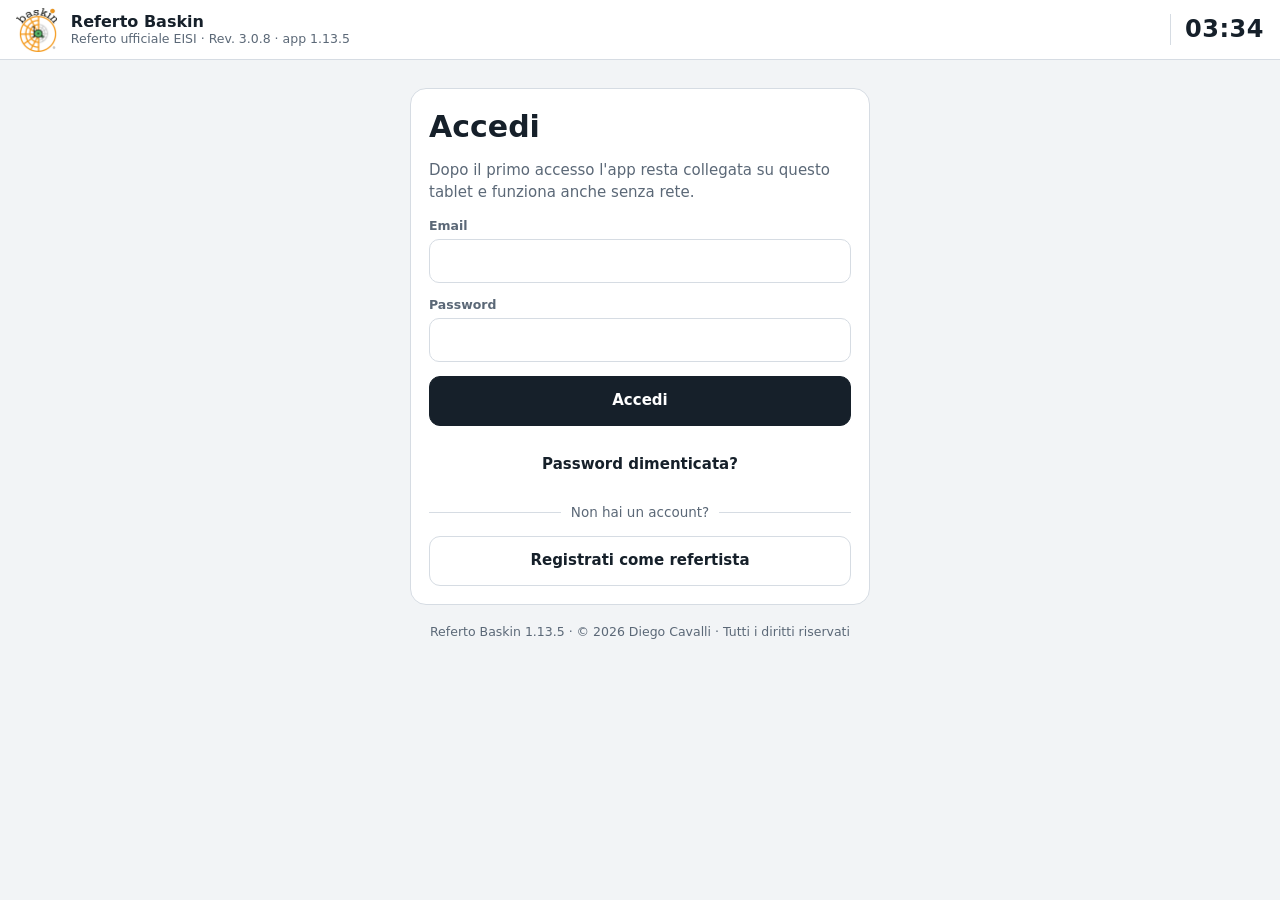
==== index.html @ 4a33600e "Aggiornamento referto-baskin-v1.13.5 (da v1.13.5-dev.1)" ====
<!doctype html>
<!-- Referto Baskin · Copyright (c) 2026 Diego Cavalli. Tutti i diritti riservati. Autore: Diego Cavalli. È vietato copiare, modificare, distribuire o usare questo codice, in tutto o in parte, senza l'autorizzazione scritta dell'autore. -->
<html lang="it">
<head>
<meta charset="utf-8">
<meta name="viewport" content="width=device-width, initial-scale=1, viewport-fit=cover, user-scalable=no">
<title>Referto Baskin</title>
<meta name="author" content="Diego Cavalli">
<meta name="copyright" content="© 2026 Diego Cavalli. Tutti i diritti riservati.">
<meta name="description" content="Referto ufficiale Baskin su tablet: liste R, gara, firme e PDF. Funziona offline.">
<meta name="theme-color" content="#FFFFFF">
<meta name="mobile-web-app-capable" content="yes">
<meta name="apple-mobile-web-app-capable" content="yes">
<meta name="apple-mobile-web-app-title" content="Referto Baskin">
<meta name="apple-mobile-web-app-status-bar-style" content="default">
<meta name="format-detection" content="telephone=no">
<link rel="manifest" href="manifest.webmanifest">
<link rel="icon" type="image/png" sizes="32x32" href="icons/favicon-32.png">
<link rel="apple-touch-icon" href="icons/apple-touch-icon.png">
<link rel="stylesheet" href="styles.css">
</head>
<body>
<div id="app"><div id="splash" style="position:fixed;inset:0;display:flex;flex-direction:column;align-items:center;justify-content:center;gap:14px;font:16px system-ui,-apple-system,sans-serif;color:#586676;text-align:center;padding:24px"><img src="icons/logo.png" alt="" width="88" height="88" style="opacity:.9"><span id="splash-t">Caricamento…</span></div></div>
<script>
/* Avvio sicuro (dalla 1.13.4 / 1.2.3): se l'app non parte entro 20 s (su iPad, dalla Home, a volte il database non si apre
   o un file non arriva) compare un messaggio con "Riprova" invece della pagina bianca. */
window.__bootT=setTimeout(function(){if(window.__booted)return;window.__bootFail&&window.__bootFail('avvio lento');
  if(window.__bootFail)return;var t=document.getElementById('splash-t');if(t)t.innerHTML='L\u2019app non si è aperta.<br><button onclick="location.reload()" style="margin-top:14px;font:inherit;font-weight:700;padding:12px 22px;border-radius:12px;border:0;background:#E07F12;color:#fff">Riprova</button>';},20000);
</script>
<div class="ov" id="ov" hidden></div>
<div id="rv"></div>
<div class="toasts" id="toasts"></div>
<script src="vendor/pdf-lib.min.js"></script>
<script src="app.js"></script>
</body>
</html>
---- styles.css ----
/* Referto Baskin · Copyright (c) 2026 Diego Cavalli. Tutti i diritti riservati.
   Autore: Diego Cavalli. È vietato copiare, modificare, distribuire o usare questo codice, in tutto o in parte, senza l'autorizzazione scritta dell'autore. */
@font-face{font-family:"Atkinson Hyperlegible";font-weight:400;font-display:swap;src:url(fonts/atkinson-400.woff2) format("woff2")}
@font-face{font-family:"Atkinson Hyperlegible";font-weight:700;font-display:swap;src:url(fonts/atkinson-700.woff2) format("woff2")}
@font-face{font-family:"Barlow Condensed";font-weight:500;font-display:swap;src:url(fonts/barlowc-500.woff2) format("woff2")}
@font-face{font-family:"Barlow Condensed";font-weight:600;font-display:swap;src:url(fonts/barlowc-600.woff2) format("woff2")}
@font-face{font-family:"Barlow Condensed";font-weight:700;font-display:swap;src:url(fonts/barlowc-700.woff2) format("woff2")}

:root{
  --top-extra:0px;--top-pad:calc(env(safe-area-inset-top,0px) + var(--top-extra,0px));
  --pg:#E4E8EC; --pg-ink:#18222D; --pg-muted:#586676; --pg-line:#C9D1D9; --pg-card:#F5F7F9;
  --bg:#F2F4F6; --surface:#FFFFFF; --sunk:#E9EDF1; --line:#D6DCE3; --ink:#16202A; --muted:#5B6877;
  --A:#D9701A; --A-soft:#FCEBDA; --A-ink:#8A4208;
  --B:#0E8574; --B-soft:#D7F1EC; --B-ink:#075448;
  --red:#C62828; --blue:#1C3FAA;
  --ok:#1E7F3C; --ok-soft:#DDF2E3; --warn:#9A6408; --warn-soft:#FBEFD2; --crit:#C0281F; --crit-soft:#FADBD8;
  --focus:#2C6BED;
  --display:"Barlow Condensed","Arial Narrow",system-ui,sans-serif;
  --body:"Atkinson Hyperlegible",system-ui,-apple-system,"Segoe UI",sans-serif;
}
@media (prefers-color-scheme: dark){
  :root:not([data-theme="light"]){
    color-scheme:dark;
    --pg:#0C1116; --pg-ink:#E3E9EF; --pg-muted:#93A1AF; --pg-line:#26313C; --pg-card:#141B22;
    --bg:#10161C; --surface:#18212A; --sunk:#0C1217; --line:#2A3642; --ink:#E6ECF1; --muted:#95A3B1;
    --A:#F08C36; --A-soft:#3A2512; --A-ink:#F7B57A;
    --B:#2BB39F; --B-soft:#0E2E29; --B-ink:#79D9CA;
    --red:#EF5350; --blue:#7C98F2;
    --ok:#4CC274; --ok-soft:#133220; --warn:#E3A93B; --warn-soft:#352A10; --crit:#F2685E; --crit-soft:#3A1614;
  }
}
:root[data-theme="dark"]{
  color-scheme:dark;
  --pg:#0C1116; --pg-ink:#E3E9EF; --pg-muted:#93A1AF; --pg-line:#26313C; --pg-card:#141B22;
  --bg:#10161C; --surface:#18212A; --sunk:#0C1217; --line:#2A3642; --ink:#E6ECF1; --muted:#95A3B1;
  --A:#F08C36; --A-soft:#3A2512; --A-ink:#F7B57A;
  --B:#2BB39F; --B-soft:#0E2E29; --B-ink:#79D9CA;
  --red:#EF5350; --blue:#7C98F2;
  --ok:#4CC274; --ok-soft:#133220; --warn:#E3A93B; --warn-soft:#352A10; --crit:#F2685E; --crit-soft:#3A1614;
}
*{box-sizing:border-box;-webkit-tap-highlight-color:transparent}
html,body{margin:0;height:100%;overflow:hidden;background:var(--bg);color:var(--ink);overscroll-behavior:none}
body{font-family:var(--body);font-size:15px;line-height:1.3;-webkit-user-select:none;user-select:none;-webkit-text-size-adjust:100%}
input,textarea,select{-webkit-user-select:text;user-select:text}
button{font:inherit;color:inherit;cursor:pointer;touch-action:manipulation}
button:focus-visible,input:focus-visible,select:focus-visible,textarea:focus-visible{outline:3px solid var(--focus);outline-offset:2px}
#app{position:fixed;inset:0;display:flex;flex-direction:column;padding:var(--top-pad) env(safe-area-inset-right,0px) env(safe-area-inset-bottom,0px) env(safe-area-inset-left,0px);background:var(--bg)}
#app>*{flex:none}
#app>.fill{flex:1;min-height:0}
/* ---------- App primitives ---------- */
.statusbar{height:24px;display:flex;justify-content:space-between;align-items:center;padding:0 22px;font-size:12px;font-weight:700;color:var(--ink)}
.appbar{height:60px;display:flex;align-items:center;gap:14px;padding:0 16px;border-bottom:1px solid var(--line);background:var(--surface)}
.mark{width:34px;height:34px;border-radius:9px;background:var(--ink);color:var(--surface);display:grid;place-items:center;font-family:var(--display);font-weight:700;font-size:19px}
.apptitle{display:flex;flex-direction:column;line-height:1.15}
.apptitle b{font-size:16px}
.apptitle small{color:var(--muted);font-size:12.5px}
.grow{flex:1}
.btn{border:1px solid var(--line);background:var(--surface);border-radius:11px;padding:0 16px;height:44px;display:inline-flex;align-items:center;gap:8px;font-weight:700;font-size:15px;white-space:nowrap}
.btn.primary{background:var(--ink);color:var(--surface);border-color:var(--ink)}
.btn.go{background:var(--ok);border-color:var(--ok);color:#fff}
.btn.danger{background:var(--crit);border-color:var(--crit);color:#fff}
.btn.ghost{border-color:transparent;background:transparent}
.btn[disabled]{opacity:.4;cursor:not-allowed}
.btn svg{width:18px;height:18px}
.saved{font-size:12px;color:var(--muted);display:flex;align-items:center;gap:6px}
.saved i{width:8px;height:8px;border-radius:50%;background:var(--ok);display:inline-block}
.chip{display:inline-flex;align-items:center;gap:5px;border-radius:999px;padding:3px 9px;font-size:12.5px;font-weight:700;background:var(--sunk);color:var(--muted);white-space:nowrap}
.chip.ok{background:var(--ok-soft);color:var(--ok)}
.chip.warn{background:var(--warn-soft);color:var(--warn)}
.chip.crit{background:var(--crit-soft);color:var(--crit)}
.pendot{width:10px;height:10px;border-radius:50%;display:inline-block;flex:none}
.pendot.red{background:var(--red)} .pendot.blue{background:var(--blue)}
.lbl{font-size:11.5px;letter-spacing:.9px;text-transform:uppercase;color:var(--muted);font-weight:700}
.num{font-family:var(--display);font-variant-numeric:tabular-nums}

/* ---------- Home ---------- */
.home{padding:26px 34px;display:grid;grid-template-columns:1.25fr 1fr;gap:26px;}
.home h2{font-family:var(--display);font-size:30px;margin:0 0 4px}
.card{background:var(--surface);border:1px solid var(--line);border-radius:16px;padding:18px}
.live-card{display:flex;flex-direction:column;gap:16px;border:2px solid var(--ink)}
.lc-teams{display:grid;grid-template-columns:1fr auto 1fr;align-items:center;gap:16px}
.lc-teams .t{display:flex;flex-direction:column;gap:2px}
.lc-teams .t:last-child{text-align:right}
.lc-teams b.n{font-family:var(--display);font-size:64px;line-height:.9}
.list{display:flex;flex-direction:column;gap:10px}
.row{display:flex;align-items:center;gap:14px;padding:13px 14px;border:1px solid var(--line);border-radius:12px;background:var(--surface)}
.row .d{font-family:var(--display);font-size:20px;font-weight:700;width:52px;text-align:center;line-height:1}
.row .d small{display:block;font-size:12px;font-family:var(--body);color:var(--muted);font-weight:400}

/* ---------- Setup ---------- */
.setup{display:grid;grid-template-columns:230px 1fr;}
.steps{border-right:1px solid var(--line);padding:18px 14px;display:flex;flex-direction:column;gap:6px;background:var(--surface)}
.step{display:flex;gap:10px;align-items:center;padding:11px 12px;border-radius:11px;border:0;background:transparent;text-align:left;font-weight:700}
.step .n{width:26px;height:26px;border-radius:50%;display:grid;place-items:center;background:var(--sunk);font-size:13px;flex:none}
.step[aria-current="true"]{background:var(--sunk)}
.step[aria-current="true"] .n{background:var(--ink);color:var(--surface)}
.step.done .n{background:var(--ok);color:#fff}
.step small{display:block;font-weight:400;color:var(--muted);font-size:12px}
.pane{display:flex;flex-direction:column;min-height:0}
.pane-body{flex:1;overflow:auto;padding:20px 24px;display:flex;flex-direction:column;gap:16px}
.pane-foot{height:68px;border-top:1px solid var(--line);display:flex;align-items:center;gap:12px;padding:0 20px;background:var(--surface)}
.pane h2{font-family:var(--display);font-size:28px;margin:0}
.form{display:grid;grid-template-columns:repeat(6,1fr);gap:14px}
.field{display:flex;flex-direction:column;gap:5px}
.field label{font-size:12.5px;color:var(--muted);font-weight:700}
.field input,.field select,.field textarea,.tbl input,.tbl select{height:44px;border:1px solid var(--line);border-radius:10px;padding:0 12px;background:var(--surface);color:var(--ink);font:inherit}
.field textarea{height:auto;padding:10px 12px;resize:none;line-height:1.4}
.span2{grid-column:span 2}.span3{grid-column:span 3}.span4{grid-column:span 4}.span6{grid-column:span 6}
.import{display:flex;gap:10px;flex-wrap:wrap}
.roster{display:grid;grid-template-columns:1fr 280px;gap:16px;min-height:0}
.tbl{width:100%;border-collapse:separate;border-spacing:0;background:var(--surface);border:1px solid var(--line);border-radius:12px;overflow:hidden}
.tbl th{font-size:11.5px;text-transform:uppercase;letter-spacing:.7px;color:var(--muted);text-align:left;padding:8px 8px;background:var(--sunk);font-weight:700}
.tbl td{padding:4px 6px;border-top:1px solid var(--line);vertical-align:middle}
.tbl input{height:36px;width:100%;padding:0 8px}
.tbl input.nn{width:52px;text-align:center;font-family:var(--display);font-size:19px;font-weight:700}
.tbl select{height:36px;padding:0 6px}
.seg{display:inline-flex;border:1px solid var(--line);border-radius:9px;overflow:hidden}
.seg button{border:0;background:transparent;height:34px;min-width:34px;padding:0 8px;font-weight:700;font-size:13px;color:var(--muted)}
.seg button[aria-pressed="true"]{background:var(--ink);color:var(--surface)}
.der{display:inline-flex;gap:4px}
.der button{border:1px solid var(--line);background:transparent;border-radius:8px;height:30px;padding:0 7px;font-size:12px;font-weight:700;color:var(--muted)}
.der button[aria-pressed="true"]{background:var(--warn-soft);border-color:var(--warn);color:var(--warn)}
.x{border:0;background:transparent;color:var(--muted);width:32px;height:32px;border-radius:8px;font-size:18px}
.checks{display:flex;flex-direction:column;gap:8px}
.ck{display:flex;gap:9px;align-items:flex-start;font-size:13.5px;line-height:1.35}
.ck .ic{width:20px;height:20px;border-radius:50%;flex:none;display:grid;place-items:center;font-size:12px;font-weight:700;color:#fff;background:var(--ok)}
.ck.bad .ic{background:var(--crit)} .ck.wrn .ic{background:var(--warn)}
.lineups{display:grid;grid-template-columns:1fr 1fr;gap:18px}
.pick{display:grid;grid-template-columns:repeat(3,1fr);gap:8px}
.pk{border:2px solid var(--line);background:var(--surface);border-radius:12px;padding:8px 10px;text-align:left;display:flex;gap:10px;align-items:center;min-height:56px}
.pk b{font-family:var(--display);font-size:26px;line-height:1;width:34px}
.pk small{display:block;color:var(--muted);font-size:12px}
.pk[aria-pressed="true"].tA{border-color:var(--A);background:var(--A-soft)}
.pk[aria-pressed="true"].tB{border-color:var(--B);background:var(--B-soft)}

/* ---------- Live ---------- */
.qpills{display:flex;gap:4px;background:var(--sunk);padding:4px;border-radius:12px}
.qp{height:36px;min-width:52px;border-radius:9px;display:flex;align-items:center;justify-content:center;gap:6px;font-weight:700;font-size:14px;color:var(--muted)}
.qp.cur{background:var(--surface);color:var(--ink);box-shadow:0 1px 2px rgba(0,0,0,.08)}
.qp.past{color:var(--ink)}
.live{display:grid;grid-template-columns:1fr 250px 1fr;gap:12px;padding:12px;}
.team{background:var(--surface);border:1px solid var(--line);border-radius:16px;padding:12px;display:flex;flex-direction:column;gap:10px;min-height:0;overflow:auto}
.thead{display:flex;align-items:center;gap:10px}
.sw{width:14px;height:40px;border-radius:5px;flex:none}
.tA .sw{background:var(--A)} .tB .sw{background:var(--B)}
.tname{display:flex;flex-direction:column;line-height:1.15;min-width:0}
.tname b{font-size:16px;white-space:nowrap;overflow:hidden;text-overflow:ellipsis}
.tname small{color:var(--muted);font-size:12.5px}
.tbtn{height:44px;border:1px solid var(--line);background:var(--surface);border-radius:11px;padding:0 11px;display:flex;align-items:center;gap:7px;font-weight:700;font-size:13.5px}
.tobox{display:inline-flex;gap:3px}
.tobox i{width:12px;height:12px;border-radius:3px;border:2px solid var(--ink);display:inline-block}
.tobox i.used{background:var(--ink)}
.comp{display:flex;flex-wrap:wrap;gap:5px}
.oncourt{display:grid;grid-template-columns:repeat(3,1fr);gap:8px}
.bench{display:grid;grid-template-columns:repeat(4,1fr);gap:7px}
.tile{position:relative;border:2px solid var(--line);background:var(--surface);border-radius:13px;padding:8px 10px;text-align:left;display:flex;flex-direction:column;gap:4px;min-height:118px}
.tA .oncourt .tile{border-color:color-mix(in srgb,var(--A) 55%,var(--line))}
.tB .oncourt .tile{border-color:color-mix(in srgb,var(--B) 55%,var(--line))}
.tile .top{display:flex;align-items:flex-start;justify-content:space-between}
.tile .big{font-family:var(--display);font-weight:700;font-size:42px;line-height:.9;font-variant-numeric:tabular-nums}
.tA .tile .big b{color:var(--A)} .tB .tile .big b{color:var(--B)}
.tile .big b{font-weight:700}
.tile .pn{font-weight:700;font-size:14px;white-space:nowrap;overflow:hidden;text-overflow:ellipsis}
.tile .rl{font-size:11.5px;font-weight:700;border-radius:6px;padding:2px 6px;background:var(--sunk);color:var(--muted)}
.tile .cap{font-size:11px;font-weight:700;border-radius:6px;padding:2px 5px;border:1px solid var(--line);margin-left:3px}
.tile .meta{display:flex;align-items:center;justify-content:space-between;gap:6px;margin-top:auto}
.pips{display:inline-flex;gap:3px}
.pips i{width:9px;height:9px;border-radius:50%;border:1.5px solid var(--muted);display:inline-block}
.pips i.on{background:var(--crit);border-color:var(--crit)}
.cnt{font-size:12px;font-weight:700;color:var(--muted);display:inline-flex;gap:2px;align-items:center}
.cnt i{width:12px;height:6px;border-radius:2px;background:var(--line);display:inline-block}
.cnt i.on{background:var(--ink)}
.cnt.full{color:var(--crit)} .cnt.full i.on{background:var(--crit)}
.tile .pts{font-family:var(--display);font-size:17px;font-weight:700}
.tile.sm{min-height:72px;padding:6px 8px;background:var(--sunk);border-color:transparent}
.tile.sm .big{font-size:28px}
.tile.sm .pn{font-size:12px;color:var(--muted)}
.tile.sm.todo{border:2px dashed var(--warn);background:var(--warn-soft)}
.tile .nf{font-size:11px;font-weight:700;color:var(--warn)}
.tile.out{background:var(--crit-soft);border-color:var(--crit) !important}
.tile .flag{position:absolute;right:6px;top:6px;font-size:10.5px;font-weight:700;border-radius:6px;padding:2px 5px}
.tile .flag.w{background:var(--warn-soft);color:var(--warn)}
.tile .flag.c{background:var(--crit);color:#fff}
.center{display:flex;flex-direction:column;gap:10px;min-height:0}
.scorebox{background:var(--ink);color:var(--surface);border-radius:16px;padding:14px 12px 12px;display:flex;flex-direction:column;align-items:center;gap:6px}
.scoreline{display:grid;grid-template-columns:1fr auto 1fr;align-items:end;width:100%;gap:6px}
.scoreline .s{display:flex;flex-direction:column;align-items:center}
.scoreline .s small{font-size:12px;font-weight:700;letter-spacing:1px}
.scoreline .s b{font-family:var(--display);font-size:60px;line-height:.9;font-variant-numeric:tabular-nums}
.scoreline .c{font-family:var(--display);font-size:40px;opacity:.5;padding-bottom:6px}
.sA small{color:var(--A)} .sB small{color:var(--B)}
.partial{font-size:12.5px;opacity:.85;display:flex;align-items:center;gap:6px}
.log{flex:1;background:var(--surface);border:1px solid var(--line);border-radius:16px;display:flex;flex-direction:column;min-height:0}
.log-h{display:flex;justify-content:space-between;align-items:center;padding:10px 12px;border-bottom:1px solid var(--line)}
.log-l{flex:1;overflow:auto;padding:4px 0}
.ev{display:grid;grid-template-columns:12px 1fr auto;gap:8px;align-items:center;padding:7px 10px 7px 12px;font-size:13px;border-bottom:1px solid var(--sunk)}
.ev .tg{font-size:10.5px;font-weight:700;padding:1px 5px;border-radius:5px;margin-right:4px}
.ev .tg.A{background:var(--A-soft);color:var(--A-ink)} .ev .tg.B{background:var(--B-soft);color:var(--B-ink)}
.ev .sc{font-family:var(--display);font-weight:700;font-size:15px;color:var(--muted)}
.ev .fix{border:0;background:transparent;color:var(--muted);font-size:12px;font-weight:700;text-decoration:underline;padding:2px 0}
.ev.void .tx{text-decoration:line-through;color:var(--muted)}
.ev .sub{display:block;font-size:11px;color:var(--muted)}
.ev.void .sub{text-decoration:none;color:var(--warn);font-weight:700}
.reminder{font-size:12.5px;color:var(--warn);background:var(--warn-soft);border-radius:10px;padding:7px 10px;line-height:1.35}

/* ---------- Overlays ---------- */
.ov{position:fixed;inset:0;z-index:20;display:flex;align-items:flex-end;justify-content:center}
.ov[hidden]{display:none}
.scrim{position:absolute;inset:0;background:rgba(10,16,22,.45)}
.sheet{position:relative;width:760px;max-height:92%;overflow:auto;background:var(--surface);border-radius:22px 22px 0 0;padding:18px 22px 22px;display:flex;flex-direction:column;gap:14px;animation:up .18s ease-out}
.sheet.center{border-radius:22px;align-self:center;width:560px}
@keyframes up{from{transform:translateY(24px);opacity:.6}to{transform:none;opacity:1}}
@media (prefers-reduced-motion:reduce){.sheet{animation:none}}
.sh-h{display:flex;align-items:center;gap:14px}
.sh-h .big{font-family:var(--display);font-weight:700;font-size:58px;line-height:.85}
.sh-h .who{display:flex;flex-direction:column;gap:4px}
.sh-h .who b{font-size:20px}
.grab{width:44px;height:5px;border-radius:3px;background:var(--line);align-self:center;margin-top:-8px}
.acts{display:grid;gap:10px}
.act{border:2px solid var(--line);background:var(--surface);border-radius:14px;min-height:74px;display:flex;flex-direction:column;align-items:center;justify-content:center;gap:2px;font-weight:700}
.act b{font-family:var(--display);font-size:34px;line-height:.9}
.act small{font-size:12.5px;color:var(--muted);font-weight:700}
.act.pts{border-color:var(--ink)}
.act.miss{border-style:dashed}
.act[disabled]{opacity:.35;cursor:not-allowed}
.fouls{display:grid;grid-template-columns:repeat(9,1fr);gap:7px}
.fl{height:54px;border:2px solid var(--line);border-radius:12px;background:var(--surface);font-family:var(--display);font-weight:700;font-size:22px}
.fl small{display:block;font-family:var(--body);font-size:10px;color:var(--muted);font-weight:700}
.limit{background:var(--crit-soft);color:var(--crit);border-radius:12px;padding:10px 12px;font-size:14px;display:flex;gap:10px;align-items:center;justify-content:space-between}
.sublist{display:grid;grid-template-columns:repeat(2,1fr);gap:8px}
.so{border:2px solid var(--line);background:var(--surface);border-radius:12px;padding:10px 12px;display:flex;align-items:center;gap:12px;text-align:left}
.so b{font-family:var(--display);font-size:30px;line-height:1;width:40px}
.so .why{font-size:12px;color:var(--muted)}
.so.bad{opacity:.5;cursor:not-allowed}
.so.bad .why{color:var(--crit)}
.so.good .why{color:var(--ok);font-weight:700}
.alert{border-radius:22px;align-self:center;width:560px;text-align:center;align-items:center;border:4px solid var(--crit)}
.alert .paddle{width:120px;height:120px;border-radius:50%;background:var(--crit);color:#fff;display:grid;place-items:center;font-family:var(--display);font-size:78px;font-weight:700}
.toasts{position:fixed;top:calc(70px + env(safe-area-inset-top,0px));left:50%;transform:translateX(-50%);display:flex;flex-direction:column;gap:8px;z-index:40;pointer-events:none;align-items:center}
.toast{background:var(--ink);color:var(--surface);padding:11px 16px;border-radius:12px;font-weight:700;font-size:14px;box-shadow:0 8px 24px rgba(0,0,0,.2);max-width:560px;text-align:center}
.toast.warn{background:var(--warn);color:#fff}
.toast.crit{background:var(--crit);color:#fff}
.toast.ok{background:var(--ok);color:#fff}

/* ---------- Referto viewer ---------- */
.rv{position:fixed;inset:0;z-index:30;background:var(--sunk);display:flex;flex-direction:column}
.rv-bar{height:60px;display:flex;align-items:center;gap:12px;padding:0 16px;background:var(--surface);border-bottom:1px solid var(--line)}
.rv-body{flex:1;overflow:auto;padding:18px;display:flex;justify-content:center;align-items:flex-start;-webkit-overflow-scrolling:touch}
.paper{position:relative;width:100%;max-width:900px;aspect-ratio:595.3/841.9;background:#fff;box-shadow:0 4px 18px rgba(0,0,0,.18);flex:none}
.paper img,.paper svg{position:absolute;inset:0;width:100%;height:100%;display:block}
.rv-body.zoomed .paper{max-width:none;width:1500px}

/* ---------- End / sign / done ---------- */
.two{display:grid;grid-template-columns:1.1fr 1fr;gap:18px;padding:18px 22px;overflow:auto;overflow:auto}
.foot{height:76px;border-top:1px solid var(--line);background:var(--surface);display:flex;align-items:center;gap:12px;padding:0 22px}
.final{display:grid;grid-template-columns:1fr auto 1fr;align-items:center;gap:14px;text-align:center}
.final b{font-family:var(--display);font-size:84px;line-height:.85}
.qt{width:100%;border-collapse:collapse;font-variant-numeric:tabular-nums}
.qt th,.qt td{padding:8px;border-bottom:1px solid var(--line);text-align:center}
.qt th{font-size:12px;color:var(--muted);font-weight:700}
.qt td:first-child,.qt th:first-child{text-align:left}
.qt td{font-family:var(--display);font-size:22px;font-weight:700}
.qt td:first-child{font-family:var(--body);font-size:14px}
.file{display:flex;gap:14px;align-items:center;border:1px solid var(--line);border-radius:14px;padding:12px 14px;background:var(--surface)}
.file .pdf{width:44px;height:54px;border-radius:6px;background:var(--crit);color:#fff;display:grid;place-items:center;font-weight:700;font-size:12px;flex:none;position:relative}
.file .pdf.lock::after{content:"";position:absolute;right:-6px;bottom:-6px;width:18px;height:18px;border-radius:50%;background:var(--ok);border:3px solid var(--surface)}
.file b{display:block;font-size:14.5px}
.file small{color:var(--muted);font-size:12.5px}
.pads{display:grid;grid-template-columns:repeat(3,1fr);gap:14px;padding:16px 22px;overflow:auto;align-content:start;overflow:auto}
.pad{background:var(--surface);border:1px solid var(--line);border-radius:16px;padding:12px;display:flex;flex-direction:column;gap:8px}
.pad canvas{width:100%;height:150px;border-radius:10px;background:var(--sunk);touch-action:none;display:block;cursor:crosshair}
.pad .ph{display:flex;justify-content:space-between;align-items:center;gap:8px}
.pad .ph b{font-size:14.5px}
.pad .ph small{display:block;color:var(--muted);font-size:12.5px}
.pad.signed{border-color:var(--ok)}
.pad.signed canvas{background:var(--ok-soft);pointer-events:none}
.pad .pa{display:flex;gap:8px}
.pad .pa .btn{height:38px;font-size:13.5px;padding:0 12px}
.done{padding:30px 60px;display:flex;flex-direction:column;gap:18px;overflow:auto;overflow:auto}
.rate{display:flex;flex-direction:column;gap:12px}
.stars{display:flex;gap:8px;align-items:center;flex-wrap:wrap}
.star{width:52px;height:52px;border:1px solid var(--line);border-radius:12px;background:var(--surface);display:grid;place-items:center;color:var(--line)}
.star.on{color:#EE8F1C;border-color:#EE8F1C}
.stars .rl{font-weight:700;margin-left:6px}
.rate textarea{border:1px solid var(--line);border-radius:10px;padding:10px 12px;background:var(--surface);color:var(--ink);font:inherit;resize:none;line-height:1.4}
.done .big{width:72px;height:72px;border-radius:50%;background:var(--ok);color:#fff;display:grid;place-items:center}

/* ---------- App additions ---------- */
.home{overflow:auto}
.setup,.live,.home{flex:1;min-height:0}
.appbar{padding-top:0}
.search{height:44px;border:1px solid var(--line);border-radius:11px;padding:0 12px;background:var(--surface);color:var(--ink);font:inherit;width:100%}
.row .act-r{display:flex;gap:8px;align-items:center}
.empty{border:2px dashed var(--line);border-radius:14px;padding:22px;text-align:center;color:var(--muted);line-height:1.45}
.install{display:flex;gap:12px;align-items:center;background:var(--sunk);border-radius:14px;padding:12px 14px;font-size:14px;line-height:1.4}
.pad .ph .btn{height:36px;font-size:13px;padding:0 10px}
.sigfull{position:fixed;inset:0;z-index:35;background:var(--bg);display:flex;flex-direction:column;padding:env(safe-area-inset-top,0px) env(safe-area-inset-right,0px) env(safe-area-inset-bottom,0px) env(safe-area-inset-left,0px)}
.sigfull .body{flex:1;min-height:0;display:flex;align-items:center;justify-content:center;padding:16px}
.sigfull .area{position:relative;width:min(100%, calc((100dvh - 200px) * 2.2));aspect-ratio:2.2/1;max-width:100%}
.sigfull canvas{position:absolute;inset:0;width:100%;height:100%;border-radius:18px;background:var(--surface);border:2px solid var(--line);touch-action:none;cursor:crosshair}
.sigfull .base{position:absolute;left:6%;right:6%;bottom:24%;border-bottom:2px dashed var(--line);pointer-events:none}
.sigfull .hint{position:absolute;left:6%;bottom:calc(24% - 26px);font-size:13px;color:var(--muted);pointer-events:none}
.sigfull .foot{height:84px}
.busy{position:fixed;inset:0;z-index:50;background:rgba(10,16,22,.5);display:grid;place-items:center}
.busy div{background:var(--surface);border-radius:18px;padding:22px 28px;font-weight:700;display:flex;gap:14px;align-items:center}
.spin{width:26px;height:26px;border-radius:50%;border:4px solid var(--line);border-top-color:var(--ink);animation:sp 0.8s linear infinite}
@keyframes sp{to{transform:rotate(360deg)}}
@media (max-width:1020px){
  .live{grid-template-columns:1fr 1fr;grid-template-rows:auto minmax(0,1fr)}
  .live .center{grid-column:1/-1;grid-row:1;flex-direction:row}
  .live .center .scorebox{flex:none;width:260px}
  .live .center .log{height:150px}
  .live>.tA{grid-row:2;grid-column:1}.live>.tB{grid-row:2;grid-column:2}
  .oncourt{grid-template-columns:repeat(2,1fr)}.bench{grid-template-columns:repeat(3,1fr)}
  .home{grid-template-columns:1fr}
  .pads{grid-template-columns:repeat(2,1fr)}
  .pads .file{grid-column:span 2 !important}
}

/* ---------- Layout adattivo (1.3) ---------- */
.setup{grid-template-columns:230px minmax(0,1fr)}
.pane{min-width:0;container-type:inline-size}
.pane-body{min-width:0}
.teamhead{display:flex;align-items:center;gap:12px;flex-wrap:wrap}
.teamhead h2{flex:1;min-width:0;overflow-wrap:anywhere}
.teamhead .sw{width:12px;height:34px;border-radius:4px}
.form{grid-template-columns:repeat(6,minmax(0,1fr))}
.form.tform{grid-template-columns:repeat(auto-fit,minmax(160px,1fr))}
.tform .wide{grid-column:span 2}
.field{min-width:0}
.field input,.field select,.field textarea{min-width:0;width:100%}
.rules .checks{display:grid;grid-template-columns:repeat(auto-fit,minmax(240px,1fr));gap:8px 18px;margin-top:10px}
.roster{display:flex;flex-direction:column;gap:6px;min-width:0}
.prow{display:grid;grid-template-columns:58px minmax(140px,1fr) auto 72px auto auto 34px;gap:8px;align-items:center;background:var(--surface);border:1px solid var(--line);border-radius:12px;padding:6px 8px;min-width:0}
.prow.phead{background:transparent;border:0;padding:0 8px;font-size:11.5px;text-transform:uppercase;letter-spacing:.7px;color:var(--muted);font-weight:700}
.prow input,.prow select{height:40px;border:1px solid var(--line);border-radius:9px;background:var(--surface);color:var(--ink);font:inherit;padding:0 8px;min-width:0;width:100%}
.prow input.nn{text-align:center;font-family:var(--display);font-size:20px;font-weight:700;padding:0 4px}
.prow .x{grid-row:1;grid-column:-2}
.prow.phead span:last-child{grid-column:-2}
.der{display:flex;flex-wrap:wrap;gap:4px}
.noder{font-size:12px;color:var(--muted)}
@container (max-width: 900px){
  .prow{grid-template-columns:58px minmax(0,1fr) auto 72px auto 34px}
  .prow .der{grid-row:2;grid-column:2 / -2}
  .prow.phead .dh{display:none}
}
@container (max-width: 560px){
  .prow{grid-template-columns:52px minmax(0,1fr) auto 34px}
  .prow select,.prow .seg:nth-of-type(2){grid-row:2}
  .prow .der{grid-row:3}
  .prow.phead{display:none}
}
.pick{grid-template-columns:repeat(auto-fill,minmax(112px,1fr))}
.pk span{min-width:0;overflow-wrap:anywhere}
@media (max-width:1199px){
  .setup{grid-template-columns:1fr;grid-template-rows:auto minmax(0,1fr)}
  .steps{flex-direction:row;border-right:0;border-bottom:1px solid var(--line);padding:8px 12px;gap:4px;overflow:visible}
  .steps .grow,.steps .reminder,.step small{display:none}
  .step{padding:8px 10px;flex:1;justify-content:center}
}
@media (max-width:900px){
  .lineups{grid-template-columns:1fr}
  .two{grid-template-columns:1fr}
}
.sheet{width:min(760px,calc(100vw - 24px))}
.sheet.center,.alert{width:min(560px,calc(100vw - 24px))}
.fouls{grid-template-columns:repeat(auto-fit,minmax(58px,1fr))}
.apptitle{min-width:0}
.apptitle b,.apptitle small{white-space:nowrap;overflow:hidden;text-overflow:ellipsis}
.appbar{min-width:0}

/* gara e firme: dimensioni proporzionali all'altezza */
.live{gap:clamp(8px,1.4vh,12px);padding:clamp(8px,1.4vh,12px)}
.team{gap:clamp(5px,1vh,10px);padding:clamp(8px,1.3vh,12px);overflow:hidden}
.tile{min-height:clamp(84px,14vh,118px);padding:clamp(5px,.9vh,8px) 10px;gap:clamp(2px,.45vh,4px)}
.tile .big{font-size:clamp(30px,5.2vh,42px)}
.tile.sm{min-height:clamp(52px,8.6vh,72px)}
.tile.sm .big{font-size:clamp(22px,3.6vh,28px)}
.oncourt{gap:clamp(5px,1vh,8px)}.bench{gap:clamp(4px,.9vh,7px)}
.thead .tbtn{height:clamp(38px,5.4vh,44px)}
.reminder{padding:5px 10px}
.scoreline .s b{font-size:clamp(44px,7.5vh,60px)}
.pad canvas{height:clamp(84px,17vh,150px)}
.pads{gap:clamp(8px,1.6vh,14px);padding:clamp(10px,1.8vh,16px) 22px}
.pad{padding:clamp(8px,1.3vh,12px);gap:clamp(4px,.8vh,8px)}
.pads .file{padding:8px 14px}

.tile .pts{white-space:nowrap}
.tname small{overflow-wrap:anywhere}
@media (max-width:1140px) and (min-width:1021px){.thead .tol{display:none}.thead .tbtn{padding:0 10px}}

.rolev{display:inline-grid;place-items:center;min-width:40px;height:40px;border-radius:9px;background:var(--sunk);font-family:var(--display);font-weight:700;font-size:19px}
.rolec{display:flex;align-items:center}
.reminder.last{background:var(--crit-soft);color:var(--crit)}
.oncourt{grid-template-columns:repeat(3,minmax(0,1fr))}
.bench{grid-template-columns:repeat(4,minmax(0,1fr))}
@media (max-width:1020px){.oncourt{grid-template-columns:repeat(2,minmax(0,1fr))}.bench{grid-template-columns:repeat(3,minmax(0,1fr))}}
.tile{min-width:0}
.tile .meta{flex-wrap:wrap;column-gap:4px;row-gap:2px}
.tile .cnt{min-width:0}

.appbar .logo{height:44px;width:auto;flex:none;display:block}

.der button{max-width:280px;overflow:hidden;text-overflow:ellipsis;white-space:nowrap}
.der button.miss{border-color:var(--crit);color:var(--crit);background:var(--crit-soft)}
.der button.dist[aria-pressed="true"]{background:var(--ok-soft);border-color:var(--ok);color:var(--ok)}
.pane-foot .blk{color:var(--crit);font-size:13.5px;font-weight:700;max-width:520px;line-height:1.35}

/* colonne allineate tra le righe del censimento */
.prow{grid-template-columns:58px minmax(140px,1fr) 80px 84px 100px 340px 34px}
.prow .der{min-width:0}
.prow .der button{max-width:100%}
@container (max-width: 900px){.prow{grid-template-columns:58px minmax(0,1fr) 80px 84px 100px 34px}}
@container (max-width: 560px){.prow{grid-template-columns:52px minmax(0,1fr) auto 34px}}

/* barra di stato e orologio */
.rv{padding-top:var(--top-pad)}
.sigfull{padding-top:var(--top-pad) !important}
.toasts{top:calc(70px + var(--top-pad))}
.clock{margin-left:6px;padding-left:14px;border-left:1px solid var(--line);font-family:var(--display);font-weight:700;font-size:24px;letter-spacing:.5px;font-variant-numeric:tabular-nums;color:var(--ink);flex:none;white-space:nowrap}

@media (max-width:820px){.appbar .bl{display:none}.appbar{gap:10px}}

/* barra della gara: tempi al centro esatto */
.appbar.live-bar{display:grid;grid-template-columns:minmax(0,1fr) auto minmax(0,1fr);gap:14px}
.live-bar .ab-l{display:flex;align-items:center;gap:14px;min-width:0}
.live-bar .ab-r{display:flex;align-items:center;justify-content:flex-end;gap:14px;min-width:0}
@media (max-width:820px){.appbar.live-bar{gap:10px}.live-bar .ab-l,.live-bar .ab-r{gap:10px}}

.appbar .bs{display:none}
.appbar .bi{display:inline-flex}
@media (max-width:820px){
  .appbar .bs{display:inline}.appbar .bi{display:none}
  .live-bar .qp{min-width:42px;padding:0 4px}
  .live-bar .clock{font-size:20px;padding-left:10px;margin-left:2px}
  .live-bar .btn{padding:0 12px}
}

@media (max-width:1100px){.live-bar .bl{display:none}}

/* colori squadra dal colore maglia (impostati da setTeamColors) */
:root:root{--A-tx:#A8540A;--B-tx:#0B6E60;--A-dk:#F0913A;--B-dk:#2BB39F;
  --A-soft:color-mix(in srgb,var(--A) 14%,var(--surface));--B-soft:color-mix(in srgb,var(--B) 14%,var(--surface));
  --A-ink:var(--A-tx);--B-ink:var(--B-tx);--A-sb:var(--A-dk);--B-sb:var(--B-dk)}
@media (prefers-color-scheme: dark){:root:root:not([data-theme="light"]){--A-ink:var(--A-dk);--B-ink:var(--B-dk);--A-sb:var(--A-tx);--B-sb:var(--B-tx)}}
:root:root[data-theme="dark"]{--A-ink:var(--A-dk);--B-ink:var(--B-dk);--A-sb:var(--A-tx);--B-sb:var(--B-tx)}
.tA .tile .big b{color:var(--A-ink)} .tB .tile .big b{color:var(--B-ink)}
.sA small{color:var(--A-sb)} .sB small{color:var(--B-sb)}
.ev .tg.A{color:var(--A-ink)} .ev .tg.B{color:var(--B-ink)}
.mhint{font-size:12px;color:var(--warn);font-weight:700;min-height:0}
.mhint:empty{display:none}

/* ---------- Account: accesso e registrazione (1.12) ---------- */
.auth{overflow:auto;padding:28px 16px 40px;-webkit-overflow-scrolling:touch}
.auth .al{max-width:460px;width:100%;margin:0 auto;display:flex;flex-direction:column;gap:14px}
.auth .al h2{font-family:var(--display);font-size:30px;margin:0}
.auth .al p{margin:0;color:var(--muted);line-height:1.45}
.auth .al>.btn{height:50px;justify-content:center}
.auth .a2{display:grid;grid-template-columns:1fr 1fr;gap:12px}
@media (max-width:520px){.auth .a2{grid-template-columns:1fr}}
.auth .otp{font-family:var(--display);font-size:30px;letter-spacing:8px;text-align:center;height:58px}
.amsg:empty{display:none}.amsg{display:flex;flex-direction:column;gap:8px}
.aerr{background:var(--crit-soft);color:var(--ink);border-radius:10px;padding:10px 12px;line-height:1.4;font-size:14px}
.ainfo{background:var(--sunk);color:var(--ink);border-radius:10px;padding:10px 12px;line-height:1.4;font-size:14px}
.acb{display:flex;gap:10px;align-items:flex-start;line-height:1.4;font-size:14.5px}
.acb input{width:22px;height:22px;flex:none;margin:0;accent-color:var(--ink)}
.acb small{color:var(--muted)}
.alink{border:0;background:none;padding:0;color:var(--focus);font-weight:700;text-decoration:underline}
.asep{display:flex;align-items:center;gap:10px;color:var(--muted);font-size:13.5px}
.asep::before,.asep::after{content:'';flex:1;height:1px;background:var(--line)}
.arow{display:flex;gap:10px;align-items:center;flex-wrap:wrap}
.avatar{width:58px;height:58px;border-radius:50%;background:var(--ink);color:var(--surface);display:grid;place-items:center;font-family:var(--display);font-weight:700;font-size:24px;flex:none}
.privacy{display:flex;flex-direction:column;gap:10px;line-height:1.5;font-size:14.5px}
.privacy p{margin:0}

/* tastiera aperta (1.13.1): l'area che scorre della preparazione finisce sopra la tastiera, così il campo in modifica resta visibile */
:root{--kb:0px}
.pane-body{margin-bottom:var(--kb)}

/* versione e copyright in chiaro (dalla 1.13.5) */
.legal{margin:18px 0 6px;text-align:center;color:var(--muted);font-size:12.5px;line-height:1.4}
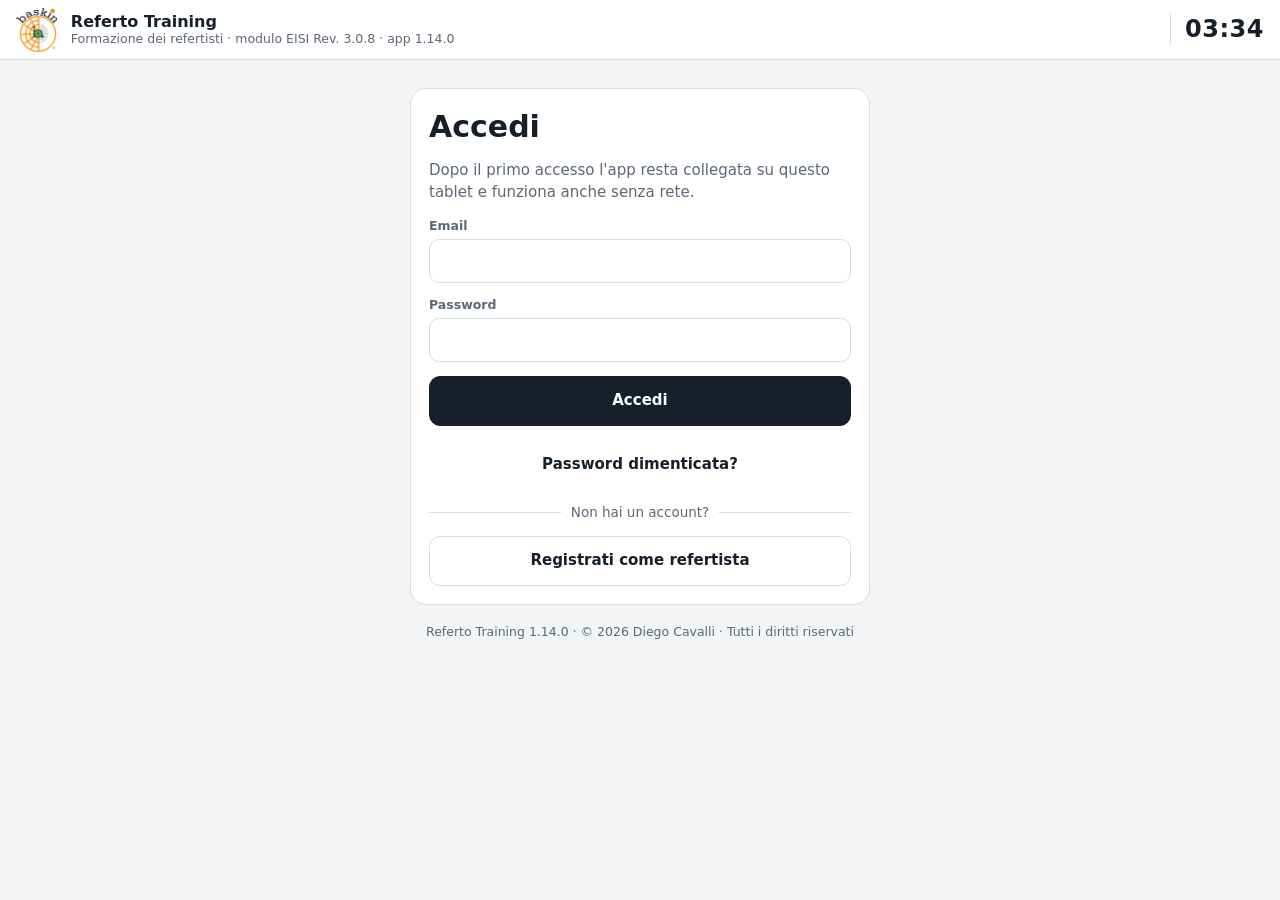
==== commit a8c76dde: "Referto Training 1.14.0" ====
--- a/index.html
+++ b/index.html
@@ -4,14 +4,14 @@
 <head>
 <meta charset="utf-8">
 <meta name="viewport" content="width=device-width, initial-scale=1, viewport-fit=cover, user-scalable=no">
-<title>Referto Baskin</title>
+<title>Referto Training</title>
 <meta name="author" content="Diego Cavalli">
 <meta name="copyright" content="© 2026 Diego Cavalli. Tutti i diritti riservati.">
 <meta name="description" content="Referto ufficiale Baskin su tablet: liste R, gara, firme e PDF. Funziona offline.">
 <meta name="theme-color" content="#FFFFFF">
 <meta name="mobile-web-app-capable" content="yes">
 <meta name="apple-mobile-web-app-capable" content="yes">
-<meta name="apple-mobile-web-app-title" content="Referto Baskin">
+<meta name="apple-mobile-web-app-title" content="Referto Training">
 <meta name="apple-mobile-web-app-status-bar-style" content="default">
 <meta name="format-detection" content="telephone=no">
 <link rel="manifest" href="manifest.webmanifest">
--- a/styles.css
+++ b/styles.css
@@ -479,3 +479,30 @@
 
 /* versione e copyright in chiaro (dalla 1.13.5) */
 .legal{margin:18px 0 6px;text-align:center;color:var(--muted);font-size:12.5px;line-height:1.4}
+
+/* dalla 1.7.3 (Platform) e Training 1.14: espulsione diretta, panchina lunga, firma dell'allenatore sulla lista */
+.fl.dq,.act.dq{border-color:var(--crit);color:var(--crit)}
+.fouls{grid-template-columns:repeat(auto-fit,minmax(54px,1fr))}
+.bench.many{grid-template-columns:repeat(5,minmax(0,1fr));gap:5px}
+.bench.many .tile.sm{min-height:clamp(44px,6.6vh,60px);padding:4px 6px;gap:1px}
+.bench.many .tile.sm .big{font-size:clamp(19px,3vh,24px)}
+.bench.many .tile.sm .pn{font-size:11px}
+.team:has(.bench.many){overflow:auto}
+@media (max-width:1020px){.bench.many{grid-template-columns:repeat(4,minmax(0,1fr))}}
+.lpad{max-width:640px;width:100%}
+.lpad canvas{height:150px}
+
+/* passo delle regole del referto (Training): stesso editor della Baskin Platform */
+.rgrp{display:flex;flex-direction:column;gap:8px;margin-top:14px}
+.rgrp .ck small{color:var(--muted)}
+.rules-ed{display:flex;flex-direction:column;gap:6px}
+.rchk{display:flex;gap:12px;align-items:flex-start;padding:10px 12px;border:1px solid var(--line);border-radius:12px;background:var(--surface);cursor:pointer}
+.rchk>input{width:22px;height:22px;flex:none;margin:1px 0 0;accent-color:var(--ink)}
+.rchk>span{display:flex;flex-direction:column;gap:2px;line-height:1.35;min-width:0}
+.rchk small{color:var(--muted)}
+.rchk .cat{display:flex;flex-wrap:wrap;gap:6px 16px;margin-top:6px}
+.rchk .cat[hidden]{display:none}
+.rnote{display:flex;flex-direction:column;gap:6px;line-height:1.45;border-color:#E07F12;background:color-mix(in srgb,#E07F12 14%,var(--surface))}
+/* cinque passi nella preparazione (Training): la colonna dei passi non allunga la pagina */
+@media (min-width:1200px){.setup{grid-template-rows:minmax(0,1fr)}.steps{min-height:0}}
+@media (min-width:1200px) and (max-height:820px){.steps .step{padding:8px 12px}.steps .reminder{font-size:12px}}
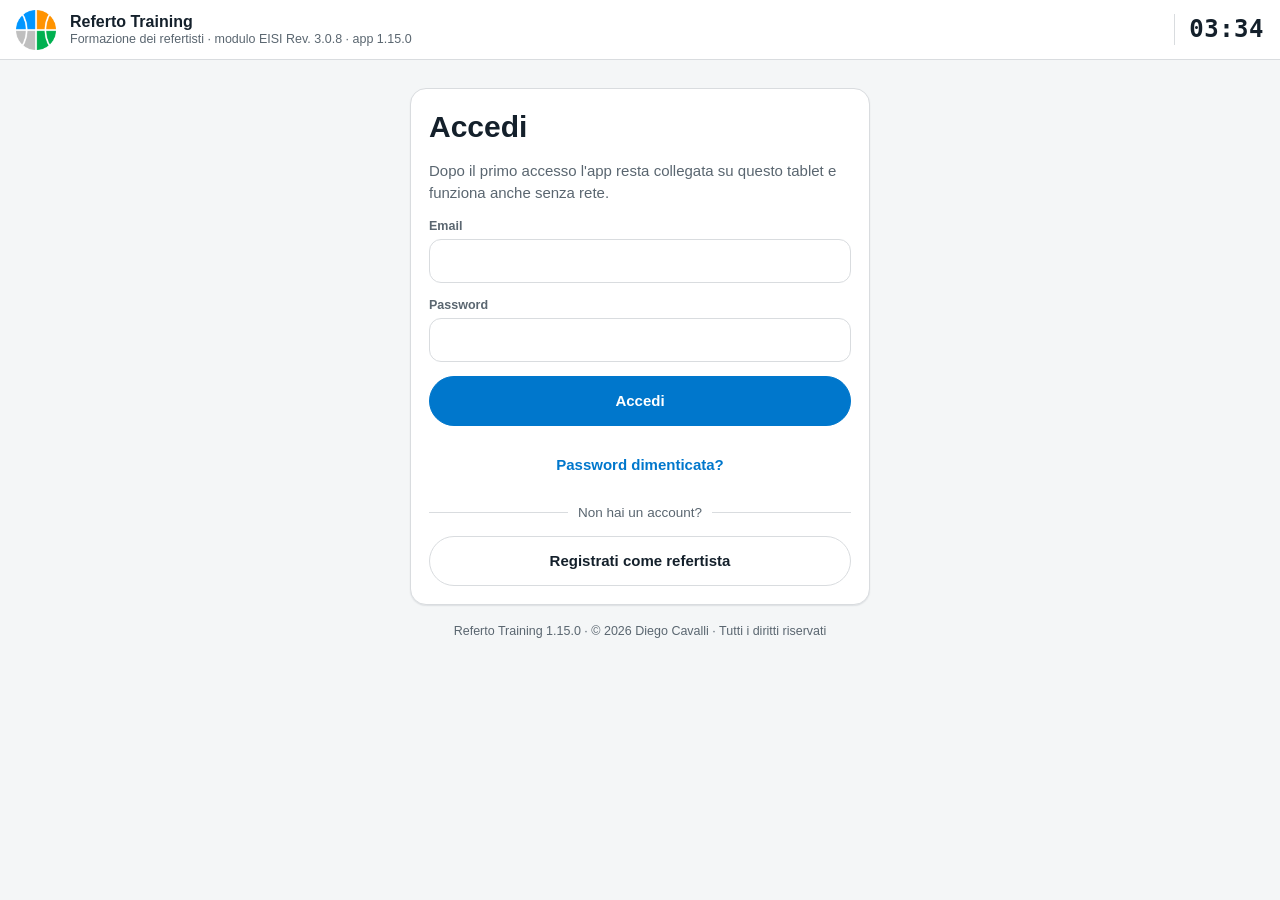
==== commit 0059e7a0: "Referto Training 1.15.0" ====
--- a/index.html
+++ b/index.html
@@ -1,5 +1,5 @@
 <!doctype html>
-<!-- Referto Baskin · Copyright (c) 2026 Diego Cavalli. Tutti i diritti riservati. Autore: Diego Cavalli. È vietato copiare, modificare, distribuire o usare questo codice, in tutto o in parte, senza l'autorizzazione scritta dell'autore. -->
+<!-- Referto Training · Copyright (c) 2026 Diego Cavalli. Tutti i diritti riservati. Autore: Diego Cavalli. È vietato copiare, modificare, distribuire o usare questo codice, in tutto o in parte, senza l'autorizzazione scritta dell'autore. -->
 <html lang="it">
 <head>
 <meta charset="utf-8">
@@ -7,7 +7,7 @@
 <title>Referto Training</title>
 <meta name="author" content="Diego Cavalli">
 <meta name="copyright" content="© 2026 Diego Cavalli. Tutti i diritti riservati.">
-<meta name="description" content="Referto ufficiale Baskin su tablet: liste R, gara, firme e PDF. Funziona offline.">
+<meta name="description" content="Referto ufficiale Basketin su tablet: liste R, gara, firme e PDF. Funziona offline.">
 <meta name="theme-color" content="#FFFFFF">
 <meta name="mobile-web-app-capable" content="yes">
 <meta name="apple-mobile-web-app-capable" content="yes">
@@ -20,12 +20,12 @@
 <link rel="stylesheet" href="styles.css">
 </head>
 <body>
-<div id="app"><div id="splash" style="position:fixed;inset:0;display:flex;flex-direction:column;align-items:center;justify-content:center;gap:14px;font:16px system-ui,-apple-system,sans-serif;color:#586676;text-align:center;padding:24px"><img src="icons/logo.png" alt="" width="88" height="88" style="opacity:.9"><span id="splash-t">Caricamento…</span></div></div>
+<div id="app"><div id="splash" style="position:fixed;inset:0;display:flex;flex-direction:column;align-items:center;justify-content:center;gap:14px;font:16px system-ui,-apple-system,sans-serif;color:#5A6670;text-align:center;padding:24px"><img src="icons/logo.png" alt="" width="88" height="88" style="opacity:.9"><span id="splash-t">Caricamento…</span></div></div>
 <script>
 /* Avvio sicuro (dalla 1.13.4 / 1.2.3): se l'app non parte entro 20 s (su iPad, dalla Home, a volte il database non si apre
    o un file non arriva) compare un messaggio con "Riprova" invece della pagina bianca. */
 window.__bootT=setTimeout(function(){if(window.__booted)return;window.__bootFail&&window.__bootFail('avvio lento');
-  if(window.__bootFail)return;var t=document.getElementById('splash-t');if(t)t.innerHTML='L\u2019app non si è aperta.<br><button onclick="location.reload()" style="margin-top:14px;font:inherit;font-weight:700;padding:12px 22px;border-radius:12px;border:0;background:#E07F12;color:#fff">Riprova</button>';},20000);
+  if(window.__bootFail)return;var t=document.getElementById('splash-t');if(t)t.innerHTML='L\u2019app non si è aperta.<br><button onclick="location.reload()" style="margin-top:14px;font:inherit;font-weight:700;padding:12px 22px;border-radius:999px;border:0;background:#0077CC;color:#fff">Riprova</button>';},20000);
 </script>
 <div class="ov" id="ov" hidden></div>
 <div id="rv"></div>
--- a/styles.css
+++ b/styles.css
@@ -1,42 +1,51 @@
-/* Referto Baskin · Copyright (c) 2026 Diego Cavalli. Tutti i diritti riservati.
+/* Basketin · Copyright (c) 2026 Diego Cavalli. Tutti i diritti riservati.
    Autore: Diego Cavalli. È vietato copiare, modificare, distribuire o usare questo codice, in tutto o in parte, senza l'autorizzazione scritta dell'autore. */
-@font-face{font-family:"Atkinson Hyperlegible";font-weight:400;font-display:swap;src:url(fonts/atkinson-400.woff2) format("woff2")}
-@font-face{font-family:"Atkinson Hyperlegible";font-weight:700;font-display:swap;src:url(fonts/atkinson-700.woff2) format("woff2")}
-@font-face{font-family:"Barlow Condensed";font-weight:500;font-display:swap;src:url(fonts/barlowc-500.woff2) format("woff2")}
-@font-face{font-family:"Barlow Condensed";font-weight:600;font-display:swap;src:url(fonts/barlowc-600.woff2) format("woff2")}
-@font-face{font-family:"Barlow Condensed";font-weight:700;font-display:swap;src:url(fonts/barlowc-700.woff2) format("woff2")}
+@font-face{font-family:"Archivo";font-weight:100 900;font-stretch:62% 125%;font-display:swap;src:url(fonts/archivo.woff2) format("woff2")}
+@font-face{font-family:"JetBrains Mono";font-weight:100 800;font-display:swap;src:url(fonts/jetbrains-mono.woff2) format("woff2")}
 
 :root{
   --top-extra:0px;--top-pad:calc(env(safe-area-inset-top,0px) + var(--top-extra,0px));
-  --pg:#E4E8EC; --pg-ink:#18222D; --pg-muted:#586676; --pg-line:#C9D1D9; --pg-card:#F5F7F9;
-  --bg:#F2F4F6; --surface:#FFFFFF; --sunk:#E9EDF1; --line:#D6DCE3; --ink:#16202A; --muted:#5B6877;
-  --A:#D9701A; --A-soft:#FCEBDA; --A-ink:#8A4208;
-  --B:#0E8574; --B-soft:#D7F1EC; --B-ink:#075448;
+  --pg:#E9ECEF; --pg-ink:#14202B; --pg-muted:#5A6670; --pg-line:#D9DCDF; --pg-card:#F4F6F7;
+  --bg:#F4F6F7; --surface:#FFFFFF; --sunk:#E9ECEF; --line:#D9DCDF; --ink:#14202B; --muted:#5A6670;
+  --A:#0077CC; --A-soft:#DCEFFF; --A-ink:#0063AA;
+  --B:#E08000; --B-soft:#FFEFD9; --B-ink:#A35E00;
   --red:#C62828; --blue:#1C3FAA;
-  --ok:#1E7F3C; --ok-soft:#DDF2E3; --warn:#9A6408; --warn-soft:#FBEFD2; --crit:#C0281F; --crit-soft:#FADBD8;
-  --focus:#2C6BED;
-  --display:"Barlow Condensed","Arial Narrow",system-ui,sans-serif;
-  --body:"Atkinson Hyperlegible",system-ui,-apple-system,"Segoe UI",sans-serif;
+  --ok:#007A3D; --ok-soft:#DDF5E7; --warn:#A35E00; --warn-soft:#FFEFD9; --crit:#D6342C; --crit-soft:#FDE4E2;
+  --primary:#0077CC; --primary-hover:#0063AA; --primary-soft:#DCEFFF; --accent:#FF9300; --accent-hover:#E08000; --accent-ink:#14202B;
+  --bk-blue:#0096FF; --bk-orange:#FF9300; --bk-green:#00B050; --bk-grey:#BFBFBF;
+  --shadow-1:0 1px 2px rgba(20,32,43,.06),0 1px 1px rgba(20,32,43,.04);
+  --shadow-2:0 4px 12px rgba(20,32,43,.08),0 1px 3px rgba(20,32,43,.06);
+  --shadow-3:0 16px 40px rgba(20,32,43,.16),0 4px 10px rgba(20,32,43,.08);
+  --ease:cubic-bezier(.2,.8,.2,1);
+  --focus:#0096FF;
+  --display:"Archivo","Helvetica Neue",Helvetica,Arial,system-ui,sans-serif;
+  --body:"Archivo","Helvetica Neue",Helvetica,Arial,system-ui,-apple-system,"Segoe UI",sans-serif;
+  --mono:"JetBrains Mono",ui-monospace,Menlo,monospace;
+  --display-w:87.5%; --num-w:75%;
 }
 @media (prefers-color-scheme: dark){
   :root:not([data-theme="light"]){
     color-scheme:dark;
-    --pg:#0C1116; --pg-ink:#E3E9EF; --pg-muted:#93A1AF; --pg-line:#26313C; --pg-card:#141B22;
-    --bg:#10161C; --surface:#18212A; --sunk:#0C1217; --line:#2A3642; --ink:#E6ECF1; --muted:#95A3B1;
-    --A:#F08C36; --A-soft:#3A2512; --A-ink:#F7B57A;
-    --B:#2BB39F; --B-soft:#0E2E29; --B-ink:#79D9CA;
+    --pg:#0B1218; --pg-ink:#E9ECEF; --pg-muted:#9AA6B0; --pg-line:#22303C; --pg-card:#111B24;
+    --bg:#0E161D; --surface:#14202B; --sunk:#0B1218; --line:#2A3946; --ink:#E9ECEF; --muted:#9AA6B0;
+    --A:#3DAEFF; --A-soft:#0E2C44; --A-ink:#8CCDFF;
+    --B:#FFA733; --B-soft:#3A2810; --B-ink:#FFC27A;
     --red:#EF5350; --blue:#7C98F2;
-    --ok:#4CC274; --ok-soft:#133220; --warn:#E3A93B; --warn-soft:#352A10; --crit:#F2685E; --crit-soft:#3A1614;
+    --ok:#2FC774; --ok-soft:#0F2E1D; --warn:#FFB347; --warn-soft:#3A2810; --crit:#F2685E; --crit-soft:#3A1614;
+    --primary:#1A8CE6; --primary-hover:#3DAEFF; --primary-soft:#0E2C44; --accent:#FF9300; --accent-hover:#FFA733; --accent-ink:#14202B;
+    --shadow-1:0 1px 2px rgba(0,0,0,.3); --shadow-2:0 4px 12px rgba(0,0,0,.35); --shadow-3:0 16px 40px rgba(0,0,0,.5);
   }
 }
 :root[data-theme="dark"]{
   color-scheme:dark;
-  --pg:#0C1116; --pg-ink:#E3E9EF; --pg-muted:#93A1AF; --pg-line:#26313C; --pg-card:#141B22;
-  --bg:#10161C; --surface:#18212A; --sunk:#0C1217; --line:#2A3642; --ink:#E6ECF1; --muted:#95A3B1;
-  --A:#F08C36; --A-soft:#3A2512; --A-ink:#F7B57A;
-  --B:#2BB39F; --B-soft:#0E2E29; --B-ink:#79D9CA;
-  --red:#EF5350; --blue:#7C98F2;
-  --ok:#4CC274; --ok-soft:#133220; --warn:#E3A93B; --warn-soft:#352A10; --crit:#F2685E; --crit-soft:#3A1614;
+  --pg:#0B1218; --pg-ink:#E9ECEF; --pg-muted:#9AA6B0; --pg-line:#22303C; --pg-card:#111B24;
+    --bg:#0E161D; --surface:#14202B; --sunk:#0B1218; --line:#2A3946; --ink:#E9ECEF; --muted:#9AA6B0;
+    --A:#3DAEFF; --A-soft:#0E2C44; --A-ink:#8CCDFF;
+    --B:#FFA733; --B-soft:#3A2810; --B-ink:#FFC27A;
+    --red:#EF5350; --blue:#7C98F2;
+    --ok:#2FC774; --ok-soft:#0F2E1D; --warn:#FFB347; --warn-soft:#3A2810; --crit:#F2685E; --crit-soft:#3A1614;
+    --primary:#1A8CE6; --primary-hover:#3DAEFF; --primary-soft:#0E2C44; --accent:#FF9300; --accent-hover:#FFA733; --accent-ink:#14202B;
+    --shadow-1:0 1px 2px rgba(0,0,0,.3); --shadow-2:0 4px 12px rgba(0,0,0,.35); --shadow-3:0 16px 40px rgba(0,0,0,.5);
 }
 *{box-sizing:border-box;-webkit-tap-highlight-color:transparent}
 html,body{margin:0;height:100%;overflow:hidden;background:var(--bg);color:var(--ink);overscroll-behavior:none}
@@ -50,7 +59,7 @@
 /* ---------- App primitives ---------- */
 .statusbar{height:24px;display:flex;justify-content:space-between;align-items:center;padding:0 22px;font-size:12px;font-weight:700;color:var(--ink)}
 .appbar{height:60px;display:flex;align-items:center;gap:14px;padding:0 16px;border-bottom:1px solid var(--line);background:var(--surface)}
-.mark{width:34px;height:34px;border-radius:9px;background:var(--ink);color:var(--surface);display:grid;place-items:center;font-family:var(--display);font-weight:700;font-size:19px}
+.mark{width:34px;height:34px;border-radius:9px;background:var(--ink);color:var(--surface);display:grid;place-items:center;font-family:var(--display);font-stretch:var(--display-w);font-weight:700;font-size:19px}
 .apptitle{display:flex;flex-direction:column;line-height:1.15}
 .apptitle b{font-size:16px}
 .apptitle small{color:var(--muted);font-size:12.5px}
@@ -71,20 +80,20 @@
 .pendot{width:10px;height:10px;border-radius:50%;display:inline-block;flex:none}
 .pendot.red{background:var(--red)} .pendot.blue{background:var(--blue)}
 .lbl{font-size:11.5px;letter-spacing:.9px;text-transform:uppercase;color:var(--muted);font-weight:700}
-.num{font-family:var(--display);font-variant-numeric:tabular-nums}
+.num{font-family:var(--display);font-stretch:var(--display-w);font-variant-numeric:tabular-nums}
 
 /* ---------- Home ---------- */
 .home{padding:26px 34px;display:grid;grid-template-columns:1.25fr 1fr;gap:26px;}
-.home h2{font-family:var(--display);font-size:30px;margin:0 0 4px}
+.home h2{font-family:var(--display);font-stretch:var(--display-w);font-size:30px;margin:0 0 4px}
 .card{background:var(--surface);border:1px solid var(--line);border-radius:16px;padding:18px}
 .live-card{display:flex;flex-direction:column;gap:16px;border:2px solid var(--ink)}
 .lc-teams{display:grid;grid-template-columns:1fr auto 1fr;align-items:center;gap:16px}
 .lc-teams .t{display:flex;flex-direction:column;gap:2px}
 .lc-teams .t:last-child{text-align:right}
-.lc-teams b.n{font-family:var(--display);font-size:64px;line-height:.9}
+.lc-teams b.n{font-family:var(--display);font-stretch:var(--display-w);font-size:64px;line-height:.9}
 .list{display:flex;flex-direction:column;gap:10px}
 .row{display:flex;align-items:center;gap:14px;padding:13px 14px;border:1px solid var(--line);border-radius:12px;background:var(--surface)}
-.row .d{font-family:var(--display);font-size:20px;font-weight:700;width:52px;text-align:center;line-height:1}
+.row .d{font-family:var(--display);font-stretch:var(--display-w);font-size:20px;font-weight:700;width:52px;text-align:center;line-height:1}
 .row .d small{display:block;font-size:12px;font-family:var(--body);color:var(--muted);font-weight:400}
 
 /* ---------- Setup ---------- */
@@ -99,7 +108,7 @@
 .pane{display:flex;flex-direction:column;min-height:0}
 .pane-body{flex:1;overflow:auto;padding:20px 24px;display:flex;flex-direction:column;gap:16px}
 .pane-foot{height:68px;border-top:1px solid var(--line);display:flex;align-items:center;gap:12px;padding:0 20px;background:var(--surface)}
-.pane h2{font-family:var(--display);font-size:28px;margin:0}
+.pane h2{font-family:var(--display);font-stretch:var(--display-w);font-size:28px;margin:0}
 .form{display:grid;grid-template-columns:repeat(6,1fr);gap:14px}
 .field{display:flex;flex-direction:column;gap:5px}
 .field label{font-size:12.5px;color:var(--muted);font-weight:700}
@@ -112,7 +121,7 @@
 .tbl th{font-size:11.5px;text-transform:uppercase;letter-spacing:.7px;color:var(--muted);text-align:left;padding:8px 8px;background:var(--sunk);font-weight:700}
 .tbl td{padding:4px 6px;border-top:1px solid var(--line);vertical-align:middle}
 .tbl input{height:36px;width:100%;padding:0 8px}
-.tbl input.nn{width:52px;text-align:center;font-family:var(--display);font-size:19px;font-weight:700}
+.tbl input.nn{width:52px;text-align:center;font-family:var(--display);font-stretch:var(--display-w);font-size:19px;font-weight:700}
 .tbl select{height:36px;padding:0 6px}
 .seg{display:inline-flex;border:1px solid var(--line);border-radius:9px;overflow:hidden}
 .seg button{border:0;background:transparent;height:34px;min-width:34px;padding:0 8px;font-weight:700;font-size:13px;color:var(--muted)}
@@ -128,7 +137,7 @@
 .lineups{display:grid;grid-template-columns:1fr 1fr;gap:18px}
 .pick{display:grid;grid-template-columns:repeat(3,1fr);gap:8px}
 .pk{border:2px solid var(--line);background:var(--surface);border-radius:12px;padding:8px 10px;text-align:left;display:flex;gap:10px;align-items:center;min-height:56px}
-.pk b{font-family:var(--display);font-size:26px;line-height:1;width:34px}
+.pk b{font-family:var(--display);font-stretch:var(--display-w);font-size:26px;line-height:1;width:34px}
 .pk small{display:block;color:var(--muted);font-size:12px}
 .pk[aria-pressed="true"].tA{border-color:var(--A);background:var(--A-soft)}
 .pk[aria-pressed="true"].tB{border-color:var(--B);background:var(--B-soft)}
@@ -157,7 +166,7 @@
 .tA .oncourt .tile{border-color:color-mix(in srgb,var(--A) 55%,var(--line))}
 .tB .oncourt .tile{border-color:color-mix(in srgb,var(--B) 55%,var(--line))}
 .tile .top{display:flex;align-items:flex-start;justify-content:space-between}
-.tile .big{font-family:var(--display);font-weight:700;font-size:42px;line-height:.9;font-variant-numeric:tabular-nums}
+.tile .big{font-family:var(--display);font-stretch:var(--display-w);font-weight:700;font-size:42px;line-height:.9;font-variant-numeric:tabular-nums}
 .tA .tile .big b{color:var(--A)} .tB .tile .big b{color:var(--B)}
 .tile .big b{font-weight:700}
 .tile .pn{font-weight:700;font-size:14px;white-space:nowrap;overflow:hidden;text-overflow:ellipsis}
@@ -171,7 +180,7 @@
 .cnt i{width:12px;height:6px;border-radius:2px;background:var(--line);display:inline-block}
 .cnt i.on{background:var(--ink)}
 .cnt.full{color:var(--crit)} .cnt.full i.on{background:var(--crit)}
-.tile .pts{font-family:var(--display);font-size:17px;font-weight:700}
+.tile .pts{font-family:var(--display);font-stretch:var(--display-w);font-size:17px;font-weight:700}
 .tile.sm{min-height:72px;padding:6px 8px;background:var(--sunk);border-color:transparent}
 .tile.sm .big{font-size:28px}
 .tile.sm .pn{font-size:12px;color:var(--muted)}
@@ -186,8 +195,8 @@
 .scoreline{display:grid;grid-template-columns:1fr auto 1fr;align-items:end;width:100%;gap:6px}
 .scoreline .s{display:flex;flex-direction:column;align-items:center}
 .scoreline .s small{font-size:12px;font-weight:700;letter-spacing:1px}
-.scoreline .s b{font-family:var(--display);font-size:60px;line-height:.9;font-variant-numeric:tabular-nums}
-.scoreline .c{font-family:var(--display);font-size:40px;opacity:.5;padding-bottom:6px}
+.scoreline .s b{font-family:var(--display);font-stretch:var(--display-w);font-size:60px;line-height:.9;font-variant-numeric:tabular-nums}
+.scoreline .c{font-family:var(--display);font-stretch:var(--display-w);font-size:40px;opacity:.5;padding-bottom:6px}
 .sA small{color:var(--A)} .sB small{color:var(--B)}
 .partial{font-size:12.5px;opacity:.85;display:flex;align-items:center;gap:6px}
 .log{flex:1;background:var(--surface);border:1px solid var(--line);border-radius:16px;display:flex;flex-direction:column;min-height:0}
@@ -196,7 +205,7 @@
 .ev{display:grid;grid-template-columns:12px 1fr auto;gap:8px;align-items:center;padding:7px 10px 7px 12px;font-size:13px;border-bottom:1px solid var(--sunk)}
 .ev .tg{font-size:10.5px;font-weight:700;padding:1px 5px;border-radius:5px;margin-right:4px}
 .ev .tg.A{background:var(--A-soft);color:var(--A-ink)} .ev .tg.B{background:var(--B-soft);color:var(--B-ink)}
-.ev .sc{font-family:var(--display);font-weight:700;font-size:15px;color:var(--muted)}
+.ev .sc{font-family:var(--display);font-stretch:var(--display-w);font-weight:700;font-size:15px;color:var(--muted)}
 .ev .fix{border:0;background:transparent;color:var(--muted);font-size:12px;font-weight:700;text-decoration:underline;padding:2px 0}
 .ev.void .tx{text-decoration:line-through;color:var(--muted)}
 .ev .sub{display:block;font-size:11px;color:var(--muted)}
@@ -212,30 +221,30 @@
 @keyframes up{from{transform:translateY(24px);opacity:.6}to{transform:none;opacity:1}}
 @media (prefers-reduced-motion:reduce){.sheet{animation:none}}
 .sh-h{display:flex;align-items:center;gap:14px}
-.sh-h .big{font-family:var(--display);font-weight:700;font-size:58px;line-height:.85}
+.sh-h .big{font-family:var(--display);font-stretch:var(--display-w);font-weight:700;font-size:58px;line-height:.85}
 .sh-h .who{display:flex;flex-direction:column;gap:4px}
 .sh-h .who b{font-size:20px}
 .grab{width:44px;height:5px;border-radius:3px;background:var(--line);align-self:center;margin-top:-8px}
 .acts{display:grid;gap:10px}
 .act{border:2px solid var(--line);background:var(--surface);border-radius:14px;min-height:74px;display:flex;flex-direction:column;align-items:center;justify-content:center;gap:2px;font-weight:700}
-.act b{font-family:var(--display);font-size:34px;line-height:.9}
+.act b{font-family:var(--display);font-stretch:var(--display-w);font-size:34px;line-height:.9}
 .act small{font-size:12.5px;color:var(--muted);font-weight:700}
 .act.pts{border-color:var(--ink)}
 .act.miss{border-style:dashed}
 .act[disabled]{opacity:.35;cursor:not-allowed}
 .fouls{display:grid;grid-template-columns:repeat(9,1fr);gap:7px}
-.fl{height:54px;border:2px solid var(--line);border-radius:12px;background:var(--surface);font-family:var(--display);font-weight:700;font-size:22px}
+.fl{height:54px;border:2px solid var(--line);border-radius:12px;background:var(--surface);font-family:var(--display);font-stretch:var(--display-w);font-weight:700;font-size:22px}
 .fl small{display:block;font-family:var(--body);font-size:10px;color:var(--muted);font-weight:700}
 .limit{background:var(--crit-soft);color:var(--crit);border-radius:12px;padding:10px 12px;font-size:14px;display:flex;gap:10px;align-items:center;justify-content:space-between}
 .sublist{display:grid;grid-template-columns:repeat(2,1fr);gap:8px}
 .so{border:2px solid var(--line);background:var(--surface);border-radius:12px;padding:10px 12px;display:flex;align-items:center;gap:12px;text-align:left}
-.so b{font-family:var(--display);font-size:30px;line-height:1;width:40px}
+.so b{font-family:var(--display);font-stretch:var(--display-w);font-size:30px;line-height:1;width:40px}
 .so .why{font-size:12px;color:var(--muted)}
 .so.bad{opacity:.5;cursor:not-allowed}
 .so.bad .why{color:var(--crit)}
 .so.good .why{color:var(--ok);font-weight:700}
 .alert{border-radius:22px;align-self:center;width:560px;text-align:center;align-items:center;border:4px solid var(--crit)}
-.alert .paddle{width:120px;height:120px;border-radius:50%;background:var(--crit);color:#fff;display:grid;place-items:center;font-family:var(--display);font-size:78px;font-weight:700}
+.alert .paddle{width:120px;height:120px;border-radius:50%;background:var(--crit);color:#fff;display:grid;place-items:center;font-family:var(--display);font-stretch:var(--display-w);font-size:78px;font-weight:700}
 .toasts{position:fixed;top:calc(70px + env(safe-area-inset-top,0px));left:50%;transform:translateX(-50%);display:flex;flex-direction:column;gap:8px;z-index:40;pointer-events:none;align-items:center}
 .toast{background:var(--ink);color:var(--surface);padding:11px 16px;border-radius:12px;font-weight:700;font-size:14px;box-shadow:0 8px 24px rgba(0,0,0,.2);max-width:560px;text-align:center}
 .toast.warn{background:var(--warn);color:#fff}
@@ -254,12 +263,12 @@
 .two{display:grid;grid-template-columns:1.1fr 1fr;gap:18px;padding:18px 22px;overflow:auto;overflow:auto}
 .foot{height:76px;border-top:1px solid var(--line);background:var(--surface);display:flex;align-items:center;gap:12px;padding:0 22px}
 .final{display:grid;grid-template-columns:1fr auto 1fr;align-items:center;gap:14px;text-align:center}
-.final b{font-family:var(--display);font-size:84px;line-height:.85}
+.final b{font-family:var(--display);font-stretch:var(--display-w);font-size:84px;line-height:.85}
 .qt{width:100%;border-collapse:collapse;font-variant-numeric:tabular-nums}
 .qt th,.qt td{padding:8px;border-bottom:1px solid var(--line);text-align:center}
 .qt th{font-size:12px;color:var(--muted);font-weight:700}
 .qt td:first-child,.qt th:first-child{text-align:left}
-.qt td{font-family:var(--display);font-size:22px;font-weight:700}
+.qt td{font-family:var(--display);font-stretch:var(--display-w);font-size:22px;font-weight:700}
 .qt td:first-child{font-family:var(--body);font-size:14px}
 .file{display:flex;gap:14px;align-items:center;border:1px solid var(--line);border-radius:14px;padding:12px 14px;background:var(--surface)}
 .file .pdf{width:44px;height:54px;border-radius:6px;background:var(--crit);color:#fff;display:grid;place-items:center;font-weight:700;font-size:12px;flex:none;position:relative}
@@ -334,7 +343,7 @@
 .prow{display:grid;grid-template-columns:58px minmax(140px,1fr) auto 72px auto auto 34px;gap:8px;align-items:center;background:var(--surface);border:1px solid var(--line);border-radius:12px;padding:6px 8px;min-width:0}
 .prow.phead{background:transparent;border:0;padding:0 8px;font-size:11.5px;text-transform:uppercase;letter-spacing:.7px;color:var(--muted);font-weight:700}
 .prow input,.prow select{height:40px;border:1px solid var(--line);border-radius:9px;background:var(--surface);color:var(--ink);font:inherit;padding:0 8px;min-width:0;width:100%}
-.prow input.nn{text-align:center;font-family:var(--display);font-size:20px;font-weight:700;padding:0 4px}
+.prow input.nn{text-align:center;font-family:var(--display);font-stretch:var(--display-w);font-size:20px;font-weight:700;padding:0 4px}
 .prow .x{grid-row:1;grid-column:-2}
 .prow.phead span:last-child{grid-column:-2}
 .der{display:flex;flex-wrap:wrap;gap:4px}
@@ -389,7 +398,7 @@
 .tname small{overflow-wrap:anywhere}
 @media (max-width:1140px) and (min-width:1021px){.thead .tol{display:none}.thead .tbtn{padding:0 10px}}
 
-.rolev{display:inline-grid;place-items:center;min-width:40px;height:40px;border-radius:9px;background:var(--sunk);font-family:var(--display);font-weight:700;font-size:19px}
+.rolev{display:inline-grid;place-items:center;min-width:40px;height:40px;border-radius:9px;background:var(--sunk);font-family:var(--display);font-stretch:var(--display-w);font-weight:700;font-size:19px}
 .rolec{display:flex;align-items:center}
 .reminder.last{background:var(--crit-soft);color:var(--crit)}
 .oncourt{grid-template-columns:repeat(3,minmax(0,1fr))}
@@ -417,7 +426,7 @@
 .rv{padding-top:var(--top-pad)}
 .sigfull{padding-top:var(--top-pad) !important}
 .toasts{top:calc(70px + var(--top-pad))}
-.clock{margin-left:6px;padding-left:14px;border-left:1px solid var(--line);font-family:var(--display);font-weight:700;font-size:24px;letter-spacing:.5px;font-variant-numeric:tabular-nums;color:var(--ink);flex:none;white-space:nowrap}
+.clock{margin-left:6px;padding-left:14px;border-left:1px solid var(--line);font-family:var(--display);font-stretch:var(--display-w);font-weight:700;font-size:24px;letter-spacing:.5px;font-variant-numeric:tabular-nums;color:var(--ink);flex:none;white-space:nowrap}
 
 @media (max-width:820px){.appbar .bl{display:none}.appbar{gap:10px}}
 
@@ -453,12 +462,12 @@
 /* ---------- Account: accesso e registrazione (1.12) ---------- */
 .auth{overflow:auto;padding:28px 16px 40px;-webkit-overflow-scrolling:touch}
 .auth .al{max-width:460px;width:100%;margin:0 auto;display:flex;flex-direction:column;gap:14px}
-.auth .al h2{font-family:var(--display);font-size:30px;margin:0}
+.auth .al h2{font-family:var(--display);font-stretch:var(--display-w);font-size:30px;margin:0}
 .auth .al p{margin:0;color:var(--muted);line-height:1.45}
 .auth .al>.btn{height:50px;justify-content:center}
 .auth .a2{display:grid;grid-template-columns:1fr 1fr;gap:12px}
 @media (max-width:520px){.auth .a2{grid-template-columns:1fr}}
-.auth .otp{font-family:var(--display);font-size:30px;letter-spacing:8px;text-align:center;height:58px}
+.auth .otp{font-family:var(--display);font-stretch:var(--display-w);font-size:30px;letter-spacing:8px;text-align:center;height:58px}
 .amsg:empty{display:none}.amsg{display:flex;flex-direction:column;gap:8px}
 .aerr{background:var(--crit-soft);color:var(--ink);border-radius:10px;padding:10px 12px;line-height:1.4;font-size:14px}
 .ainfo{background:var(--sunk);color:var(--ink);border-radius:10px;padding:10px 12px;line-height:1.4;font-size:14px}
@@ -469,13 +478,13 @@
 .asep{display:flex;align-items:center;gap:10px;color:var(--muted);font-size:13.5px}
 .asep::before,.asep::after{content:'';flex:1;height:1px;background:var(--line)}
 .arow{display:flex;gap:10px;align-items:center;flex-wrap:wrap}
-.avatar{width:58px;height:58px;border-radius:50%;background:var(--ink);color:var(--surface);display:grid;place-items:center;font-family:var(--display);font-weight:700;font-size:24px;flex:none}
+.avatar{width:58px;height:58px;border-radius:50%;background:var(--ink);color:var(--surface);display:grid;place-items:center;font-family:var(--display);font-stretch:var(--display-w);font-weight:700;font-size:24px;flex:none}
 .privacy{display:flex;flex-direction:column;gap:10px;line-height:1.5;font-size:14.5px}
 .privacy p{margin:0}
 
 /* tastiera aperta (1.13.1): l'area che scorre della preparazione finisce sopra la tastiera, così il campo in modifica resta visibile */
 :root{--kb:0px}
-.pane-body{margin-bottom:var(--kb)}
+.pane-body{margin-bottom:var(--kbp,0px)}   /* solo la parte della lista coperta dalla tastiera (1.14.2) */
 
 /* versione e copyright in chiaro (dalla 1.13.5) */
 .legal{margin:18px 0 6px;text-align:center;color:var(--muted);font-size:12.5px;line-height:1.4}
@@ -506,3 +515,36 @@
 /* cinque passi nella preparazione (Training): la colonna dei passi non allunga la pagina */
 @media (min-width:1200px){.setup{grid-template-rows:minmax(0,1fr)}.steps{min-height:0}}
 @media (min-width:1200px) and (max-height:820px){.steps .step{padding:8px 12px}.steps .reminder{font-size:12px}}
+/* lista e firma dell'allenatore una sotto l'altra (la lista non si comprime); numeri di maglia ripetuti in rosso */
+.pane-body>.roster,.pane-body>.lpad{flex:none}
+.prow input.nn.dup{border-color:var(--crit);background:var(--crit-soft);color:var(--crit)}
+.rchk .rdep{color:var(--warn);font-weight:700}
+.rchk .rdep[hidden]{display:none}
+.rchk:has(input:disabled){opacity:.7;cursor:default}
+
+/* ===== Design system Basketin (dal 2026-10-07): primitive come nel design system ===== */
+body{font-stretch:100%;-webkit-font-smoothing:antialiased}
+.btn{border-radius:999px;border-width:1.5px;padding:0 18px;transition:background-color .12s var(--ease),border-color .12s var(--ease),transform .12s var(--ease)}
+.btn:active:not([disabled]){transform:scale(.97)}
+.btn.primary{background:var(--primary);border-color:var(--primary);color:#fff}
+.btn.primary:hover:not([disabled]){background:var(--primary-hover);border-color:var(--primary-hover)}
+.btn.accent{background:var(--accent);border-color:var(--accent);color:var(--accent-ink)}
+.btn.ghost{color:var(--primary)}
+.btn[disabled]{opacity:.45}
+.card,.team,.log{border-color:var(--line);box-shadow:var(--shadow-1)}
+.row{box-shadow:var(--shadow-1)}
+.field input,.field select,.field textarea{border-radius:12px;border-width:1.5px}
+.field input:focus,.field select:focus,.field textarea:focus{border-color:var(--focus);box-shadow:0 0 0 3px var(--primary-soft);outline:none}
+.chip{letter-spacing:.02em}
+.lbl{letter-spacing:.14em}
+.sheet{border-radius:24px 24px 0 0;box-shadow:var(--shadow-3)}
+.sheet.center{border-radius:24px}
+.toast{border-radius:999px;box-shadow:var(--shadow-3);padding:11px 20px}
+.mark{background:var(--ink);border-radius:50%}
+.appbar .logo{height:40px;width:40px}
+.step[aria-current="true"] .n{background:var(--primary);color:#fff}
+.seg button[aria-pressed="true"]{background:var(--primary);color:#fff}
+.qp.cur{box-shadow:var(--shadow-1)}
+.scorebox{background:#14202B;color:#fff}
+.num,.lc-teams b.n,.row .d,.tbl input.nn,.pk b,.tile .big,.tile .pts,.scoreline .s b,.scoreline .c,.ev .sc{font-stretch:var(--num-w);font-variant-numeric:tabular-nums}
+.clock,.ver,.mono{font-family:var(--mono)}
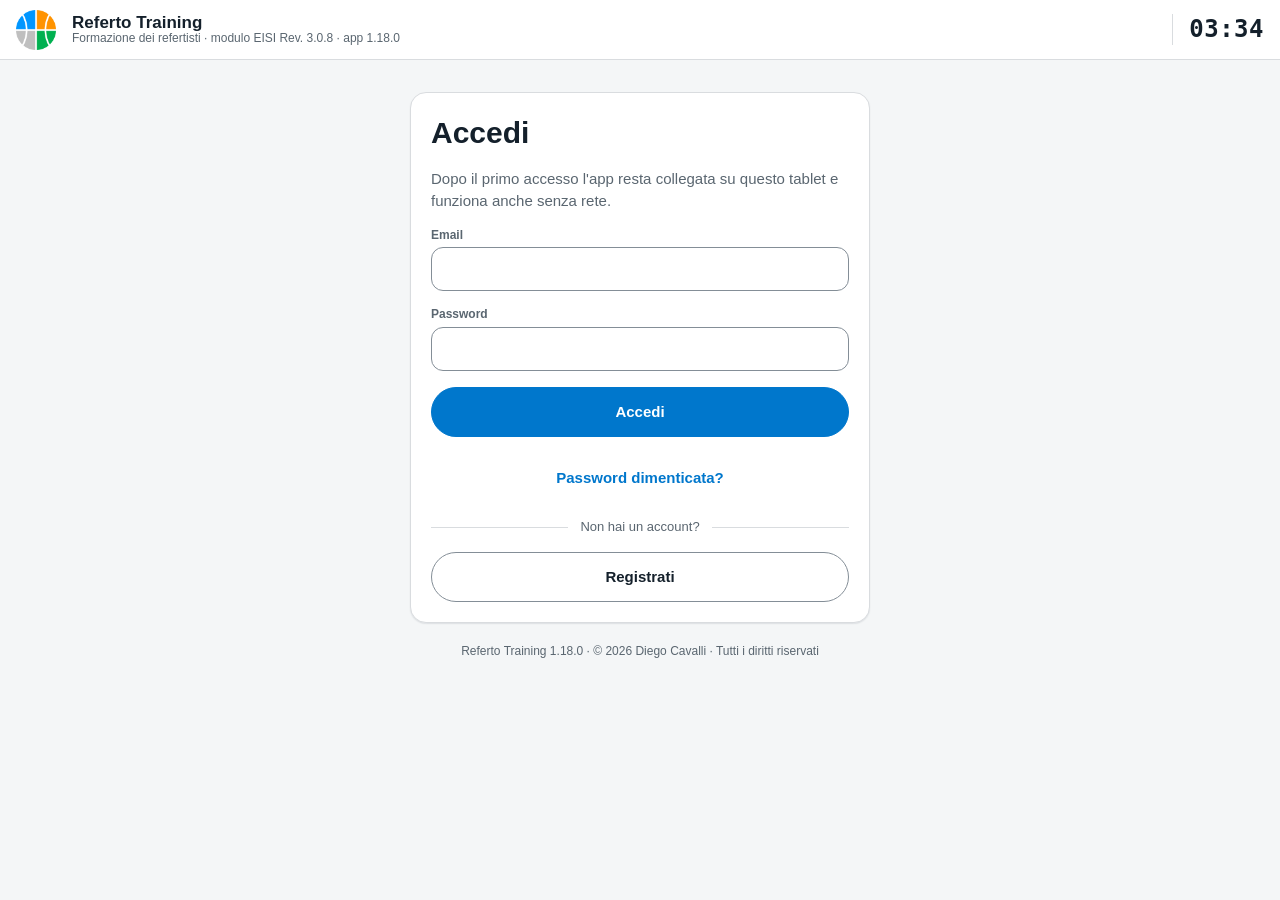
==== commit 402d48f2: "Referto Training 1.18.0" ====
--- a/index.html
+++ b/index.html
@@ -17,6 +17,8 @@
 <link rel="manifest" href="manifest.webmanifest">
 <link rel="icon" type="image/png" sizes="32x32" href="icons/favicon-32.png">
 <link rel="apple-touch-icon" href="icons/apple-touch-icon.png">
+<link rel="stylesheet" href="design-system/tokens.css">
+<link rel="stylesheet" href="design-system/components.css">
 <link rel="stylesheet" href="styles.css">
 </head>
 <body>
--- a/design-system/tokens.css
+++ b/design-system/tokens.css
@@ -0,0 +1,179 @@
+/* SP-IN — tokens.css, generato da design-system/tokens.json.
+   Includilo PRIMA di styles.css e platform.css. Non modificare a mano: si cambia tokens.json nel design system SP-IN e si rigenera. */
+
+:root{
+  --bg:#f4f6f7;
+  --surface:#ffffff;
+  --sunk:#e9ecef;
+  --line:#d9dcdf;
+  --line-strong:#848e97;
+  --ink:#14202b;
+  --muted:#5a6670;
+  --primary:#0077cc;
+  --primary-hover:#0063aa;
+  --primary-soft:#dcefff;
+  --primary-fill:#0077cc;
+  --accent:var(--brand-orange);
+  --accent-hover:#e08000;
+  --accent-ink:#14202b;
+  --focus:var(--brand-blue);
+  --ok:#007a3d;
+  --ok-soft:#ddf5e7;
+  --ok-fill:#007a3d;
+  --warn:#9a5800;
+  --warn-soft:#ffefd9;
+  --warn-fill:#9a5800;
+  --crit:#c62828;
+  --crit-soft:#fde4e2;
+  --crit-fill:#c62828;
+  --on-fill:#ffffff;
+  --A:var(--primary);
+  --A-soft:#dcefff;
+  --A-ink:#a8540a;
+  --B:var(--accent-hover);
+  --B-soft:#ffefd9;
+  --B-ink:#0b6e60;
+  --scorebox:#14202b;
+  --A-sb:#f0913a;
+  --B-sb:#2bb39f;
+  --blue:#1c3faa;
+  --brand-blue:#0096ff;
+  --brand-orange:#ff9300;
+  --brand-green:#00b050;
+  --brand-grey:#bfbfbf;
+  --bm1:#5aa9e6;
+  --bm3:#9aa6b0;
+  --bm5:#2e9e6a;
+  --shadow-1:0 1px 2px rgba(20,32,43,.06),0 1px 1px rgba(20,32,43,.04);
+  --shadow-2:0 4px 12px rgba(20,32,43,.08),0 1px 3px rgba(20,32,43,.06);
+  --shadow-3:0 16px 40px rgba(20,32,43,.16),0 4px 10px rgba(20,32,43,.08);
+}
+@media (prefers-color-scheme: dark){
+  :root:not([data-theme="light"]){color-scheme:dark;
+  --bg:#0e161d;
+  --surface:#14202b;
+  --sunk:#0b1218;
+  --line:#2a3946;
+  --line-strong:#617080;
+  --ink:#e9ecef;
+  --muted:#9aa6b0;
+  --primary:#1a8ce6;
+  --primary-hover:#3daeff;
+  --primary-soft:#0e2c44;
+  --primary-fill:#1a8ce6;
+  --accent-hover:#ffa733;
+  --accent-ink:#14202b;
+  --ok:#2fc774;
+  --ok-soft:#0f2e1d;
+  --ok-fill:#2fc774;
+  --warn:#ffb347;
+  --warn-soft:#3a2810;
+  --warn-fill:#ffb347;
+  --crit:#f2685e;
+  --crit-soft:#3a1614;
+  --crit-fill:#e72113;
+  --on-fill:#ffffff;
+  --A:var(--primary-hover);
+  --A-soft:#0e2c44;
+  --A-ink:#f0913a;
+  --B-soft:#3a2810;
+  --B-ink:#2bb39f;
+  --scorebox:#14202b;
+  --A-sb:#f0913a;
+  --B-sb:#2bb39f;
+  --blue:#7c98f2;
+  --bm1:#9bcbf2;
+  --bm3:#5a6670;
+  --bm5:#4cc88e;
+  --shadow-1:0 1px 2px rgba(0,0,0,.3);
+  --shadow-2:0 4px 12px rgba(0,0,0,.35);
+  --shadow-3:0 16px 40px rgba(0,0,0,.5);
+  }
+}
+:root[data-theme="dark"]{color-scheme:dark;
+  --bg:#0e161d;
+  --surface:#14202b;
+  --sunk:#0b1218;
+  --line:#2a3946;
+  --line-strong:#617080;
+  --ink:#e9ecef;
+  --muted:#9aa6b0;
+  --primary:#1a8ce6;
+  --primary-hover:#3daeff;
+  --primary-soft:#0e2c44;
+  --primary-fill:#1a8ce6;
+  --accent-hover:#ffa733;
+  --accent-ink:#14202b;
+  --ok:#2fc774;
+  --ok-soft:#0f2e1d;
+  --ok-fill:#2fc774;
+  --warn:#ffb347;
+  --warn-soft:#3a2810;
+  --warn-fill:#ffb347;
+  --crit:#f2685e;
+  --crit-soft:#3a1614;
+  --crit-fill:#e72113;
+  --on-fill:#ffffff;
+  --A:var(--primary-hover);
+  --A-soft:#0e2c44;
+  --A-ink:#f0913a;
+  --B-soft:#3a2810;
+  --B-ink:#2bb39f;
+  --scorebox:#14202b;
+  --A-sb:#f0913a;
+  --B-sb:#2bb39f;
+  --blue:#7c98f2;
+  --bm1:#9bcbf2;
+  --bm3:#5a6670;
+  --bm5:#4cc88e;
+  --shadow-1:0 1px 2px rgba(0,0,0,.3);
+  --shadow-2:0 4px 12px rgba(0,0,0,.35);
+  --shadow-3:0 16px 40px rgba(0,0,0,.5);
+}
+
+/* scale: corpi, spazi, raggi, larghezze, font */
+:root{
+  --space-2:2px;
+  --space-4:4px;
+  --space-8:8px;
+  --space-12:12px;
+  --space-16:16px;
+  --space-20:20px;
+  --space-24:24px;
+  --space-32:32px;
+  --space-40:40px;
+  --space-48:48px;
+  --radius-xs:4px;
+  --radius-sm:8px;
+  --radius-md:12px;
+  --radius-lg:16px;
+  --radius-xl:24px;
+  --radius-pill:999px;
+  --radius-round:50%;
+  --display-w:87.5%;
+  --num-w:75%;
+  --fs-11:11px;
+  --fs-12:12px;
+  --fs-13:13px;
+  --fs-14:14px;
+  --fs-15:15px;
+  --fs-17:17px;
+  --fs-20:20px;
+  --fs-24:24px;
+  --fs-30:30px;
+  --fs-42:42px;
+  --fs-60:60px;
+  --font-display:"Archivo", "Helvetica Neue", Helvetica, Arial, system-ui, sans-serif;
+  --font-body:"Archivo", "Helvetica Neue", Helvetica, Arial, system-ui, -apple-system, "Segoe UI", sans-serif;
+  --font-mono:"JetBrains Mono", ui-monospace, Menlo, monospace;
+}
+
+/* compatibilità: i nomi vecchi puntano ai nuovi. Toglili man mano che il codice usa i nomi nuovi. */
+:root{
+  --A-tx:var(--A-ink);
+  --B-tx:var(--B-ink);
+  --display:var(--font-display);
+  --body:var(--font-body);
+  --mono:var(--font-mono);
+  --ease:cubic-bezier(.2,.8,.2,1);
+}
--- a/design-system/components.css
+++ b/design-system/components.css
@@ -0,0 +1,109 @@
+/* SP-IN — componenti. Una sola definizione per componente; ogni valore viene da tokens.css (colori, --fs-*, --space-*, --radius-*). */
+:root{--ease:cubic-bezier(.2,.8,.2,1);--display:var(--font-display);--body:var(--font-body);--mono:var(--font-mono)}
+
+/* base */
+body{font-family:var(--body);font-size:var(--fs-15);line-height:1.3;color:var(--ink);background:var(--bg)}
+button{font:inherit;color:inherit;cursor:pointer;touch-action:manipulation}
+:is(button,input,select,textarea,a):focus-visible{outline:3px solid var(--focus);outline-offset:2px}
+.lbl{font-size:var(--fs-11);font-weight:700;letter-spacing:.14em;text-transform:uppercase;color:var(--muted)}
+
+/* Button */
+.btn{display:inline-flex;align-items:center;justify-content:center;gap:var(--space-8);height:44px;padding:0 var(--space-20);border:1.5px solid var(--line-strong);border-radius:var(--radius-pill);background:var(--surface);color:var(--ink);font-size:var(--fs-15);font-weight:700;white-space:nowrap;transition:background-color .12s var(--ease),border-color .12s var(--ease),transform .12s var(--ease)}
+.btn svg{width:18px;height:18px}
+.btn:active:not([disabled]){transform:scale(.97)}
+.btn[disabled]{opacity:.45;cursor:not-allowed}
+.btn.big{height:52px;font-size:var(--fs-17)}
+.btn.primary{background:var(--primary-fill);border-color:var(--primary-fill);color:var(--on-fill)}
+.btn:is(.primary,.go,.danger):hover:not([disabled]){filter:brightness(.85)}
+.btn.accent{background:var(--accent);border-color:var(--accent);color:var(--accent-ink)}
+.btn.accent:hover:not([disabled]){background:var(--accent-hover);border-color:var(--accent-hover)}
+.btn.go{background:var(--ok-fill);border-color:var(--ok-fill);color:var(--on-fill)}
+.btn.danger{background:var(--crit-fill);border-color:var(--crit-fill);color:var(--on-fill)}
+.btn.ghost{background:transparent;border-color:transparent;color:var(--primary)}
+
+/* Chip */
+.chip{display:inline-flex;align-items:center;gap:var(--space-4);padding:var(--space-4) var(--space-8);border-radius:var(--radius-pill);background:var(--sunk);color:var(--muted);font-size:var(--fs-12);font-weight:700;letter-spacing:.02em;white-space:nowrap}
+.chip.ok{background:var(--ok-soft);color:var(--ok)}
+.chip.warn{background:var(--warn-soft);color:var(--warn)}
+.chip.crit{background:var(--crit-soft);color:var(--crit)}
+.chip.pre{background:var(--primary-soft);color:var(--primary-hover);padding:2px var(--space-8);font-size:var(--fs-11);margin-left:var(--space-4)}
+
+/* Card */
+.card{background:var(--surface);border:1px solid var(--line);border-radius:var(--radius-lg);padding:var(--space-20);box-shadow:var(--shadow-1)}
+
+/* Field */
+.field{display:flex;flex-direction:column;gap:var(--space-4);min-width:0}
+.field label{font-size:var(--fs-12);font-weight:700;color:var(--muted)}
+.field :is(input,select,textarea){width:100%;min-width:0;height:44px;padding:0 var(--space-12);border:1.5px solid var(--line-strong);border-radius:var(--radius-md);background:var(--surface);color:var(--ink);font:inherit}
+.field textarea{height:auto;padding:var(--space-8) var(--space-12);line-height:1.4;resize:none}
+.field :is(input,select,textarea):focus{outline:none;border-color:var(--focus);box-shadow:0 0 0 3px var(--primary-soft)}
+
+/* Segmented */
+.seg{display:inline-flex;border:1px solid var(--line-strong);border-radius:var(--radius-sm);overflow:hidden}
+.seg button{height:34px;min-width:34px;padding:0 var(--space-8);border:0;background:transparent;color:var(--muted);font-size:var(--fs-13);font-weight:700}
+.seg button[aria-pressed="true"]{background:var(--primary-fill);color:var(--on-fill)}
+.seg.tabs{display:flex;width:100%;gap:var(--space-4);padding:var(--space-4);border:0;border-radius:var(--radius-md);background:var(--sunk)}
+.seg.tabs button{flex:1;height:40px;border-radius:var(--radius-sm);font-size:var(--fs-14)}
+.seg.tabs button[aria-pressed="true"]{background:var(--surface);color:var(--primary-hover);box-shadow:var(--shadow-1)}
+
+/* TabBar */
+.tabbar{display:grid;grid-template-columns:repeat(4,1fr);background:var(--surface);border-top:1px solid var(--line)}
+.tabbar a{display:flex;flex-direction:column;align-items:center;gap:var(--space-2);padding:var(--space-8) 0;color:var(--muted);text-decoration:none;font-size:var(--fs-12);font-weight:700}
+.tabbar a svg{width:24px;height:24px}
+.tabbar a[aria-current="page"]{color:var(--primary)}
+
+/* TopBar */
+.pbar{display:flex;align-items:center;gap:var(--space-12);height:60px;padding:0 var(--space-16);background:var(--surface);border-bottom:1px solid var(--line)}
+.pbar .brand{display:flex;align-items:center;gap:var(--space-8);color:var(--ink);text-decoration:none;min-width:0}
+.pbar .logo{width:40px;height:40px;flex:none}
+.pbar .bt{display:flex;flex-direction:column;line-height:1.1;min-width:0}
+.pbar .bt b{font-family:var(--display);font-stretch:var(--display-w);font-size:var(--fs-20);font-weight:800;white-space:nowrap}
+.pbar .sp{flex:1}
+
+/* Scoreline (dentro la scorebox, scura in entrambi i temi) */
+.scorebox{display:flex;flex-direction:column;align-items:center;gap:var(--space-8);padding:var(--space-12);border-radius:var(--radius-lg);background:var(--scorebox);color:var(--on-fill)}
+.scoreline{display:grid;grid-template-columns:1fr auto 1fr;align-items:end;gap:var(--space-8);width:100%}
+.scoreline .s{display:flex;flex-direction:column;align-items:center}
+.scoreline .s small{font-size:var(--fs-12);font-weight:700;letter-spacing:.08em;text-transform:uppercase}
+.sA small{color:var(--A-sb)} .sB small{color:var(--B-sb)}
+.scoreline .s b{font-family:var(--mono);font-size:var(--fs-60);line-height:.9;letter-spacing:-.04em;font-variant-numeric:tabular-nums}
+.scoreline .c{font-family:var(--mono);font-size:var(--fs-42);line-height:1;opacity:.5;padding-bottom:var(--space-4)}
+
+/* Tile (giocatore nel referto) */
+.tile{position:relative;display:flex;flex-direction:column;gap:clamp(var(--space-2),.45vh,var(--space-4));min-width:0;min-height:clamp(84px,14vh,118px);padding:clamp(var(--space-4),.9vh,var(--space-8)) var(--space-12);border:2px solid var(--line-strong);border-radius:var(--radius-md);background:var(--surface);text-align:left;overflow:hidden}
+.tile .top{display:flex;align-items:flex-start;justify-content:space-between;gap:var(--space-4)}
+.tile .big{font-family:var(--mono);font-size:clamp(var(--fs-30),4.6vh,var(--fs-42));font-weight:700;line-height:.9;letter-spacing:-.04em;font-variant-numeric:tabular-nums}
+.tile .pn{font-size:var(--fs-14);font-weight:700;white-space:nowrap;overflow:hidden;text-overflow:ellipsis}
+.tile .rl{padding:2px var(--space-4);border-radius:var(--radius-xs);background:var(--sunk);color:var(--muted);font-size:var(--fs-11);font-weight:700}
+.tile .meta{display:flex;align-items:center;justify-content:space-between;gap:var(--space-8);margin-top:auto}
+.tile .pts{font-family:var(--mono);font-size:var(--fs-17);font-weight:700}
+.tA .tile .big b{color:var(--A-ink)} .tB .tile .big b{color:var(--B-ink)}
+.tile.sm{min-height:clamp(52px,8.6vh,72px);padding:var(--space-4) var(--space-8);background:var(--sunk);border-color:transparent}
+.tile.sm .big{font-size:clamp(var(--fs-20),3.2vh,var(--fs-24))}
+.tile.todo{border-style:dashed;border-color:var(--warn);background:var(--warn-soft)}
+.tile.out{border-color:var(--crit);background:var(--crit-soft)}
+.tile.out .big{opacity:.55;text-decoration:line-through 3px var(--crit)}
+.tile .flag{position:absolute;bottom:var(--space-8);right:var(--space-8);padding:2px var(--space-4);border-radius:var(--radius-xs);font-size:var(--fs-11);font-weight:700}
+.tile .flag.w{background:var(--warn-fill);color:var(--on-fill)}
+.tile .flag.c{background:var(--crit-fill);color:var(--on-fill)}
+
+/* Toast */
+.toast{display:inline-block;max-width:560px;padding:var(--space-12) var(--space-20);border-radius:var(--radius-pill);background:var(--ink);color:var(--surface);font-size:var(--fs-14);font-weight:700;text-align:center;box-shadow:var(--shadow-3)}
+.toast.ok{background:var(--ok-fill);color:var(--on-fill)}
+.toast.warn{background:var(--warn-fill);color:var(--on-fill)}
+.toast.crit{background:var(--crit-fill);color:var(--on-fill)}
+
+/* Sheet (dialogo) */
+.sheet{display:flex;flex-direction:column;gap:var(--space-16);width:min(760px,calc(100vw - 24px));max-height:92%;overflow:auto;padding:var(--space-20) var(--space-24) var(--space-24);border-radius:var(--radius-xl) var(--radius-xl) 0 0;background:var(--surface);box-shadow:var(--shadow-3)}
+.sheet.center{width:min(560px,calc(100vw - 24px));border-radius:var(--radius-xl)}
+.sheet h3{margin:0;font-family:var(--display);font-stretch:var(--display-w);font-size:var(--fs-20)}
+.sheet .acts{display:flex;justify-content:flex-end;gap:var(--space-8)}
+
+/* Table */
+.tbl{width:100%;border-collapse:separate;border-spacing:0;overflow:hidden;border:1px solid var(--line);border-radius:var(--radius-md);background:var(--surface)}
+.tbl th{padding:var(--space-8);background:var(--sunk);color:var(--muted);font-size:var(--fs-11);font-weight:700;letter-spacing:.08em;text-transform:uppercase;text-align:left}
+.tbl td{padding:var(--space-8);border-top:1px solid var(--line);vertical-align:middle}
+.tbl td.n{font-family:var(--mono);font-weight:700;text-align:right;font-variant-numeric:tabular-nums}
+
+/* Icon */
+.ico{width:24px;height:24px;flex:none}
--- a/styles.css
+++ b/styles.css
@@ -5,51 +5,10 @@
 
 :root{
   --top-extra:0px;--top-pad:calc(env(safe-area-inset-top,0px) + var(--top-extra,0px));
-  --pg:#E9ECEF; --pg-ink:#14202B; --pg-muted:#5A6670; --pg-line:#D9DCDF; --pg-card:#F4F6F7;
-  --bg:#F4F6F7; --surface:#FFFFFF; --sunk:#E9ECEF; --line:#D9DCDF; --ink:#14202B; --muted:#5A6670;
-  --A:#0077CC; --A-soft:#DCEFFF; --A-ink:#0063AA;
-  --B:#E08000; --B-soft:#FFEFD9; --B-ink:#A35E00;
-  --red:#C62828; --blue:#1C3FAA;
-  --ok:#007A3D; --ok-soft:#DDF5E7; --warn:#A35E00; --warn-soft:#FFEFD9; --crit:#D6342C; --crit-soft:#FDE4E2;
-  --primary:#0077CC; --primary-hover:#0063AA; --primary-soft:#DCEFFF; --accent:#FF9300; --accent-hover:#E08000; --accent-ink:#14202B;
-  --bk-blue:#0096FF; --bk-orange:#FF9300; --bk-green:#00B050; --bk-grey:#BFBFBF;
-  --shadow-1:0 1px 2px rgba(20,32,43,.06),0 1px 1px rgba(20,32,43,.04);
-  --shadow-2:0 4px 12px rgba(20,32,43,.08),0 1px 3px rgba(20,32,43,.06);
-  --shadow-3:0 16px 40px rgba(20,32,43,.16),0 4px 10px rgba(20,32,43,.08);
-  --ease:cubic-bezier(.2,.8,.2,1);
-  --focus:#0096FF;
-  --display:"Archivo","Helvetica Neue",Helvetica,Arial,system-ui,sans-serif;
-  --body:"Archivo","Helvetica Neue",Helvetica,Arial,system-ui,-apple-system,"Segoe UI",sans-serif;
-  --mono:"JetBrains Mono",ui-monospace,Menlo,monospace;
-  --display-w:87.5%; --num-w:75%;
-}
-@media (prefers-color-scheme: dark){
-  :root:not([data-theme="light"]){
-    color-scheme:dark;
-    --pg:#0B1218; --pg-ink:#E9ECEF; --pg-muted:#9AA6B0; --pg-line:#22303C; --pg-card:#111B24;
-    --bg:#0E161D; --surface:#14202B; --sunk:#0B1218; --line:#2A3946; --ink:#E9ECEF; --muted:#9AA6B0;
-    --A:#3DAEFF; --A-soft:#0E2C44; --A-ink:#8CCDFF;
-    --B:#FFA733; --B-soft:#3A2810; --B-ink:#FFC27A;
-    --red:#EF5350; --blue:#7C98F2;
-    --ok:#2FC774; --ok-soft:#0F2E1D; --warn:#FFB347; --warn-soft:#3A2810; --crit:#F2685E; --crit-soft:#3A1614;
-    --primary:#1A8CE6; --primary-hover:#3DAEFF; --primary-soft:#0E2C44; --accent:#FF9300; --accent-hover:#FFA733; --accent-ink:#14202B;
-    --shadow-1:0 1px 2px rgba(0,0,0,.3); --shadow-2:0 4px 12px rgba(0,0,0,.35); --shadow-3:0 16px 40px rgba(0,0,0,.5);
-  }
-}
-:root[data-theme="dark"]{
-  color-scheme:dark;
-  --pg:#0B1218; --pg-ink:#E9ECEF; --pg-muted:#9AA6B0; --pg-line:#22303C; --pg-card:#111B24;
-    --bg:#0E161D; --surface:#14202B; --sunk:#0B1218; --line:#2A3946; --ink:#E9ECEF; --muted:#9AA6B0;
-    --A:#3DAEFF; --A-soft:#0E2C44; --A-ink:#8CCDFF;
-    --B:#FFA733; --B-soft:#3A2810; --B-ink:#FFC27A;
-    --red:#EF5350; --blue:#7C98F2;
-    --ok:#2FC774; --ok-soft:#0F2E1D; --warn:#FFB347; --warn-soft:#3A2810; --crit:#F2685E; --crit-soft:#3A1614;
-    --primary:#1A8CE6; --primary-hover:#3DAEFF; --primary-soft:#0E2C44; --accent:#FF9300; --accent-hover:#FFA733; --accent-ink:#14202B;
-    --shadow-1:0 1px 2px rgba(0,0,0,.3); --shadow-2:0 4px 12px rgba(0,0,0,.35); --shadow-3:0 16px 40px rgba(0,0,0,.5);
 }
 *{box-sizing:border-box;-webkit-tap-highlight-color:transparent}
 html,body{margin:0;height:100%;overflow:hidden;background:var(--bg);color:var(--ink);overscroll-behavior:none}
-body{font-family:var(--body);font-size:15px;line-height:1.3;-webkit-user-select:none;user-select:none;-webkit-text-size-adjust:100%}
+body{font-family:var(--font-body);font-size:var(--fs-15);line-height:1.3;-webkit-user-select:none;user-select:none;-webkit-text-size-adjust:100%}
 input,textarea,select{-webkit-user-select:text;user-select:text}
 button{font:inherit;color:inherit;cursor:pointer;touch-action:manipulation}
 button:focus-visible,input:focus-visible,select:focus-visible,textarea:focus-visible{outline:3px solid var(--focus);outline-offset:2px}
@@ -57,262 +16,262 @@
 #app>*{flex:none}
 #app>.fill{flex:1;min-height:0}
 /* ---------- App primitives ---------- */
-.statusbar{height:24px;display:flex;justify-content:space-between;align-items:center;padding:0 22px;font-size:12px;font-weight:700;color:var(--ink)}
-.appbar{height:60px;display:flex;align-items:center;gap:14px;padding:0 16px;border-bottom:1px solid var(--line);background:var(--surface)}
-.mark{width:34px;height:34px;border-radius:9px;background:var(--ink);color:var(--surface);display:grid;place-items:center;font-family:var(--display);font-stretch:var(--display-w);font-weight:700;font-size:19px}
+.statusbar{height:24px;display:flex;justify-content:space-between;align-items:center;padding:0 var(--space-24);font-size:var(--fs-12);font-weight:700;color:var(--ink)}
+.appbar{height:60px;display:flex;align-items:center;gap:var(--space-16);padding:0 var(--space-16);border-bottom:1px solid var(--line);background:var(--surface)}
+.mark{width:34px;height:34px;border-radius:var(--radius-sm);background:var(--ink);color:var(--surface);display:grid;place-items:center;font-family:var(--font-display);font-stretch:var(--display-w);font-weight:700;font-size:var(--fs-20)}
 .apptitle{display:flex;flex-direction:column;line-height:1.15}
-.apptitle b{font-size:16px}
-.apptitle small{color:var(--muted);font-size:12.5px}
+.apptitle b{font-size:var(--fs-17)}
+.apptitle small{color:var(--muted);font-size:var(--fs-12)}
 .grow{flex:1}
-.btn{border:1px solid var(--line);background:var(--surface);border-radius:11px;padding:0 16px;height:44px;display:inline-flex;align-items:center;gap:8px;font-weight:700;font-size:15px;white-space:nowrap}
-.btn.primary{background:var(--ink);color:var(--surface);border-color:var(--ink)}
-.btn.go{background:var(--ok);border-color:var(--ok);color:#fff}
-.btn.danger{background:var(--crit);border-color:var(--crit);color:#fff}
-.btn.ghost{border-color:transparent;background:transparent}
-.btn[disabled]{opacity:.4;cursor:not-allowed}
-.btn svg{width:18px;height:18px}
-.saved{font-size:12px;color:var(--muted);display:flex;align-items:center;gap:6px}
-.saved i{width:8px;height:8px;border-radius:50%;background:var(--ok);display:inline-block}
-.chip{display:inline-flex;align-items:center;gap:5px;border-radius:999px;padding:3px 9px;font-size:12.5px;font-weight:700;background:var(--sunk);color:var(--muted);white-space:nowrap}
-.chip.ok{background:var(--ok-soft);color:var(--ok)}
-.chip.warn{background:var(--warn-soft);color:var(--warn)}
-.chip.crit{background:var(--crit-soft);color:var(--crit)}
-.pendot{width:10px;height:10px;border-radius:50%;display:inline-block;flex:none}
-.pendot.red{background:var(--red)} .pendot.blue{background:var(--blue)}
-.lbl{font-size:11.5px;letter-spacing:.9px;text-transform:uppercase;color:var(--muted);font-weight:700}
-.num{font-family:var(--display);font-stretch:var(--display-w);font-variant-numeric:tabular-nums}
+
+
+
+
+
+
+
+.saved{font-size:var(--fs-12);color:var(--muted);display:flex;align-items:center;gap:var(--space-8)}
+.saved i{width:8px;height:8px;border-radius:var(--radius-round);background:var(--ok);display:inline-block}
+
+
+
+
+.pendot{width:10px;height:10px;border-radius:var(--radius-round);display:inline-block;flex:none}
+.pendot.red{background:var(--crit)} .pendot.blue{background:var(--blue)}
+
+.num{font-family:var(--font-display);font-stretch:var(--display-w);font-variant-numeric:tabular-nums}
 
 /* ---------- Home ---------- */
-.home{padding:26px 34px;display:grid;grid-template-columns:1.25fr 1fr;gap:26px;}
-.home h2{font-family:var(--display);font-stretch:var(--display-w);font-size:30px;margin:0 0 4px}
-.card{background:var(--surface);border:1px solid var(--line);border-radius:16px;padding:18px}
-.live-card{display:flex;flex-direction:column;gap:16px;border:2px solid var(--ink)}
-.lc-teams{display:grid;grid-template-columns:1fr auto 1fr;align-items:center;gap:16px}
-.lc-teams .t{display:flex;flex-direction:column;gap:2px}
+.home{padding:var(--space-32) var(--space-40);display:grid;grid-template-columns:1.25fr 1fr;gap:var(--space-32);}
+.home h2{font-family:var(--font-display);font-stretch:var(--display-w);font-size:var(--fs-30);margin:0 0 var(--space-4)}
+
+.live-card{display:flex;flex-direction:column;gap:var(--space-16);border:2px solid var(--ink)}
+.lc-teams{display:grid;grid-template-columns:1fr auto 1fr;align-items:center;gap:var(--space-16)}
+.lc-teams .t{display:flex;flex-direction:column;gap:var(--space-2)}
 .lc-teams .t:last-child{text-align:right}
-.lc-teams b.n{font-family:var(--display);font-stretch:var(--display-w);font-size:64px;line-height:.9}
-.list{display:flex;flex-direction:column;gap:10px}
-.row{display:flex;align-items:center;gap:14px;padding:13px 14px;border:1px solid var(--line);border-radius:12px;background:var(--surface)}
-.row .d{font-family:var(--display);font-stretch:var(--display-w);font-size:20px;font-weight:700;width:52px;text-align:center;line-height:1}
-.row .d small{display:block;font-size:12px;font-family:var(--body);color:var(--muted);font-weight:400}
+.lc-teams b.n{font-family:var(--font-display);font-stretch:var(--display-w);font-size:var(--fs-60);line-height:.9}
+.list{display:flex;flex-direction:column;gap:var(--space-12)}
+.row{display:flex;align-items:center;gap:var(--space-16);padding:var(--space-12) var(--space-16);border:1px solid var(--line);border-radius:var(--radius-md);background:var(--surface)}
+.row .d{font-family:var(--font-display);font-stretch:var(--display-w);font-size:var(--fs-20);font-weight:700;width:52px;text-align:center;line-height:1}
+.row .d small{display:block;font-size:var(--fs-12);font-family:var(--font-body);color:var(--muted);font-weight:400}
 
 /* ---------- Setup ---------- */
 .setup{display:grid;grid-template-columns:230px 1fr;}
-.steps{border-right:1px solid var(--line);padding:18px 14px;display:flex;flex-direction:column;gap:6px;background:var(--surface)}
-.step{display:flex;gap:10px;align-items:center;padding:11px 12px;border-radius:11px;border:0;background:transparent;text-align:left;font-weight:700}
-.step .n{width:26px;height:26px;border-radius:50%;display:grid;place-items:center;background:var(--sunk);font-size:13px;flex:none}
+.steps{border-right:1px solid var(--line);padding:var(--space-20) var(--space-16);display:flex;flex-direction:column;gap:var(--space-8);background:var(--surface)}
+.step{display:flex;gap:var(--space-12);align-items:center;padding:var(--space-12) var(--space-12);border-radius:var(--radius-md);border:0;background:transparent;text-align:left;font-weight:700}
+.step .n{width:26px;height:26px;border-radius:var(--radius-round);display:grid;place-items:center;background:var(--sunk);font-size:var(--fs-13);flex:none}
 .step[aria-current="true"]{background:var(--sunk)}
 .step[aria-current="true"] .n{background:var(--ink);color:var(--surface)}
-.step.done .n{background:var(--ok);color:#fff}
-.step small{display:block;font-weight:400;color:var(--muted);font-size:12px}
+.step.done .n{background:var(--ok);color:var(--on-fill)}
+.step small{display:block;font-weight:400;color:var(--muted);font-size:var(--fs-12)}
 .pane{display:flex;flex-direction:column;min-height:0}
-.pane-body{flex:1;overflow:auto;padding:20px 24px;display:flex;flex-direction:column;gap:16px}
-.pane-foot{height:68px;border-top:1px solid var(--line);display:flex;align-items:center;gap:12px;padding:0 20px;background:var(--surface)}
-.pane h2{font-family:var(--display);font-stretch:var(--display-w);font-size:28px;margin:0}
-.form{display:grid;grid-template-columns:repeat(6,1fr);gap:14px}
-.field{display:flex;flex-direction:column;gap:5px}
-.field label{font-size:12.5px;color:var(--muted);font-weight:700}
-.field input,.field select,.field textarea,.tbl input,.tbl select{height:44px;border:1px solid var(--line);border-radius:10px;padding:0 12px;background:var(--surface);color:var(--ink);font:inherit}
-.field textarea{height:auto;padding:10px 12px;resize:none;line-height:1.4}
+.pane-body{flex:1;overflow:auto;padding:var(--space-20) var(--space-24);display:flex;flex-direction:column;gap:var(--space-16)}
+.pane-foot{height:68px;border-top:1px solid var(--line);display:flex;align-items:center;gap:var(--space-12);padding:0 var(--space-20);background:var(--surface)}
+.pane h2{font-family:var(--font-display);font-stretch:var(--display-w);font-size:var(--fs-30);margin:0}
+.form{display:grid;grid-template-columns:repeat(6,1fr);gap:var(--space-16)}
+
+
+.tbl input,.tbl select{height:44px;border:1.5px solid var(--line-strong);border-radius:var(--radius-md);padding:0 var(--space-12);background:var(--surface);color:var(--ink);font:inherit}
+
 .span2{grid-column:span 2}.span3{grid-column:span 3}.span4{grid-column:span 4}.span6{grid-column:span 6}
-.import{display:flex;gap:10px;flex-wrap:wrap}
-.roster{display:grid;grid-template-columns:1fr 280px;gap:16px;min-height:0}
-.tbl{width:100%;border-collapse:separate;border-spacing:0;background:var(--surface);border:1px solid var(--line);border-radius:12px;overflow:hidden}
-.tbl th{font-size:11.5px;text-transform:uppercase;letter-spacing:.7px;color:var(--muted);text-align:left;padding:8px 8px;background:var(--sunk);font-weight:700}
-.tbl td{padding:4px 6px;border-top:1px solid var(--line);vertical-align:middle}
-.tbl input{height:36px;width:100%;padding:0 8px}
-.tbl input.nn{width:52px;text-align:center;font-family:var(--display);font-stretch:var(--display-w);font-size:19px;font-weight:700}
-.tbl select{height:36px;padding:0 6px}
-.seg{display:inline-flex;border:1px solid var(--line);border-radius:9px;overflow:hidden}
-.seg button{border:0;background:transparent;height:34px;min-width:34px;padding:0 8px;font-weight:700;font-size:13px;color:var(--muted)}
-.seg button[aria-pressed="true"]{background:var(--ink);color:var(--surface)}
-.der{display:inline-flex;gap:4px}
-.der button{border:1px solid var(--line);background:transparent;border-radius:8px;height:30px;padding:0 7px;font-size:12px;font-weight:700;color:var(--muted)}
+.import{display:flex;gap:var(--space-12);flex-wrap:wrap}
+.roster{display:grid;grid-template-columns:1fr 280px;gap:var(--space-16);min-height:0}
+
+
+
+.tbl input{height:36px;width:100%;padding:0 var(--space-8)}
+.tbl input.nn{width:52px;text-align:center;font-family:var(--font-display);font-stretch:var(--display-w);font-size:var(--fs-20);font-weight:700}
+.tbl select{height:36px;padding:0 var(--space-8)}
+
+
+
+.der{display:inline-flex;gap:var(--space-4)}
+.der button{border:1px solid var(--line);background:transparent;border-radius:var(--radius-sm);height:30px;padding:0 var(--space-8);font-size:var(--fs-12);font-weight:700;color:var(--muted)}
 .der button[aria-pressed="true"]{background:var(--warn-soft);border-color:var(--warn);color:var(--warn)}
-.x{border:0;background:transparent;color:var(--muted);width:32px;height:32px;border-radius:8px;font-size:18px}
-.checks{display:flex;flex-direction:column;gap:8px}
-.ck{display:flex;gap:9px;align-items:flex-start;font-size:13.5px;line-height:1.35}
-.ck .ic{width:20px;height:20px;border-radius:50%;flex:none;display:grid;place-items:center;font-size:12px;font-weight:700;color:#fff;background:var(--ok)}
+.x{border:0;background:transparent;color:var(--muted);width:32px;height:32px;border-radius:var(--radius-sm);font-size:var(--fs-17)}
+.checks{display:flex;flex-direction:column;gap:var(--space-8)}
+.ck{display:flex;gap:var(--space-8);align-items:flex-start;font-size:var(--fs-13);line-height:1.35}
+.ck .ic{width:20px;height:20px;border-radius:var(--radius-round);flex:none;display:grid;place-items:center;font-size:var(--fs-12);font-weight:700;color:var(--on-fill);background:var(--ok)}
 .ck.bad .ic{background:var(--crit)} .ck.wrn .ic{background:var(--warn)}
-.lineups{display:grid;grid-template-columns:1fr 1fr;gap:18px}
-.pick{display:grid;grid-template-columns:repeat(3,1fr);gap:8px}
-.pk{border:2px solid var(--line);background:var(--surface);border-radius:12px;padding:8px 10px;text-align:left;display:flex;gap:10px;align-items:center;min-height:56px}
-.pk b{font-family:var(--display);font-stretch:var(--display-w);font-size:26px;line-height:1;width:34px}
-.pk small{display:block;color:var(--muted);font-size:12px}
+.lineups{display:grid;grid-template-columns:1fr 1fr;gap:var(--space-20)}
+.pick{display:grid;grid-template-columns:repeat(3,1fr);gap:var(--space-8)}
+.pk{border:2px solid var(--line);background:var(--surface);border-radius:var(--radius-md);padding:var(--space-8) var(--space-12);text-align:left;display:flex;gap:var(--space-12);align-items:center;min-height:56px}
+.pk b{font-family:var(--font-display);font-stretch:var(--display-w);font-size:var(--fs-24);line-height:1;width:34px}
+.pk small{display:block;color:var(--muted);font-size:var(--fs-12)}
 .pk[aria-pressed="true"].tA{border-color:var(--A);background:var(--A-soft)}
 .pk[aria-pressed="true"].tB{border-color:var(--B);background:var(--B-soft)}
 
 /* ---------- Live ---------- */
-.qpills{display:flex;gap:4px;background:var(--sunk);padding:4px;border-radius:12px}
-.qp{height:36px;min-width:52px;border-radius:9px;display:flex;align-items:center;justify-content:center;gap:6px;font-weight:700;font-size:14px;color:var(--muted)}
+.qpills{display:flex;gap:var(--space-4);background:var(--sunk);padding:var(--space-4);border-radius:var(--radius-md)}
+.qp{height:36px;min-width:52px;border-radius:var(--radius-sm);display:flex;align-items:center;justify-content:center;gap:var(--space-8);font-weight:700;font-size:var(--fs-14);color:var(--muted)}
 .qp.cur{background:var(--surface);color:var(--ink);box-shadow:0 1px 2px rgba(0,0,0,.08)}
 .qp.past{color:var(--ink)}
-.live{display:grid;grid-template-columns:1fr 250px 1fr;gap:12px;padding:12px;}
-.team{background:var(--surface);border:1px solid var(--line);border-radius:16px;padding:12px;display:flex;flex-direction:column;gap:10px;min-height:0;overflow:auto}
-.thead{display:flex;align-items:center;gap:10px}
-.sw{width:14px;height:40px;border-radius:5px;flex:none}
+.live{display:grid;grid-template-columns:1fr 250px 1fr;gap:var(--space-12);padding:var(--space-12);}
+.team{background:var(--surface);border:1px solid var(--line);border-radius:var(--radius-lg);padding:var(--space-12);display:flex;flex-direction:column;gap:var(--space-12);min-height:0;overflow:auto}
+.thead{display:flex;align-items:center;gap:var(--space-12)}
+.sw{width:14px;height:40px;border-radius:var(--radius-xs);flex:none}
 .tA .sw{background:var(--A)} .tB .sw{background:var(--B)}
 .tname{display:flex;flex-direction:column;line-height:1.15;min-width:0}
-.tname b{font-size:16px;white-space:nowrap;overflow:hidden;text-overflow:ellipsis}
-.tname small{color:var(--muted);font-size:12.5px}
-.tbtn{height:44px;border:1px solid var(--line);background:var(--surface);border-radius:11px;padding:0 11px;display:flex;align-items:center;gap:7px;font-weight:700;font-size:13.5px}
-.tobox{display:inline-flex;gap:3px}
-.tobox i{width:12px;height:12px;border-radius:3px;border:2px solid var(--ink);display:inline-block}
+.tname b{font-size:var(--fs-17);white-space:nowrap;overflow:hidden;text-overflow:ellipsis}
+.tname small{color:var(--muted);font-size:var(--fs-12)}
+.tbtn{height:44px;border:1px solid var(--line);background:var(--surface);border-radius:var(--radius-md);padding:0 var(--space-12);display:flex;align-items:center;gap:var(--space-8);font-weight:700;font-size:var(--fs-13)}
+.tobox{display:inline-flex;gap:var(--space-4)}
+.tobox i{width:12px;height:12px;border-radius:var(--radius-xs);border:2px solid var(--ink);display:inline-block}
 .tobox i.used{background:var(--ink)}
-.comp{display:flex;flex-wrap:wrap;gap:5px}
-.oncourt{display:grid;grid-template-columns:repeat(3,1fr);gap:8px}
-.bench{display:grid;grid-template-columns:repeat(4,1fr);gap:7px}
-.tile{position:relative;border:2px solid var(--line);background:var(--surface);border-radius:13px;padding:8px 10px;text-align:left;display:flex;flex-direction:column;gap:4px;min-height:118px}
+.comp{display:flex;flex-wrap:wrap;gap:var(--space-4)}
+.oncourt{display:grid;grid-template-columns:repeat(3,1fr);gap:var(--space-8)}
+.bench{display:grid;grid-template-columns:repeat(4,1fr);gap:var(--space-8)}
+
 .tA .oncourt .tile{border-color:color-mix(in srgb,var(--A) 55%,var(--line))}
 .tB .oncourt .tile{border-color:color-mix(in srgb,var(--B) 55%,var(--line))}
-.tile .top{display:flex;align-items:flex-start;justify-content:space-between}
-.tile .big{font-family:var(--display);font-stretch:var(--display-w);font-weight:700;font-size:42px;line-height:.9;font-variant-numeric:tabular-nums}
-.tA .tile .big b{color:var(--A)} .tB .tile .big b{color:var(--B)}
+
+
+ 
 .tile .big b{font-weight:700}
-.tile .pn{font-weight:700;font-size:14px;white-space:nowrap;overflow:hidden;text-overflow:ellipsis}
-.tile .rl{font-size:11.5px;font-weight:700;border-radius:6px;padding:2px 6px;background:var(--sunk);color:var(--muted)}
-.tile .cap{font-size:11px;font-weight:700;border-radius:6px;padding:2px 5px;border:1px solid var(--line);margin-left:3px}
-.tile .meta{display:flex;align-items:center;justify-content:space-between;gap:6px;margin-top:auto}
-.pips{display:inline-flex;gap:3px}
-.pips i{width:9px;height:9px;border-radius:50%;border:1.5px solid var(--muted);display:inline-block}
+
+
+.tile .cap{font-size:var(--fs-11);font-weight:700;border-radius:var(--radius-sm);padding:var(--space-2) var(--space-4);border:1px solid var(--line);margin-left:var(--space-4)}
+
+.pips{display:inline-flex;gap:var(--space-4)}
+.pips i{width:9px;height:9px;border-radius:var(--radius-round);border:1.5px solid var(--muted);display:inline-block}
 .pips i.on{background:var(--crit);border-color:var(--crit)}
-.cnt{font-size:12px;font-weight:700;color:var(--muted);display:inline-flex;gap:2px;align-items:center}
-.cnt i{width:12px;height:6px;border-radius:2px;background:var(--line);display:inline-block}
+.cnt{font-size:var(--fs-12);font-weight:700;color:var(--muted);display:inline-flex;gap:var(--space-2);align-items:center}
+.cnt i{width:12px;height:6px;border-radius:var(--radius-xs);background:var(--line);display:inline-block}
 .cnt i.on{background:var(--ink)}
 .cnt.full{color:var(--crit)} .cnt.full i.on{background:var(--crit)}
-.tile .pts{font-family:var(--display);font-stretch:var(--display-w);font-size:17px;font-weight:700}
-.tile.sm{min-height:72px;padding:6px 8px;background:var(--sunk);border-color:transparent}
-.tile.sm .big{font-size:28px}
-.tile.sm .pn{font-size:12px;color:var(--muted)}
+
+
+
+.tile.sm .pn{font-size:var(--fs-12);color:var(--muted)}
 .tile.sm.todo{border:2px dashed var(--warn);background:var(--warn-soft)}
-.tile .nf{font-size:11px;font-weight:700;color:var(--warn)}
-.tile.out{background:var(--crit-soft);border-color:var(--crit) !important}
-.tile .flag{position:absolute;right:6px;top:6px;font-size:10.5px;font-weight:700;border-radius:6px;padding:2px 5px}
-.tile .flag.w{background:var(--warn-soft);color:var(--warn)}
-.tile .flag.c{background:var(--crit);color:#fff}
-.center{display:flex;flex-direction:column;gap:10px;min-height:0}
-.scorebox{background:var(--ink);color:var(--surface);border-radius:16px;padding:14px 12px 12px;display:flex;flex-direction:column;align-items:center;gap:6px}
-.scoreline{display:grid;grid-template-columns:1fr auto 1fr;align-items:end;width:100%;gap:6px}
-.scoreline .s{display:flex;flex-direction:column;align-items:center}
-.scoreline .s small{font-size:12px;font-weight:700;letter-spacing:1px}
-.scoreline .s b{font-family:var(--display);font-stretch:var(--display-w);font-size:60px;line-height:.9;font-variant-numeric:tabular-nums}
-.scoreline .c{font-family:var(--display);font-stretch:var(--display-w);font-size:40px;opacity:.5;padding-bottom:6px}
-.sA small{color:var(--A)} .sB small{color:var(--B)}
-.partial{font-size:12.5px;opacity:.85;display:flex;align-items:center;gap:6px}
-.log{flex:1;background:var(--surface);border:1px solid var(--line);border-radius:16px;display:flex;flex-direction:column;min-height:0}
-.log-h{display:flex;justify-content:space-between;align-items:center;padding:10px 12px;border-bottom:1px solid var(--line)}
-.log-l{flex:1;overflow:auto;padding:4px 0}
-.ev{display:grid;grid-template-columns:12px 1fr auto;gap:8px;align-items:center;padding:7px 10px 7px 12px;font-size:13px;border-bottom:1px solid var(--sunk)}
-.ev .tg{font-size:10.5px;font-weight:700;padding:1px 5px;border-radius:5px;margin-right:4px}
+.tile .nf{font-size:var(--fs-11);font-weight:700;color:var(--warn)}
+
+
+
+
+.center{display:flex;flex-direction:column;gap:var(--space-12);min-height:0}
+
+
+
+
+
+
+ 
+.partial{font-size:var(--fs-12);opacity:.85;display:flex;align-items:center;gap:var(--space-8)}
+.log{flex:1;background:var(--surface);border:1px solid var(--line);border-radius:var(--radius-lg);display:flex;flex-direction:column;min-height:0}
+.log-h{display:flex;justify-content:space-between;align-items:center;padding:var(--space-12) var(--space-12);border-bottom:1px solid var(--line)}
+.log-l{flex:1;overflow:auto;padding:var(--space-4) 0}
+.ev{display:grid;grid-template-columns:12px 1fr auto;gap:var(--space-8);align-items:center;padding:var(--space-8) var(--space-12) var(--space-8) var(--space-12);font-size:var(--fs-13);border-bottom:1px solid var(--sunk)}
+.ev .tg{font-size:var(--fs-11);font-weight:700;padding:var(--space-2) var(--space-4);border-radius:var(--radius-xs);margin-right:var(--space-4)}
 .ev .tg.A{background:var(--A-soft);color:var(--A-ink)} .ev .tg.B{background:var(--B-soft);color:var(--B-ink)}
-.ev .sc{font-family:var(--display);font-stretch:var(--display-w);font-weight:700;font-size:15px;color:var(--muted)}
-.ev .fix{border:0;background:transparent;color:var(--muted);font-size:12px;font-weight:700;text-decoration:underline;padding:2px 0}
+.ev .sc{font-family:var(--font-display);font-stretch:var(--display-w);font-weight:700;font-size:var(--fs-15);color:var(--muted)}
+.ev .fix{border:0;background:transparent;color:var(--muted);font-size:var(--fs-12);font-weight:700;text-decoration:underline;padding:var(--space-2) 0}
 .ev.void .tx{text-decoration:line-through;color:var(--muted)}
-.ev .sub{display:block;font-size:11px;color:var(--muted)}
+.ev .sub{display:block;font-size:var(--fs-11);color:var(--muted)}
 .ev.void .sub{text-decoration:none;color:var(--warn);font-weight:700}
-.reminder{font-size:12.5px;color:var(--warn);background:var(--warn-soft);border-radius:10px;padding:7px 10px;line-height:1.35}
+.reminder{font-size:var(--fs-12);color:var(--warn);background:var(--warn-soft);border-radius:var(--radius-md);padding:var(--space-8) var(--space-12);line-height:1.35}
 
 /* ---------- Overlays ---------- */
 .ov{position:fixed;inset:0;z-index:20;display:flex;align-items:flex-end;justify-content:center}
 .ov[hidden]{display:none}
 .scrim{position:absolute;inset:0;background:rgba(10,16,22,.45)}
-.sheet{position:relative;width:760px;max-height:92%;overflow:auto;background:var(--surface);border-radius:22px 22px 0 0;padding:18px 22px 22px;display:flex;flex-direction:column;gap:14px;animation:up .18s ease-out}
-.sheet.center{border-radius:22px;align-self:center;width:560px}
+
+
 @keyframes up{from{transform:translateY(24px);opacity:.6}to{transform:none;opacity:1}}
 @media (prefers-reduced-motion:reduce){.sheet{animation:none}}
-.sh-h{display:flex;align-items:center;gap:14px}
-.sh-h .big{font-family:var(--display);font-stretch:var(--display-w);font-weight:700;font-size:58px;line-height:.85}
-.sh-h .who{display:flex;flex-direction:column;gap:4px}
-.sh-h .who b{font-size:20px}
-.grab{width:44px;height:5px;border-radius:3px;background:var(--line);align-self:center;margin-top:-8px}
-.acts{display:grid;gap:10px}
-.act{border:2px solid var(--line);background:var(--surface);border-radius:14px;min-height:74px;display:flex;flex-direction:column;align-items:center;justify-content:center;gap:2px;font-weight:700}
-.act b{font-family:var(--display);font-stretch:var(--display-w);font-size:34px;line-height:.9}
-.act small{font-size:12.5px;color:var(--muted);font-weight:700}
+.sh-h{display:flex;align-items:center;gap:var(--space-16)}
+.sh-h .big{font-family:var(--font-display);font-stretch:var(--display-w);font-weight:700;font-size:var(--fs-60);line-height:.85}
+.sh-h .who{display:flex;flex-direction:column;gap:var(--space-4)}
+.sh-h .who b{font-size:var(--fs-20)}
+.grab{width:44px;height:5px;border-radius:var(--radius-xs);background:var(--line);align-self:center;margin-top:calc(-1 * var(--space-8))}
+.acts{display:grid;gap:var(--space-12)}
+.act{border:2px solid var(--line);background:var(--surface);border-radius:var(--radius-md);min-height:74px;display:flex;flex-direction:column;align-items:center;justify-content:center;gap:var(--space-2);font-weight:700}
+.act b{font-family:var(--font-display);font-stretch:var(--display-w);font-size:var(--fs-30);line-height:.9}
+.act small{font-size:var(--fs-12);color:var(--muted);font-weight:700}
 .act.pts{border-color:var(--ink)}
 .act.miss{border-style:dashed}
 .act[disabled]{opacity:.35;cursor:not-allowed}
-.fouls{display:grid;grid-template-columns:repeat(9,1fr);gap:7px}
-.fl{height:54px;border:2px solid var(--line);border-radius:12px;background:var(--surface);font-family:var(--display);font-stretch:var(--display-w);font-weight:700;font-size:22px}
-.fl small{display:block;font-family:var(--body);font-size:10px;color:var(--muted);font-weight:700}
-.limit{background:var(--crit-soft);color:var(--crit);border-radius:12px;padding:10px 12px;font-size:14px;display:flex;gap:10px;align-items:center;justify-content:space-between}
-.sublist{display:grid;grid-template-columns:repeat(2,1fr);gap:8px}
-.so{border:2px solid var(--line);background:var(--surface);border-radius:12px;padding:10px 12px;display:flex;align-items:center;gap:12px;text-align:left}
-.so b{font-family:var(--display);font-stretch:var(--display-w);font-size:30px;line-height:1;width:40px}
-.so .why{font-size:12px;color:var(--muted)}
+.fouls{display:grid;grid-template-columns:repeat(9,1fr);gap:var(--space-8)}
+.fl{height:54px;border:2px solid var(--line);border-radius:var(--radius-md);background:var(--surface);font-family:var(--font-display);font-stretch:var(--display-w);font-weight:700;font-size:var(--fs-20)}
+.fl small{display:block;font-family:var(--font-body);font-size:var(--fs-11);color:var(--muted);font-weight:700}
+.limit{background:var(--crit-soft);color:var(--crit);border-radius:var(--radius-md);padding:var(--space-12) var(--space-12);font-size:var(--fs-14);display:flex;gap:var(--space-12);align-items:center;justify-content:space-between}
+.sublist{display:grid;grid-template-columns:repeat(2,1fr);gap:var(--space-8)}
+.so{border:2px solid var(--line);background:var(--surface);border-radius:var(--radius-md);padding:var(--space-12) var(--space-12);display:flex;align-items:center;gap:var(--space-12);text-align:left}
+.so b{font-family:var(--font-display);font-stretch:var(--display-w);font-size:var(--fs-30);line-height:1;width:40px}
+.so .why{font-size:var(--fs-12);color:var(--muted)}
 .so.bad{opacity:.5;cursor:not-allowed}
 .so.bad .why{color:var(--crit)}
 .so.good .why{color:var(--ok);font-weight:700}
-.alert{border-radius:22px;align-self:center;width:560px;text-align:center;align-items:center;border:4px solid var(--crit)}
-.alert .paddle{width:120px;height:120px;border-radius:50%;background:var(--crit);color:#fff;display:grid;place-items:center;font-family:var(--display);font-stretch:var(--display-w);font-size:78px;font-weight:700}
-.toasts{position:fixed;top:calc(70px + env(safe-area-inset-top,0px));left:50%;transform:translateX(-50%);display:flex;flex-direction:column;gap:8px;z-index:40;pointer-events:none;align-items:center}
-.toast{background:var(--ink);color:var(--surface);padding:11px 16px;border-radius:12px;font-weight:700;font-size:14px;box-shadow:0 8px 24px rgba(0,0,0,.2);max-width:560px;text-align:center}
-.toast.warn{background:var(--warn);color:#fff}
-.toast.crit{background:var(--crit);color:#fff}
-.toast.ok{background:var(--ok);color:#fff}
+.alert{border-radius:var(--radius-xl);align-self:center;width:560px;text-align:center;align-items:center;border:4px solid var(--crit)}
+.alert .paddle{width:120px;height:120px;border-radius:var(--radius-round);background:var(--crit-fill);color:var(--on-fill);display:grid;place-items:center;font-family:var(--font-display);font-stretch:var(--display-w);font-size:var(--fs-60);font-weight:700}
+.toasts{position:fixed;top:calc(70px + env(safe-area-inset-top,0px));left:50%;transform:translateX(-50%);display:flex;flex-direction:column;gap:var(--space-8);z-index:40;pointer-events:none;align-items:center}
+
+
+
+
 
 /* ---------- Referto viewer ---------- */
 .rv{position:fixed;inset:0;z-index:30;background:var(--sunk);display:flex;flex-direction:column}
-.rv-bar{height:60px;display:flex;align-items:center;gap:12px;padding:0 16px;background:var(--surface);border-bottom:1px solid var(--line)}
-.rv-body{flex:1;overflow:auto;padding:18px;display:flex;justify-content:center;align-items:flex-start;-webkit-overflow-scrolling:touch}
+.rv-bar{height:60px;display:flex;align-items:center;gap:var(--space-12);padding:0 var(--space-16);background:var(--surface);border-bottom:1px solid var(--line)}
+.rv-body{flex:1;overflow:auto;padding:var(--space-20);display:flex;justify-content:center;align-items:flex-start;-webkit-overflow-scrolling:touch}
 .paper{position:relative;width:100%;max-width:900px;aspect-ratio:595.3/841.9;background:#fff;box-shadow:0 4px 18px rgba(0,0,0,.18);flex:none}
 .paper img,.paper svg{position:absolute;inset:0;width:100%;height:100%;display:block}
 .rv-body.zoomed .paper{max-width:none;width:1500px}
 
 /* ---------- End / sign / done ---------- */
-.two{display:grid;grid-template-columns:1.1fr 1fr;gap:18px;padding:18px 22px;overflow:auto;overflow:auto}
-.foot{height:76px;border-top:1px solid var(--line);background:var(--surface);display:flex;align-items:center;gap:12px;padding:0 22px}
-.final{display:grid;grid-template-columns:1fr auto 1fr;align-items:center;gap:14px;text-align:center}
-.final b{font-family:var(--display);font-stretch:var(--display-w);font-size:84px;line-height:.85}
+.two{display:grid;grid-template-columns:1.1fr 1fr;gap:var(--space-20);padding:var(--space-20) var(--space-24);overflow:auto;overflow:auto}
+.foot{height:76px;border-top:1px solid var(--line);background:var(--surface);display:flex;align-items:center;gap:var(--space-12);padding:0 var(--space-24)}
+.final{display:grid;grid-template-columns:1fr auto 1fr;align-items:center;gap:var(--space-16);text-align:center}
+.final b{font-family:var(--font-display);font-stretch:var(--display-w);font-size:var(--fs-60);line-height:.85}
 .qt{width:100%;border-collapse:collapse;font-variant-numeric:tabular-nums}
-.qt th,.qt td{padding:8px;border-bottom:1px solid var(--line);text-align:center}
-.qt th{font-size:12px;color:var(--muted);font-weight:700}
+.qt th,.qt td{padding:var(--space-8);border-bottom:1px solid var(--line);text-align:center}
+.qt th{font-size:var(--fs-12);color:var(--muted);font-weight:700}
 .qt td:first-child,.qt th:first-child{text-align:left}
-.qt td{font-family:var(--display);font-stretch:var(--display-w);font-size:22px;font-weight:700}
-.qt td:first-child{font-family:var(--body);font-size:14px}
-.file{display:flex;gap:14px;align-items:center;border:1px solid var(--line);border-radius:14px;padding:12px 14px;background:var(--surface)}
-.file .pdf{width:44px;height:54px;border-radius:6px;background:var(--crit);color:#fff;display:grid;place-items:center;font-weight:700;font-size:12px;flex:none;position:relative}
-.file .pdf.lock::after{content:"";position:absolute;right:-6px;bottom:-6px;width:18px;height:18px;border-radius:50%;background:var(--ok);border:3px solid var(--surface)}
-.file b{display:block;font-size:14.5px}
-.file small{color:var(--muted);font-size:12.5px}
-.pads{display:grid;grid-template-columns:repeat(3,1fr);gap:14px;padding:16px 22px;overflow:auto;align-content:start;overflow:auto}
-.pad{background:var(--surface);border:1px solid var(--line);border-radius:16px;padding:12px;display:flex;flex-direction:column;gap:8px}
-.pad canvas{width:100%;height:150px;border-radius:10px;background:var(--sunk);touch-action:none;display:block;cursor:crosshair}
-.pad .ph{display:flex;justify-content:space-between;align-items:center;gap:8px}
-.pad .ph b{font-size:14.5px}
-.pad .ph small{display:block;color:var(--muted);font-size:12.5px}
+.qt td{font-family:var(--font-display);font-stretch:var(--display-w);font-size:var(--fs-20);font-weight:700}
+.qt td:first-child{font-family:var(--font-body);font-size:var(--fs-14)}
+.file{display:flex;gap:var(--space-16);align-items:center;border:1px solid var(--line);border-radius:var(--radius-md);padding:var(--space-12) var(--space-16);background:var(--surface)}
+.file .pdf{width:44px;height:54px;border-radius:var(--radius-sm);background:var(--crit);color:var(--on-fill);display:grid;place-items:center;font-weight:700;font-size:var(--fs-12);flex:none;position:relative}
+.file .pdf.lock::after{content:"";position:absolute;right:-6px;bottom:-6px;width:18px;height:18px;border-radius:var(--radius-round);background:var(--ok);border:3px solid var(--surface)}
+.file b{display:block;font-size:var(--fs-14)}
+.file small{color:var(--muted);font-size:var(--fs-12)}
+.pads{display:grid;grid-template-columns:repeat(3,1fr);gap:var(--space-16);padding:var(--space-16) var(--space-24);overflow:auto;align-content:start;overflow:auto}
+.pad{background:var(--surface);border:1px solid var(--line);border-radius:var(--radius-lg);padding:var(--space-12);display:flex;flex-direction:column;gap:var(--space-8)}
+.pad canvas{width:100%;height:150px;border-radius:var(--radius-md);background:var(--sunk);touch-action:none;display:block;cursor:crosshair}
+.pad .ph{display:flex;justify-content:space-between;align-items:center;gap:var(--space-8)}
+.pad .ph b{font-size:var(--fs-14)}
+.pad .ph small{display:block;color:var(--muted);font-size:var(--fs-12)}
 .pad.signed{border-color:var(--ok)}
 .pad.signed canvas{background:var(--ok-soft);pointer-events:none}
-.pad .pa{display:flex;gap:8px}
-.pad .pa .btn{height:38px;font-size:13.5px;padding:0 12px}
-.done{padding:30px 60px;display:flex;flex-direction:column;gap:18px;overflow:auto;overflow:auto}
-.rate{display:flex;flex-direction:column;gap:12px}
-.stars{display:flex;gap:8px;align-items:center;flex-wrap:wrap}
-.star{width:52px;height:52px;border:1px solid var(--line);border-radius:12px;background:var(--surface);display:grid;place-items:center;color:var(--line)}
+.pad .pa{display:flex;gap:var(--space-8)}
+.pad .pa .btn{height:38px;font-size:var(--fs-13);padding:0 var(--space-12)}
+.done{padding:var(--space-32) var(--space-48);display:flex;flex-direction:column;gap:var(--space-20);overflow:auto;overflow:auto}
+.rate{display:flex;flex-direction:column;gap:var(--space-12)}
+.stars{display:flex;gap:var(--space-8);align-items:center;flex-wrap:wrap}
+.star{width:52px;height:52px;border:1px solid var(--line);border-radius:var(--radius-md);background:var(--surface);display:grid;place-items:center;color:var(--line)}
 .star.on{color:#EE8F1C;border-color:#EE8F1C}
-.stars .rl{font-weight:700;margin-left:6px}
-.rate textarea{border:1px solid var(--line);border-radius:10px;padding:10px 12px;background:var(--surface);color:var(--ink);font:inherit;resize:none;line-height:1.4}
-.done .big{width:72px;height:72px;border-radius:50%;background:var(--ok);color:#fff;display:grid;place-items:center}
+.stars .rl{font-weight:700;margin-left:var(--space-8)}
+.rate textarea{border:1px solid var(--line);border-radius:var(--radius-md);padding:var(--space-12) var(--space-12);background:var(--surface);color:var(--ink);font:inherit;resize:none;line-height:1.4}
+.done .big{width:72px;height:72px;border-radius:var(--radius-round);background:var(--ok);color:var(--on-fill);display:grid;place-items:center}
 
 /* ---------- App additions ---------- */
 .home{overflow:auto}
 .setup,.live,.home{flex:1;min-height:0}
 .appbar{padding-top:0}
-.search{height:44px;border:1px solid var(--line);border-radius:11px;padding:0 12px;background:var(--surface);color:var(--ink);font:inherit;width:100%}
-.row .act-r{display:flex;gap:8px;align-items:center}
-.empty{border:2px dashed var(--line);border-radius:14px;padding:22px;text-align:center;color:var(--muted);line-height:1.45}
-.install{display:flex;gap:12px;align-items:center;background:var(--sunk);border-radius:14px;padding:12px 14px;font-size:14px;line-height:1.4}
-.pad .ph .btn{height:36px;font-size:13px;padding:0 10px}
+.search{height:44px;border:1px solid var(--line);border-radius:var(--radius-md);padding:0 var(--space-12);background:var(--surface);color:var(--ink);font:inherit;width:100%}
+.row .act-r{display:flex;gap:var(--space-8);align-items:center}
+.empty{border:2px dashed var(--line);border-radius:var(--radius-md);padding:var(--space-24);text-align:center;color:var(--muted);line-height:1.45}
+.install{display:flex;gap:var(--space-12);align-items:center;background:var(--sunk);border-radius:var(--radius-md);padding:var(--space-12) var(--space-16);font-size:var(--fs-14);line-height:1.4}
+.pad .ph .btn{height:36px;font-size:var(--fs-13);padding:0 var(--space-12)}
 .sigfull{position:fixed;inset:0;z-index:35;background:var(--bg);display:flex;flex-direction:column;padding:env(safe-area-inset-top,0px) env(safe-area-inset-right,0px) env(safe-area-inset-bottom,0px) env(safe-area-inset-left,0px)}
-.sigfull .body{flex:1;min-height:0;display:flex;align-items:center;justify-content:center;padding:16px}
+.sigfull .body{flex:1;min-height:0;display:flex;align-items:center;justify-content:center;padding:var(--space-16)}
 .sigfull .area{position:relative;width:min(100%, calc((100dvh - 200px) * 2.2));aspect-ratio:2.2/1;max-width:100%}
-.sigfull canvas{position:absolute;inset:0;width:100%;height:100%;border-radius:18px;background:var(--surface);border:2px solid var(--line);touch-action:none;cursor:crosshair}
+.sigfull canvas{position:absolute;inset:0;width:100%;height:100%;border-radius:var(--radius-lg);background:var(--surface);border:2px solid var(--line);touch-action:none;cursor:crosshair}
 .sigfull .base{position:absolute;left:6%;right:6%;bottom:24%;border-bottom:2px dashed var(--line);pointer-events:none}
-.sigfull .hint{position:absolute;left:6%;bottom:calc(24% - 26px);font-size:13px;color:var(--muted);pointer-events:none}
+.sigfull .hint{position:absolute;left:6%;bottom:calc(24% - 26px);font-size:var(--fs-13);color:var(--muted);pointer-events:none}
 .sigfull .foot{height:84px}
 .busy{position:fixed;inset:0;z-index:50;background:rgba(10,16,22,.5);display:grid;place-items:center}
-.busy div{background:var(--surface);border-radius:18px;padding:22px 28px;font-weight:700;display:flex;gap:14px;align-items:center}
-.spin{width:26px;height:26px;border-radius:50%;border:4px solid var(--line);border-top-color:var(--ink);animation:sp 0.8s linear infinite}
+.busy div{background:var(--surface);border-radius:var(--radius-lg);padding:var(--space-24) var(--space-32);font-weight:700;display:flex;gap:var(--space-16);align-items:center}
+.spin{width:26px;height:26px;border-radius:var(--radius-round);border:4px solid var(--line);border-top-color:var(--ink);animation:sp 0.8s linear infinite}
 @keyframes sp{to{transform:rotate(360deg)}}
 @media (max-width:1020px){
   .live{grid-template-columns:1fr 1fr;grid-template-rows:auto minmax(0,1fr)}
@@ -330,24 +289,24 @@
 .setup{grid-template-columns:230px minmax(0,1fr)}
 .pane{min-width:0;container-type:inline-size}
 .pane-body{min-width:0}
-.teamhead{display:flex;align-items:center;gap:12px;flex-wrap:wrap}
+.teamhead{display:flex;align-items:center;gap:var(--space-12);flex-wrap:wrap}
 .teamhead h2{flex:1;min-width:0;overflow-wrap:anywhere}
-.teamhead .sw{width:12px;height:34px;border-radius:4px}
+.teamhead .sw{width:12px;height:34px;border-radius:var(--radius-xs)}
 .form{grid-template-columns:repeat(6,minmax(0,1fr))}
 .form.tform{grid-template-columns:repeat(auto-fit,minmax(160px,1fr))}
 .tform .wide{grid-column:span 2}
-.field{min-width:0}
-.field input,.field select,.field textarea{min-width:0;width:100%}
-.rules .checks{display:grid;grid-template-columns:repeat(auto-fit,minmax(240px,1fr));gap:8px 18px;margin-top:10px}
-.roster{display:flex;flex-direction:column;gap:6px;min-width:0}
-.prow{display:grid;grid-template-columns:58px minmax(140px,1fr) auto 72px auto auto 34px;gap:8px;align-items:center;background:var(--surface);border:1px solid var(--line);border-radius:12px;padding:6px 8px;min-width:0}
-.prow.phead{background:transparent;border:0;padding:0 8px;font-size:11.5px;text-transform:uppercase;letter-spacing:.7px;color:var(--muted);font-weight:700}
-.prow input,.prow select{height:40px;border:1px solid var(--line);border-radius:9px;background:var(--surface);color:var(--ink);font:inherit;padding:0 8px;min-width:0;width:100%}
-.prow input.nn{text-align:center;font-family:var(--display);font-stretch:var(--display-w);font-size:20px;font-weight:700;padding:0 4px}
+
+
+.rules .checks{display:grid;grid-template-columns:repeat(auto-fit,minmax(240px,1fr));gap:var(--space-8) var(--space-20);margin-top:var(--space-12)}
+.roster{display:flex;flex-direction:column;gap:var(--space-8);min-width:0}
+.prow{display:grid;grid-template-columns:58px minmax(140px,1fr) auto 72px auto auto 34px;gap:var(--space-8);align-items:center;background:var(--surface);border:1px solid var(--line);border-radius:var(--radius-md);padding:var(--space-8) var(--space-8);min-width:0}
+.prow.phead{background:transparent;border:0;padding:0 var(--space-8);font-size:var(--fs-11);text-transform:uppercase;letter-spacing:.7px;color:var(--muted);font-weight:700}
+.prow input,.prow select{height:40px;border:1px solid var(--line);border-radius:var(--radius-sm);background:var(--surface);color:var(--ink);font:inherit;padding:0 var(--space-8);min-width:0;width:100%}
+.prow input.nn{text-align:center;font-family:var(--font-display);font-stretch:var(--display-w);font-size:var(--fs-20);font-weight:700;padding:0 var(--space-4)}
 .prow .x{grid-row:1;grid-column:-2}
 .prow.phead span:last-child{grid-column:-2}
-.der{display:flex;flex-wrap:wrap;gap:4px}
-.noder{font-size:12px;color:var(--muted)}
+.der{display:flex;flex-wrap:wrap;gap:var(--space-4)}
+.noder{font-size:var(--fs-12);color:var(--muted)}
 @container (max-width: 900px){
   .prow{grid-template-columns:58px minmax(0,1fr) auto 72px auto 34px}
   .prow .der{grid-row:2;grid-column:2 / -2}
@@ -363,49 +322,49 @@
 .pk span{min-width:0;overflow-wrap:anywhere}
 @media (max-width:1199px){
   .setup{grid-template-columns:1fr;grid-template-rows:auto minmax(0,1fr)}
-  .steps{flex-direction:row;border-right:0;border-bottom:1px solid var(--line);padding:8px 12px;gap:4px;overflow:visible}
+  .steps{flex-direction:row;border-right:0;border-bottom:1px solid var(--line);padding:var(--space-8) var(--space-12);gap:var(--space-4);overflow:visible}
   .steps .grow,.steps .reminder,.step small{display:none}
-  .step{padding:8px 10px;flex:1;justify-content:center}
+  .step{padding:var(--space-8) var(--space-12);flex:1;justify-content:center}
 }
 @media (max-width:900px){
   .lineups{grid-template-columns:1fr}
   .two{grid-template-columns:1fr}
 }
-.sheet{width:min(760px,calc(100vw - 24px))}
-.sheet.center,.alert{width:min(560px,calc(100vw - 24px))}
+
+.alert{width:min(560px,calc(100vw - 24px))}
 .fouls{grid-template-columns:repeat(auto-fit,minmax(58px,1fr))}
 .apptitle{min-width:0}
 .apptitle b,.apptitle small{white-space:nowrap;overflow:hidden;text-overflow:ellipsis}
 .appbar{min-width:0}
 
 /* gara e firme: dimensioni proporzionali all'altezza */
-.live{gap:clamp(8px,1.4vh,12px);padding:clamp(8px,1.4vh,12px)}
-.team{gap:clamp(5px,1vh,10px);padding:clamp(8px,1.3vh,12px);overflow:hidden}
-.tile{min-height:clamp(84px,14vh,118px);padding:clamp(5px,.9vh,8px) 10px;gap:clamp(2px,.45vh,4px)}
-.tile .big{font-size:clamp(30px,5.2vh,42px)}
-.tile.sm{min-height:clamp(52px,8.6vh,72px)}
-.tile.sm .big{font-size:clamp(22px,3.6vh,28px)}
-.oncourt{gap:clamp(5px,1vh,8px)}.bench{gap:clamp(4px,.9vh,7px)}
+.live{gap:clamp(var(--space-8),1.4vh,var(--space-12));padding:clamp(var(--space-8),1.4vh,var(--space-12))}
+.team{gap:clamp(var(--space-4),1vh,var(--space-12));padding:clamp(var(--space-8),1.3vh,var(--space-12));overflow:hidden}
+
+
+
+
+.oncourt{gap:clamp(var(--space-4),1vh,var(--space-8))}.bench{gap:clamp(var(--space-4),.9vh,var(--space-8))}
 .thead .tbtn{height:clamp(38px,5.4vh,44px)}
-.reminder{padding:5px 10px}
-.scoreline .s b{font-size:clamp(44px,7.5vh,60px)}
+.reminder{padding:var(--space-4) var(--space-12)}
+
 .pad canvas{height:clamp(84px,17vh,150px)}
-.pads{gap:clamp(8px,1.6vh,14px);padding:clamp(10px,1.8vh,16px) 22px}
-.pad{padding:clamp(8px,1.3vh,12px);gap:clamp(4px,.8vh,8px)}
-.pads .file{padding:8px 14px}
-
-.tile .pts{white-space:nowrap}
+.pads{gap:clamp(var(--space-8),1.6vh,var(--space-16));padding:clamp(var(--space-12),1.8vh,var(--space-16)) var(--space-24)}
+.pad{padding:clamp(var(--space-8),1.3vh,var(--space-12));gap:clamp(var(--space-4),.8vh,var(--space-8))}
+.pads .file{padding:var(--space-8) var(--space-16)}
+
+
 .tname small{overflow-wrap:anywhere}
-@media (max-width:1140px) and (min-width:1021px){.thead .tol{display:none}.thead .tbtn{padding:0 10px}}
-
-.rolev{display:inline-grid;place-items:center;min-width:40px;height:40px;border-radius:9px;background:var(--sunk);font-family:var(--display);font-stretch:var(--display-w);font-weight:700;font-size:19px}
+@media (max-width:1140px) and (min-width:1021px){.thead .tol{display:none}.thead .tbtn{padding:0 var(--space-12)}}
+
+.rolev{display:inline-grid;place-items:center;min-width:40px;height:40px;border-radius:var(--radius-sm);background:var(--sunk);font-family:var(--font-display);font-stretch:var(--display-w);font-weight:700;font-size:var(--fs-20)}
 .rolec{display:flex;align-items:center}
 .reminder.last{background:var(--crit-soft);color:var(--crit)}
 .oncourt{grid-template-columns:repeat(3,minmax(0,1fr))}
 .bench{grid-template-columns:repeat(4,minmax(0,1fr))}
 @media (max-width:1020px){.oncourt{grid-template-columns:repeat(2,minmax(0,1fr))}.bench{grid-template-columns:repeat(3,minmax(0,1fr))}}
-.tile{min-width:0}
-.tile .meta{flex-wrap:wrap;column-gap:4px;row-gap:2px}
+
+
 .tile .cnt{min-width:0}
 
 .appbar .logo{height:44px;width:auto;flex:none;display:block}
@@ -413,7 +372,7 @@
 .der button{max-width:280px;overflow:hidden;text-overflow:ellipsis;white-space:nowrap}
 .der button.miss{border-color:var(--crit);color:var(--crit);background:var(--crit-soft)}
 .der button.dist[aria-pressed="true"]{background:var(--ok-soft);border-color:var(--ok);color:var(--ok)}
-.pane-foot .blk{color:var(--crit);font-size:13.5px;font-weight:700;max-width:520px;line-height:1.35}
+.pane-foot .blk{color:var(--crit);font-size:var(--fs-13);font-weight:700;max-width:520px;line-height:1.35}
 
 /* colonne allineate tra le righe del censimento */
 .prow{grid-template-columns:58px minmax(140px,1fr) 80px 84px 100px 340px 34px}
@@ -426,60 +385,56 @@
 .rv{padding-top:var(--top-pad)}
 .sigfull{padding-top:var(--top-pad) !important}
 .toasts{top:calc(70px + var(--top-pad))}
-.clock{margin-left:6px;padding-left:14px;border-left:1px solid var(--line);font-family:var(--display);font-stretch:var(--display-w);font-weight:700;font-size:24px;letter-spacing:.5px;font-variant-numeric:tabular-nums;color:var(--ink);flex:none;white-space:nowrap}
-
-@media (max-width:820px){.appbar .bl{display:none}.appbar{gap:10px}}
+.clock{margin-left:var(--space-8);padding-left:var(--space-16);border-left:1px solid var(--line);font-family:var(--font-display);font-stretch:var(--display-w);font-weight:700;font-size:var(--fs-24);letter-spacing:.5px;font-variant-numeric:tabular-nums;color:var(--ink);flex:none;white-space:nowrap}
+
+@media (max-width:820px){.appbar .bl{display:none}.appbar{gap:var(--space-12)}}
 
 /* barra della gara: tempi al centro esatto */
-.appbar.live-bar{display:grid;grid-template-columns:minmax(0,1fr) auto minmax(0,1fr);gap:14px}
-.live-bar .ab-l{display:flex;align-items:center;gap:14px;min-width:0}
-.live-bar .ab-r{display:flex;align-items:center;justify-content:flex-end;gap:14px;min-width:0}
-@media (max-width:820px){.appbar.live-bar{gap:10px}.live-bar .ab-l,.live-bar .ab-r{gap:10px}}
+.appbar.live-bar{display:grid;grid-template-columns:minmax(0,1fr) auto minmax(0,1fr);gap:var(--space-16)}
+.live-bar .ab-l{display:flex;align-items:center;gap:var(--space-16);min-width:0}
+.live-bar .ab-r{display:flex;align-items:center;justify-content:flex-end;gap:var(--space-16);min-width:0}
+@media (max-width:820px){.appbar.live-bar{gap:var(--space-12)}.live-bar .ab-l,.live-bar .ab-r{gap:var(--space-12)}}
 
 .appbar .bs{display:none}
 .appbar .bi{display:inline-flex}
 @media (max-width:820px){
   .appbar .bs{display:inline}.appbar .bi{display:none}
-  .live-bar .qp{min-width:42px;padding:0 4px}
-  .live-bar .clock{font-size:20px;padding-left:10px;margin-left:2px}
-  .live-bar .btn{padding:0 12px}
+  .live-bar .qp{min-width:42px;padding:0 var(--space-4)}
+  .live-bar .clock{font-size:var(--fs-20);padding-left:var(--space-12);margin-left:var(--space-2)}
+  .live-bar .btn{padding:0 var(--space-12)}
 }
 
 @media (max-width:1100px){.live-bar .bl{display:none}}
 
 /* colori squadra dal colore maglia (impostati da setTeamColors) */
-:root:root{--A-tx:#A8540A;--B-tx:#0B6E60;--A-dk:#F0913A;--B-dk:#2BB39F;
-  --A-soft:color-mix(in srgb,var(--A) 14%,var(--surface));--B-soft:color-mix(in srgb,var(--B) 14%,var(--surface));
-  --A-ink:var(--A-tx);--B-ink:var(--B-tx);--A-sb:var(--A-dk);--B-sb:var(--B-dk)}
-@media (prefers-color-scheme: dark){:root:root:not([data-theme="light"]){--A-ink:var(--A-dk);--B-ink:var(--B-dk);--A-sb:var(--A-tx);--B-sb:var(--B-tx)}}
-:root:root[data-theme="dark"]{--A-ink:var(--A-dk);--B-ink:var(--B-dk);--A-sb:var(--A-tx);--B-sb:var(--B-tx)}
-.tA .tile .big b{color:var(--A-ink)} .tB .tile .big b{color:var(--B-ink)}
-.sA small{color:var(--A-sb)} .sB small{color:var(--B-sb)}
+:root:root{--A-soft:color-mix(in srgb,var(--A) 14%,var(--surface));--B-soft:color-mix(in srgb,var(--B) 14%,var(--surface))}
+ 
+ 
 .ev .tg.A{color:var(--A-ink)} .ev .tg.B{color:var(--B-ink)}
-.mhint{font-size:12px;color:var(--warn);font-weight:700;min-height:0}
+.mhint{font-size:var(--fs-12);color:var(--warn);font-weight:700;min-height:0}
 .mhint:empty{display:none}
 
 /* ---------- Account: accesso e registrazione (1.12) ---------- */
-.auth{overflow:auto;padding:28px 16px 40px;-webkit-overflow-scrolling:touch}
-.auth .al{max-width:460px;width:100%;margin:0 auto;display:flex;flex-direction:column;gap:14px}
-.auth .al h2{font-family:var(--display);font-stretch:var(--display-w);font-size:30px;margin:0}
+.auth{overflow:auto;padding:var(--space-32) var(--space-16) var(--space-40);-webkit-overflow-scrolling:touch}
+.auth .al{max-width:460px;width:100%;margin:0 auto;display:flex;flex-direction:column;gap:var(--space-16)}
+.auth .al h2{font-family:var(--font-display);font-stretch:var(--display-w);font-size:var(--fs-30);margin:0}
 .auth .al p{margin:0;color:var(--muted);line-height:1.45}
 .auth .al>.btn{height:50px;justify-content:center}
-.auth .a2{display:grid;grid-template-columns:1fr 1fr;gap:12px}
+.auth .a2{display:grid;grid-template-columns:1fr 1fr;gap:var(--space-12)}
 @media (max-width:520px){.auth .a2{grid-template-columns:1fr}}
-.auth .otp{font-family:var(--display);font-stretch:var(--display-w);font-size:30px;letter-spacing:8px;text-align:center;height:58px}
-.amsg:empty{display:none}.amsg{display:flex;flex-direction:column;gap:8px}
-.aerr{background:var(--crit-soft);color:var(--ink);border-radius:10px;padding:10px 12px;line-height:1.4;font-size:14px}
-.ainfo{background:var(--sunk);color:var(--ink);border-radius:10px;padding:10px 12px;line-height:1.4;font-size:14px}
-.acb{display:flex;gap:10px;align-items:flex-start;line-height:1.4;font-size:14.5px}
+.auth .otp{font-family:var(--font-display);font-stretch:var(--display-w);font-size:var(--fs-30);letter-spacing:8px;text-align:center;height:58px}
+.amsg:empty{display:none}.amsg{display:flex;flex-direction:column;gap:var(--space-8)}
+.aerr{background:var(--crit-soft);color:var(--ink);border-radius:var(--radius-md);padding:var(--space-12) var(--space-12);line-height:1.4;font-size:var(--fs-14)}
+.ainfo{background:var(--sunk);color:var(--ink);border-radius:var(--radius-md);padding:var(--space-12) var(--space-12);line-height:1.4;font-size:var(--fs-14)}
+.acb{display:flex;gap:var(--space-12);align-items:flex-start;line-height:1.4;font-size:var(--fs-14)}
 .acb input{width:22px;height:22px;flex:none;margin:0;accent-color:var(--ink)}
 .acb small{color:var(--muted)}
 .alink{border:0;background:none;padding:0;color:var(--focus);font-weight:700;text-decoration:underline}
-.asep{display:flex;align-items:center;gap:10px;color:var(--muted);font-size:13.5px}
+.asep{display:flex;align-items:center;gap:var(--space-12);color:var(--muted);font-size:var(--fs-13)}
 .asep::before,.asep::after{content:'';flex:1;height:1px;background:var(--line)}
-.arow{display:flex;gap:10px;align-items:center;flex-wrap:wrap}
-.avatar{width:58px;height:58px;border-radius:50%;background:var(--ink);color:var(--surface);display:grid;place-items:center;font-family:var(--display);font-stretch:var(--display-w);font-weight:700;font-size:24px;flex:none}
-.privacy{display:flex;flex-direction:column;gap:10px;line-height:1.5;font-size:14.5px}
+.arow{display:flex;gap:var(--space-12);align-items:center;flex-wrap:wrap}
+.avatar{width:58px;height:58px;border-radius:var(--radius-round);background:var(--ink);color:var(--surface);display:grid;place-items:center;font-family:var(--font-display);font-stretch:var(--display-w);font-weight:700;font-size:var(--fs-24);flex:none}
+.privacy{display:flex;flex-direction:column;gap:var(--space-12);line-height:1.5;font-size:var(--fs-14)}
 .privacy p{margin:0}
 
 /* tastiera aperta (1.13.1): l'area che scorre della preparazione finisce sopra la tastiera, così il campo in modifica resta visibile */
@@ -487,34 +442,34 @@
 .pane-body{margin-bottom:var(--kbp,0px)}   /* solo la parte della lista coperta dalla tastiera (1.14.2) */
 
 /* versione e copyright in chiaro (dalla 1.13.5) */
-.legal{margin:18px 0 6px;text-align:center;color:var(--muted);font-size:12.5px;line-height:1.4}
+.legal{margin:var(--space-20) 0 var(--space-8);text-align:center;color:var(--muted);font-size:var(--fs-12);line-height:1.4}
 
 /* dalla 1.7.3 (Platform) e Training 1.14: espulsione diretta, panchina lunga, firma dell'allenatore sulla lista */
 .fl.dq,.act.dq{border-color:var(--crit);color:var(--crit)}
 .fouls{grid-template-columns:repeat(auto-fit,minmax(54px,1fr))}
-.bench.many{grid-template-columns:repeat(5,minmax(0,1fr));gap:5px}
-.bench.many .tile.sm{min-height:clamp(44px,6.6vh,60px);padding:4px 6px;gap:1px}
-.bench.many .tile.sm .big{font-size:clamp(19px,3vh,24px)}
-.bench.many .tile.sm .pn{font-size:11px}
+.bench.many{grid-template-columns:repeat(5,minmax(0,1fr));gap:var(--space-4)}
+.bench.many .tile.sm{min-height:clamp(44px,6.6vh,60px);padding:var(--space-4) var(--space-8);gap:var(--space-2)}
+.bench.many .tile.sm .big{font-size:clamp(var(--fs-20),3vh,var(--fs-24))}
+.bench.many .tile.sm .pn{font-size:var(--fs-11)}
 .team:has(.bench.many){overflow:auto}
 @media (max-width:1020px){.bench.many{grid-template-columns:repeat(4,minmax(0,1fr))}}
 .lpad{max-width:640px;width:100%}
 .lpad canvas{height:150px}
 
 /* passo delle regole del referto (Training): stesso editor della Baskin Platform */
-.rgrp{display:flex;flex-direction:column;gap:8px;margin-top:14px}
+.rgrp{display:flex;flex-direction:column;gap:var(--space-8);margin-top:var(--space-16)}
 .rgrp .ck small{color:var(--muted)}
-.rules-ed{display:flex;flex-direction:column;gap:6px}
-.rchk{display:flex;gap:12px;align-items:flex-start;padding:10px 12px;border:1px solid var(--line);border-radius:12px;background:var(--surface);cursor:pointer}
-.rchk>input{width:22px;height:22px;flex:none;margin:1px 0 0;accent-color:var(--ink)}
-.rchk>span{display:flex;flex-direction:column;gap:2px;line-height:1.35;min-width:0}
+.rules-ed{display:flex;flex-direction:column;gap:var(--space-8)}
+.rchk{display:flex;gap:var(--space-12);align-items:flex-start;padding:var(--space-12) var(--space-12);border:1px solid var(--line);border-radius:var(--radius-md);background:var(--surface);cursor:pointer}
+.rchk>input{width:22px;height:22px;flex:none;margin:var(--space-2) 0 0;accent-color:var(--ink)}
+.rchk>span{display:flex;flex-direction:column;gap:var(--space-2);line-height:1.35;min-width:0}
 .rchk small{color:var(--muted)}
-.rchk .cat{display:flex;flex-wrap:wrap;gap:6px 16px;margin-top:6px}
+.rchk .cat{display:flex;flex-wrap:wrap;gap:var(--space-8) var(--space-16);margin-top:var(--space-8)}
 .rchk .cat[hidden]{display:none}
-.rnote{display:flex;flex-direction:column;gap:6px;line-height:1.45;border-color:#E07F12;background:color-mix(in srgb,#E07F12 14%,var(--surface))}
+.rnote{display:flex;flex-direction:column;gap:var(--space-8);line-height:1.45;border-color:#E07F12;background:color-mix(in srgb,#E07F12 14%,var(--surface))}
 /* cinque passi nella preparazione (Training): la colonna dei passi non allunga la pagina */
 @media (min-width:1200px){.setup{grid-template-rows:minmax(0,1fr)}.steps{min-height:0}}
-@media (min-width:1200px) and (max-height:820px){.steps .step{padding:8px 12px}.steps .reminder{font-size:12px}}
+@media (min-width:1200px) and (max-height:820px){.steps .step{padding:var(--space-8) var(--space-12)}.steps .reminder{font-size:var(--fs-12)}}
 /* lista e firma dell'allenatore una sotto l'altra (la lista non si comprime); numeri di maglia ripetuti in rosso */
 .pane-body>.roster,.pane-body>.lpad{flex:none}
 .prow input.nn.dup{border-color:var(--crit);background:var(--crit-soft);color:var(--crit)}
@@ -524,27 +479,283 @@
 
 /* ===== Design system Basketin (dal 2026-10-07): primitive come nel design system ===== */
 body{font-stretch:100%;-webkit-font-smoothing:antialiased}
-.btn{border-radius:999px;border-width:1.5px;padding:0 18px;transition:background-color .12s var(--ease),border-color .12s var(--ease),transform .12s var(--ease)}
-.btn:active:not([disabled]){transform:scale(.97)}
-.btn.primary{background:var(--primary);border-color:var(--primary);color:#fff}
-.btn.primary:hover:not([disabled]){background:var(--primary-hover);border-color:var(--primary-hover)}
-.btn.accent{background:var(--accent);border-color:var(--accent);color:var(--accent-ink)}
-.btn.ghost{color:var(--primary)}
-.btn[disabled]{opacity:.45}
-.card,.team,.log{border-color:var(--line);box-shadow:var(--shadow-1)}
+
+
+
+
+
+
+
+.team,.log{border-color:var(--line);box-shadow:var(--shadow-1)}
 .row{box-shadow:var(--shadow-1)}
-.field input,.field select,.field textarea{border-radius:12px;border-width:1.5px}
-.field input:focus,.field select:focus,.field textarea:focus{border-color:var(--focus);box-shadow:0 0 0 3px var(--primary-soft);outline:none}
-.chip{letter-spacing:.02em}
-.lbl{letter-spacing:.14em}
-.sheet{border-radius:24px 24px 0 0;box-shadow:var(--shadow-3)}
-.sheet.center{border-radius:24px}
-.toast{border-radius:999px;box-shadow:var(--shadow-3);padding:11px 20px}
-.mark{background:var(--ink);border-radius:50%}
+
+
+
+
+
+
+
+.mark{background:var(--ink);border-radius:var(--radius-round)}
 .appbar .logo{height:40px;width:40px}
-.step[aria-current="true"] .n{background:var(--primary);color:#fff}
-.seg button[aria-pressed="true"]{background:var(--primary);color:#fff}
+.step[aria-current="true"] .n{background:var(--primary);color:var(--on-fill)}
+
 .qp.cur{box-shadow:var(--shadow-1)}
-.scorebox{background:#14202B;color:#fff}
-.num,.lc-teams b.n,.row .d,.tbl input.nn,.pk b,.tile .big,.tile .pts,.scoreline .s b,.scoreline .c,.ev .sc{font-stretch:var(--num-w);font-variant-numeric:tabular-nums}
-.clock,.ver,.mono{font-family:var(--mono)}
+
+.num,.lc-teams b.n,.row .d,.tbl input.nn,.pk b,.ev .sc{font-stretch:var(--num-w);font-variant-numeric:tabular-nums}
+.clock,.ver,.mono{font-family:var(--font-mono)}
+
+/* ===== Referto: redesign approvato da Diego il 2026-10-08 (Platform 1.17, Referto Training 1.16) ===== */
+/* numeri in JetBrains Mono */
+.pk b,.fsg .num,.pdn,.pdc b,.cmn{font-family:var(--font-mono);letter-spacing:-.04em;font-stretch:normal}
+
+
+
+/* passi in alto (preparazione e fine partita) */
+.appbar.setup-bar{display:grid;grid-template-columns:minmax(0,1fr) auto minmax(0,1fr);gap:var(--space-16)}
+.setup-bar .ab-l{display:flex;align-items:center;gap:var(--space-16);min-width:0}
+.setup-bar .ab-r{display:flex;align-items:center;justify-content:flex-end;gap:var(--space-12);min-width:0}
+.stp3{display:flex;align-items:center;gap:var(--space-8)}
+.stp3 .st{display:flex;align-items:center;gap:var(--space-8);font:inherit;font-weight:700;font-size:var(--fs-14);color:var(--muted);background:none;border:0;padding:var(--space-8) var(--space-4);white-space:nowrap}
+.stp3 .st .n{width:26px;height:26px;border-radius:var(--radius-round);display:grid;place-items:center;font-size:var(--fs-13);font-weight:800;background:var(--sunk);color:var(--ink)}
+.stp3 .st[aria-current="true"]{color:var(--primary)}
+.stp3 .st[aria-current="true"] .n{background:var(--primary);color:var(--on-fill)}
+.stp3 .st.ok3{color:var(--ok)}
+.stp3 .st.ok3 .n{background:var(--ok);color:var(--on-fill)}
+.stp3 .ln{width:30px;height:2px;background:var(--line);flex:none}
+.stp3 .ln.ok3{background:var(--ok)}
+@media (max-width:1320px){.stp3.s4 .st>span:last-child{display:none}.stp3.s4 .st[aria-current="true"]>span:last-child{display:inline}.stp3.s4 .ln{width:16px}}
+@media (max-width:1100px){.stp3 .st>span:last-child{display:none}.stp3 .st[aria-current="true"]>span:last-child{display:inline}.stp3 .ln{width:16px}}
+.setup.s3{display:flex;flex-direction:column}
+.setup.s3 .pane{flex:1;min-height:0}
+.rsub{color:var(--muted);font-size:var(--fs-14)}
+.cmh{display:flex;align-items:baseline;justify-content:space-between;gap:var(--space-12);flex-wrap:wrap}
+.cmh h2{margin:0}
+
+/* passo Gara */
+.g3{display:grid;grid-template-columns:minmax(0,1fr) 340px;gap:var(--space-20);align-items:start}
+.g3main{display:flex;flex-direction:column;gap:var(--space-16)}
+.rside{display:flex;flex-direction:column;gap:var(--space-12)}
+.rlist{display:flex;flex-direction:column;gap:var(--space-2)}
+.rli{display:flex;align-items:center;gap:var(--space-12);font-size:var(--fs-14);padding:var(--space-4) 0}
+.rli.off{color:var(--muted)}
+.rli b{font-size:var(--fs-12);color:var(--warn);margin-left:auto}
+.rli .rsw{width:34px;height:20px;border-radius:var(--radius-pill);background:var(--line);position:relative;flex:none}
+.rli .rsw.on{background:var(--primary)}
+.rli .rsw i{position:absolute;top:3px;left:3px;width:14px;height:14px;border-radius:var(--radius-round);background:#fff}
+.rli .rsw.on i{left:auto;right:3px}
+.rside .rules-ed{max-height:none}
+@media (max-width:1020px){.g3{grid-template-columns:1fr}}
+/* passo Squadre */
+.rsqg{display:grid;grid-template-columns:minmax(0,1fr) 320px;gap:var(--space-16);align-items:start}
+.sqmain{padding:0;overflow:hidden;container-type:inline-size;min-width:0}
+.sqtabs{display:flex;align-items:center;gap:var(--space-4);padding:var(--space-8) var(--space-12) 0;border-bottom:1px solid var(--line);flex-wrap:wrap}
+.sqtab{height:48px;padding:0 var(--space-16);border:0;border-bottom:3px solid transparent;background:none;font:inherit;font-weight:700;font-size:var(--fs-15);color:var(--muted);display:flex;align-items:center;gap:var(--space-8);min-width:0}
+.sqtab .nm{max-width:220px;overflow:hidden;text-overflow:ellipsis;white-space:nowrap}
+.sqtab .sw{width:12px;height:12px;border-radius:var(--radius-round);flex:none}
+.sqtab[aria-selected="true"]{color:var(--ink);font-weight:800}
+.sqtab.tA[aria-selected="true"]{border-bottom-color:var(--A)}.sqtab.tB[aria-selected="true"]{border-bottom-color:var(--B)}
+.sqbody{padding:var(--space-16);display:flex;flex-direction:column;gap:var(--space-16)}
+.sqside{display:flex;flex-direction:column;gap:var(--space-16);min-width:0}
+.sqside .lpad{max-width:none}
+.cmiss{display:flex;flex-direction:column;gap:var(--space-12)}
+.cmok summary{cursor:pointer;font-weight:700;font-size:var(--fs-13);color:var(--primary);margin-top:var(--space-2)}
+.cmok .checks{margin-top:var(--space-8)}
+@media (max-width:1020px){.rsqg{grid-template-columns:1fr}}
+/* passo Quintetti */
+.lu{display:flex;flex-direction:column;gap:var(--space-12)}
+.luh{display:flex;align-items:center;gap:var(--space-8)}
+.luh b{flex:1;font-size:var(--fs-17)}
+.luh .sw{width:12px;height:12px;border-radius:var(--radius-round)}
+.luh .num{font-family:var(--font-mono);font-weight:700}
+.pick{grid-template-columns:repeat(auto-fill,minmax(160px,1fr))}
+.pk{min-height:72px;gap:var(--space-12)}
+.pk b{font-size:var(--fs-30);width:auto;flex:none}
+.pk .dec{color:var(--A-ink)}.pk.tB .dec{color:var(--B-ink)}
+.pk .pkd{display:flex;flex-direction:column;gap:var(--space-4);min-width:0}
+.pk .pn{font-size:var(--fs-14);font-weight:700;line-height:1.15;white-space:nowrap;overflow:hidden;text-overflow:ellipsis}
+.pk .pc{display:flex;gap:var(--space-4)}
+.vr{font-size:var(--fs-11);font-weight:700;padding:var(--space-2) var(--space-8);border-radius:var(--radius-pill);background:var(--sunk);color:var(--muted);white-space:nowrap}
+.qchecks{display:grid;grid-template-columns:repeat(auto-fit,minmax(280px,1fr));gap:var(--space-8) var(--space-24)}
+.tgl{display:flex;align-items:center;gap:var(--space-12);font-size:var(--fs-15);font-weight:600;min-height:44px;cursor:pointer}
+.tgl input{appearance:none;-webkit-appearance:none;width:44px;height:26px;border-radius:var(--radius-pill);background:var(--line);position:relative;flex:none;margin:0;cursor:pointer;transition:background .15s}
+.tgl input::after{content:"";position:absolute;top:3px;left:3px;width:20px;height:20px;border-radius:var(--radius-round);background:#fff;transition:left .15s}
+.tgl input:checked{background:var(--primary)}
+.tgl input:checked::after{left:21px}
+/* in gara: card con genere, variante, lettere dei falli gravi e fasce dei limiti */
+.tile .pr{display:flex;align-items:center;gap:var(--space-4);min-width:0}
+.tile .pr .pn{flex:1;min-width:0}
+.tile .sx{flex:none;font-size:var(--fs-11);font-weight:800;color:var(--muted);background:var(--sunk);border-radius:var(--radius-xs);padding:var(--space-2) var(--space-4)}
+.tile.sm .sx{background:var(--surface)}
+.tile .bdg{display:flex;gap:var(--space-4);align-items:center}
+.tile .bdg .cap{margin-left:0}
+.tile.sm .top{display:flex;justify-content:space-between;align-items:flex-start}
+.pips{position:relative}
+.pips.lt{padding-top:var(--space-8)}
+.pips i{position:relative}
+.pips i b{position:absolute;bottom:100%;left:50%;transform:translateX(-50%);margin-bottom:var(--space-2);font-size:var(--fs-11);font-weight:900;line-height:1;color:var(--crit);font-style:normal}
+.tile.hb{padding-bottom:var(--space-32)}
+.tile .band{position:absolute;left:0;right:0;bottom:0;height:22px;display:flex;align-items:center;justify-content:center;gap:var(--space-4);background:var(--crit-fill);color:var(--on-fill);font-size:var(--fs-11);font-weight:800;letter-spacing:.02em;white-space:nowrap;overflow:hidden;border-radius:0 0 var(--radius-md) var(--radius-md)}
+
+.tile .cnt.full i.on{background:var(--crit)}
+
+.tile .nf.ok{color:var(--ok)}.tile .nf.no{color:var(--muted)}
+.tile.out .nf.no{color:var(--crit)}
+.bench{grid-template-columns:repeat(3,minmax(0,1fr))}
+@media (max-width:1020px){.bench{grid-template-columns:repeat(2,minmax(0,1fr))}}
+/* dialog del giocatore nel box della squadra */
+.pdshade{position:fixed;inset:0;background:rgba(8,14,20,.31);z-index:20}
+.team.pdt{position:relative}
+.tile.hl{z-index:30;background:var(--surface);border-color:var(--surface) !important;box-shadow:0 0 0 4px var(--A),0 10px 30px rgba(0,0,0,.35)}
+.tB .tile.hl{box-shadow:0 0 0 4px var(--B),0 10px 30px rgba(0,0,0,.35)}
+.bwrap{display:flex;flex-direction:column;gap:inherit}
+.bwrap.lit{position:relative;z-index:30;background:var(--surface);border-radius:var(--radius-md);padding:var(--space-8);margin:calc(-1 * var(--space-8));box-shadow:0 0 0 4px var(--surface)}
+.bwrap.lit .tile.cok{background:var(--surface);border:2px solid var(--ok);box-shadow:0 0 0 3px var(--ok-soft)}
+.bwrap.lit .tile.cno{opacity:.5}
+.pd{position:absolute;left:12px;right:12px;top:auto;bottom:12px;z-index:30;border-radius:var(--radius-lg);padding:var(--space-12);color:var(--on-fill);display:flex;flex-direction:column;gap:var(--space-8);box-shadow:0 14px 40px rgba(0,0,0,.45);overflow:auto;background:color-mix(in srgb,var(--A) 58%,#000)}
+.tB .pd{background:color-mix(in srgb,var(--B) 58%,#000)}
+.pd.px{top:auto}
+.pd .notch{position:absolute;top:-11px;width:0;height:0;border-left:12px solid transparent;border-right:12px solid transparent;border-bottom:12px solid color-mix(in srgb,var(--A) 58%,#000)}
+.tB .pd .notch{border-bottom-color:color-mix(in srgb,var(--B) 58%,#000)}
+.pd .notch[hidden]{display:none}
+.pdh{display:flex;align-items:center;gap:var(--space-12)}
+.pdn{font-size:var(--fs-42);font-weight:700;line-height:1}
+.pdm{flex:1;min-width:0;display:flex;flex-direction:column;gap:var(--space-2)}
+.pdm b{font-size:var(--fs-17);white-space:nowrap;overflow:hidden;text-overflow:ellipsis}
+.pdm small{font-size:var(--fs-12);opacity:.9;line-height:1.25}
+.pdc{text-align:right;line-height:1.05;font-size:var(--fs-12);font-weight:700}
+.pdc small{display:block;letter-spacing:.06em}
+.pdc b{display:block;font-size:var(--fs-24)}
+.pdc b.full{color:#FFB4A9}
+.pdx{width:38px;height:38px;border-radius:var(--radius-round);border:0;background:rgba(255,255,255,.18);color:var(--on-fill);display:grid;place-items:center;flex:none}
+.pd .dl{font-size:var(--fs-11);font-weight:800;letter-spacing:.12em;text-transform:uppercase;color:rgba(255,255,255,.85);margin-top:var(--space-2)}
+.pd .acr{display:grid;gap:var(--space-8)}
+.pd .ac{position:relative;height:52px;border-radius:var(--radius-md);border:0;background:#fff;color:#14202B;font:inherit;display:flex;flex-direction:column;align-items:center;justify-content:center;line-height:1.05;padding:0 var(--space-4);min-width:0}
+.pd .ac b{font-family:var(--font-mono);font-size:var(--fs-20);font-weight:700}
+.pd .ac small{font-size:var(--fs-11);font-weight:700;color:#5A6670;white-space:nowrap;overflow:hidden;text-overflow:ellipsis;max-width:100%}
+.pd .ac.big{height:60px}.pd .ac.big b{font-size:var(--fs-24)}
+.pd .ac.dq b{color:var(--crit)}
+.pd .ac em{position:absolute;top:-6px;right:-4px;font-style:normal;font-size:var(--fs-11);font-weight:800;background:var(--crit-fill);color:var(--on-fill);padding:var(--space-2) var(--space-4);border-radius:var(--radius-xs);box-shadow:0 0 0 2px rgba(255,255,255,.9)}
+.pd .ac[disabled]{background:repeating-linear-gradient(-45deg,rgba(255,255,255,.10) 0 8px,rgba(255,255,255,.04) 8px 16px);border:1.5px dashed rgba(255,255,255,.4);color:rgba(255,255,255,.55);opacity:1}
+.pd .ac[disabled] b{text-decoration:line-through;text-decoration-thickness:2px;color:rgba(255,255,255,.55)}
+.pd .ac[disabled] small{color:rgba(255,255,255,.55)}
+.pd .stop{display:flex;align-items:center;gap:var(--space-12);background:var(--crit-fill);border-radius:var(--radius-md);padding:var(--space-8) var(--space-12);box-shadow:0 0 0 2px #fff;color:var(--on-fill)}
+.pd .stop>span{flex:1;font-size:var(--fs-12);line-height:1.3}
+.pd .stop b{font-size:var(--fs-15);letter-spacing:.02em;display:block}
+.pd .stop .btn{height:38px;font-size:var(--fs-12);padding:0 var(--space-12);border:0;color:var(--crit-fill);background:#fff;flex:none}
+.pd .stop svg{flex:none}
+.pd.px .stop{padding:var(--space-12)}
+.pdnote{margin:0;font-size:var(--fs-12);line-height:1.3;background:rgba(0,0,0,.22);border-radius:var(--radius-sm);padding:var(--space-8) var(--space-8)}
+/* firme */
+.signs{display:grid;grid-template-columns:360px minmax(0,1fr);gap:var(--space-16);padding:var(--space-16) var(--space-20);overflow:auto;align-items:start}
+.sgl{display:flex;flex-direction:column;gap:var(--space-16)}
+.fsc{display:flex;flex-direction:column;align-items:center;gap:var(--space-8)}
+.fsg{display:grid;grid-template-columns:1fr auto 1fr;align-items:center;width:100%;text-align:center}
+.fsg .num{font-size:var(--fs-60);font-weight:700}
+.fsg .c{font-size:var(--fs-30);color:var(--muted)}
+.sgr{display:flex;flex-direction:column}
+.sgrow{display:grid;grid-template-columns:minmax(0,1fr) 220px;align-items:center;gap:var(--space-12);padding:var(--space-12) 0;border-top:1px solid var(--line)}
+.sgrow small{display:block;color:var(--muted);font-size:var(--fs-13)}
+.sgpad{height:52px;border-radius:var(--radius-md);border:1.5px dashed var(--brand-blue);background:var(--primary-soft);font:inherit;font-weight:700;font-size:var(--fs-14);color:var(--primary-hover)}
+.sgdone{height:52px;border-radius:var(--radius-md);border:1.5px solid var(--ok);background:var(--ok-soft);display:flex;align-items:center;gap:var(--space-8);padding:0 var(--space-4) 0 var(--space-12);font-size:var(--fs-13);font-weight:700;color:var(--ok)}
+.sgdone img{height:34px;max-width:80px;object-fit:contain}
+.sgdone>span{flex:1}
+.sgdone .btn{height:38px;font-size:var(--fs-13);padding:0 var(--space-12)}
+.bkd summary{cursor:pointer;font-weight:700}
+.bkd[open]{display:flex;flex-direction:column;gap:var(--space-8)}
+@media (max-width:1020px){.signs{grid-template-columns:1fr}}
+/* pagina finale: Stato */
+.rdn{display:grid;grid-template-columns:minmax(0,1fr) 360px;gap:var(--space-20);padding:var(--space-24) var(--space-32);overflow:auto;align-items:start}
+.rdnl{display:flex;flex-direction:column;gap:var(--space-16);min-width:0}
+.rdnr{display:flex;flex-direction:column;gap:var(--space-16);min-width:0}
+.stato{padding:var(--space-24) var(--space-32);display:flex;flex-direction:column;gap:var(--space-24)}
+.rhero{display:flex;align-items:center;gap:var(--space-20)}
+.rhero .hi{width:80px;height:80px;border-radius:var(--radius-round);display:grid;place-items:center;font-size:var(--fs-42);font-weight:800;flex:none}
+.rhero.ok .hi{background:var(--ok);color:var(--on-fill)}
+.rhero.wait .hi{background:var(--warn-soft);color:var(--warn)}
+.rhero.bad .hi{background:var(--crit-soft);color:var(--crit)}
+.rhero h1{margin:0;font-size:var(--fs-30);font-weight:800;letter-spacing:-.02em;line-height:1.05}
+.rhero p{margin:var(--space-8) 0 0;font-size:var(--fs-17);color:var(--muted);line-height:1.4}
+.ssteps{display:flex;flex-direction:column}
+.sst{display:grid;grid-template-columns:44px minmax(0,1fr) auto;gap:var(--space-16);align-items:start;position:relative;padding-bottom:var(--space-20)}
+.sst:last-child{padding-bottom:0}
+.sst::before{content:"";position:absolute;left:21px;top:44px;bottom:0;width:2px;background:var(--ok-soft)}
+.sst:last-child::before{display:none}
+.sst .ci{width:44px;height:44px;border-radius:var(--radius-round);display:grid;place-items:center;color:var(--on-fill);font-weight:800;font-size:var(--fs-17);background:var(--ok)}
+.sst.wait .ci{background:var(--accent-hover)}
+.sst.bad .ci{background:var(--crit)}
+.sst.wait b{color:var(--warn)}.sst.bad b{color:var(--crit)}
+.sst b{font-size:var(--fs-17);display:block;margin-top:var(--space-2)}
+.sst .d{font-size:var(--fs-14);color:var(--muted);line-height:1.35}
+.sst .t{font-size:var(--fs-14);color:var(--muted);margin-top:var(--space-4)}
+.rdnb{display:flex;gap:var(--space-12)}
+.retry{display:flex;flex-direction:column;gap:var(--space-12);border:2px solid var(--crit);background:var(--crit-soft)}
+.retry b{font-size:var(--fs-17);color:var(--crit)}
+.retry span{font-size:var(--fs-14);line-height:1.4}
+.pdfc{display:flex;flex-direction:column;gap:var(--space-8)}
+.pdfh{display:flex;align-items:center;gap:var(--space-12);margin-bottom:var(--space-4)}
+.pdfh .pdf{width:44px;height:54px;border-radius:var(--radius-sm);background:var(--crit);color:var(--on-fill);display:grid;place-items:center;font-weight:700;font-size:var(--fs-12);flex:none}
+.pdfh b{display:block;font-size:var(--fs-17)}
+.pdfh small{display:block;font-size:var(--fs-11);color:var(--muted);word-break:break-all}
+.pdfc .btn{justify-content:center}
+@media (max-width:1020px){.rdn{grid-template-columns:1fr;padding:var(--space-16)}}
+.bench.many .tile .band{font-size:var(--fs-11);letter-spacing:0;gap:var(--space-4);height:18px}.bench.many .tile.hb{padding-bottom:var(--space-20)}.bench.many .tile .band svg{display:none}
+
+/* ===== Referto, revisione di Diego del 2026-10-08: riquadri fissi, deroghe in riga, firma a schermo intero, dialog della panchina ===== */
+@media (min-width:1021px){
+  .pane-body.fixb{overflow:hidden}
+  .fixb>.g3,.fixb>.rsqg{flex:1;min-height:0;grid-template-rows:minmax(0,1fr);align-items:stretch}
+  .fixb .g3main{align-self:start}
+  .fixb .rside{min-height:0;overflow:hidden}
+  .fixb .rside .rscroll{flex:1;min-height:0;overflow:auto;margin:0 calc(-1 * var(--space-8));padding:0 var(--space-8)}
+  .fixb .sqmain{display:flex;flex-direction:column;min-height:0}
+  .fixb .sqbody{flex:1;min-height:0}
+  .fixb .roster.rscroll{flex:1;min-height:0;overflow:auto;margin:0 calc(-1 * var(--space-8));padding:0 var(--space-8) var(--space-8)}
+  .fixb .sqside{min-height:0;overflow:auto}
+}
+/* righe della lista R compatte: deroghe dei pivot nella stessa riga */
+.sqmain .prow{gap:var(--space-8);padding:var(--space-4) var(--space-8)}
+.sqmain .prow input,.sqmain .prow select{height:36px}
+.sqmain .prow .rolev{height:36px;min-width:36px}
+@container (min-width:660px){
+  .sqmain .prow{grid-template-columns:52px minmax(90px,1fr) 76px 72px 92px 190px 30px}
+  .sqmain .prow .der{grid-row:1;grid-column:6;flex-wrap:nowrap}
+  .sqmain .prow .x{grid-row:1;grid-column:7}
+  .sqmain .prow.phead .dh{display:block}
+}
+.der button.okd,.der button.dist.okd{background:var(--ok-soft);border-color:var(--ok);color:var(--ok)}
+.der button.miss{background:var(--crit-soft);border-color:var(--crit);color:var(--crit)}
+.der button{height:30px}
+/* firma dell'allenatore sulla lista: come le firme di fine partita */
+.lpad2{display:flex;flex-direction:column;gap:var(--space-8)}
+.lpad2 .sgrow{grid-template-columns:1fr;border-top:0;padding:0;gap:var(--space-12)}
+.lpad2.signed{border-color:var(--ok)}
+/* dialog della panchina: il pulsante resta in luce come la card del giocatore */
+.thead .tbtn.hl{position:relative;z-index:30;background:var(--surface);box-shadow:0 0 0 4px var(--A),0 10px 30px rgba(0,0,0,.35)}
+.tB .thead .tbtn.hl{box-shadow:0 0 0 4px var(--B),0 10px 30px rgba(0,0,0,.35)}
+.pd.pb .ac small{white-space:normal;text-align:center;line-height:1.15}
+@media (min-width:1021px) and (max-width:1199px){.rsqg{grid-template-columns:minmax(0,1fr) 270px}.sqmain .prow .seg button{padding:0 var(--space-8)}}
+@container (min-width:660px) and (max-width:760px){.sqmain .prow{grid-template-columns:44px minmax(90px,1fr) 64px 64px 82px 176px 24px;gap:var(--space-4)}.sqmain .prow .der button{padding:0 var(--space-4);font-size:var(--fs-11)}.sqmain .prow input.nn{font-size:var(--fs-17)}}
+/* cambio dalla panchina (1.17.0-dev.3 / 1.16.2): i giocatori in campo raggruppati nel dialog, nel colore della squadra */
+.ocw{display:flex;flex-direction:column;gap:inherit}
+.ocw.lit{position:relative;z-index:30;border-radius:var(--radius-lg);padding:var(--space-12);margin:calc(-1 * var(--space-12));gap:var(--space-8);background:color-mix(in srgb,var(--A) 58%,#000);box-shadow:0 14px 40px rgba(0,0,0,.45)}
+.tB .ocw.lit{background:color-mix(in srgb,var(--B) 58%,#000)}
+.ocwh{display:flex;align-items:center;gap:var(--space-12);color:var(--on-fill);font-size:var(--fs-15);font-weight:600}.ocwh span{flex:1}.ocwh b{font-family:var(--font-mono)}
+.ocw.lit .tile.cok{border:2px solid var(--ok) !important;box-shadow:0 0 0 3px var(--ok-soft)}
+.ocw.lit .tile.cno{opacity:.62}
+.tile .why{margin-top:auto;font-size:var(--fs-11);font-weight:800;line-height:1.2;color:var(--crit)}.tile .why.ok{color:var(--ok)}
+.tile .why{display:-webkit-box;-webkit-line-clamp:3;-webkit-box-orient:vertical;overflow:hidden}
+/* dati della squadra su due righe: nome e colore, poi allenatore, vice e dirigenti (Diego, 2026-10-08) */
+.sqbody .form.tform{display:grid;grid-template-columns:repeat(6,minmax(0,1fr))}
+.sqbody .form.tform .field{grid-column:span 2}
+.sqbody .form.tform .field.wide{grid-column:span 4}
+
+/* ===== Design system SP-IN: l'aspetto dei componenti è in design-system/components.css.
+   Qui solo il comportamento che il referto e le finestre richiedono (posizione, animazione, a capo). ===== */
+.sheet{position:relative;animation:up .18s ease-out}
+.sheet.center{align-self:center}
+.tile .meta{flex-wrap:wrap}
+.tile .pts{white-space:nowrap}
+/* .acts del referto (griglia dei punti) non è la riga dei pulsanti del dialogo di components.css (.sheet .acts) */
+.sheet .acts{display:grid;justify-content:normal}
+/* deroghe nella lista R: con 8 px per lato Tempo, Spazio e Canestro non stanno nella colonna da 190 px */
+.sqmain .prow .der button{padding:0 var(--space-4)}
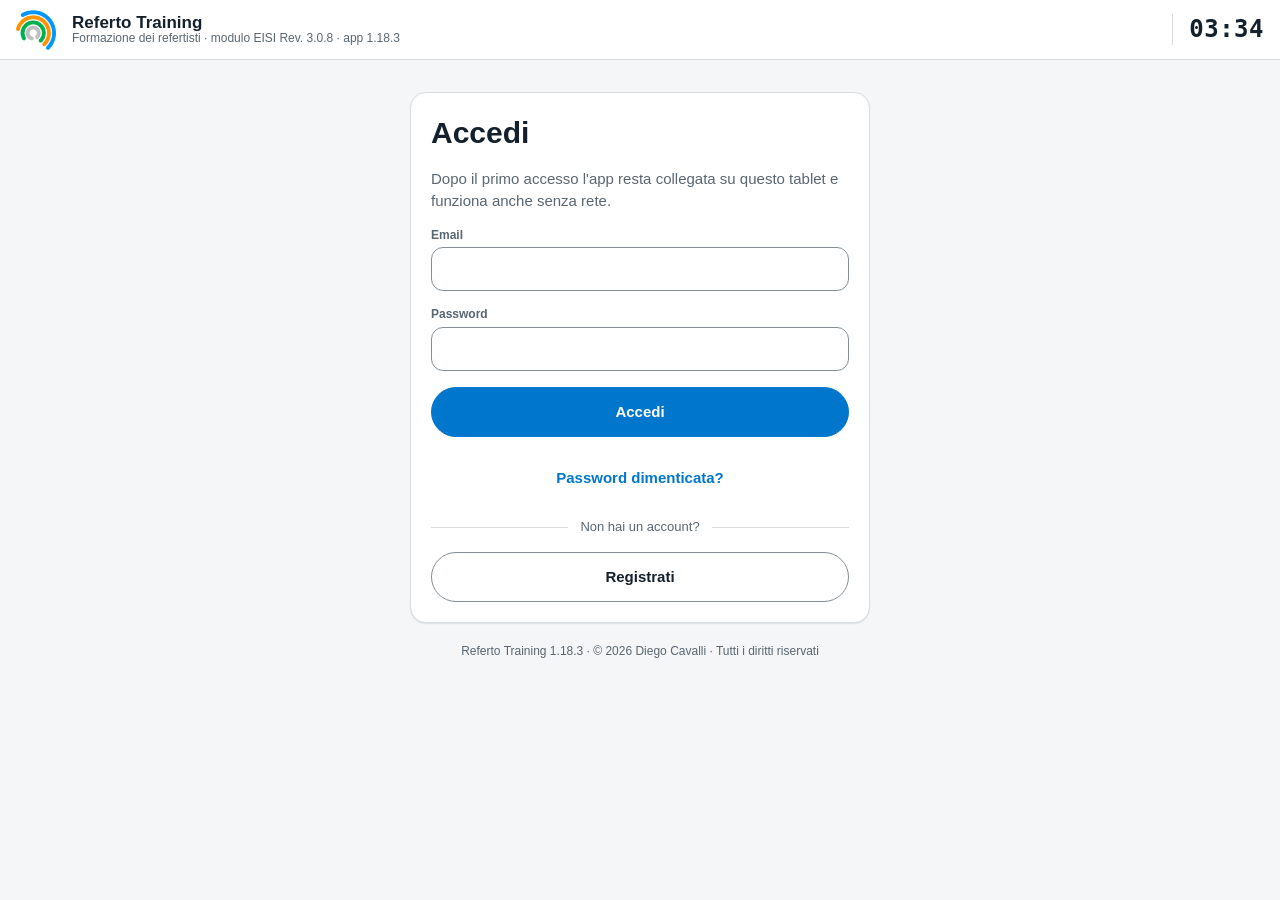
==== commit 0c0c2227: "Referto Training 1.18.3" ====
--- a/index.html
+++ b/index.html
@@ -7,7 +7,7 @@
 <title>Referto Training</title>
 <meta name="author" content="Diego Cavalli">
 <meta name="copyright" content="© 2026 Diego Cavalli. Tutti i diritti riservati.">
-<meta name="description" content="Referto ufficiale Basketin su tablet: liste R, gara, firme e PDF. Funziona offline.">
+<meta name="description" content="Referto ufficiale Baskin su tablet: liste R, gara, firme e PDF. Funziona offline.">
 <meta name="theme-color" content="#FFFFFF">
 <meta name="mobile-web-app-capable" content="yes">
 <meta name="apple-mobile-web-app-capable" content="yes">
--- a/design-system/components.css
+++ b/design-system/components.css
@@ -65,7 +65,8 @@
 .scoreline{display:grid;grid-template-columns:1fr auto 1fr;align-items:end;gap:var(--space-8);width:100%}
 .scoreline .s{display:flex;flex-direction:column;align-items:center}
 .scoreline .s small{font-size:var(--fs-12);font-weight:700;letter-spacing:.08em;text-transform:uppercase}
-.sA small{color:var(--A-sb)} .sB small{color:var(--B-sb)}
+/* nomi sopra il punteggio: colore maglia chiaro (--A-dk da setTeamColors), la scorebox è scura in entrambi i temi */
+.sA small{color:var(--A-dk,var(--A-sb))} .sB small{color:var(--B-dk,var(--B-sb))}
 .scoreline .s b{font-family:var(--mono);font-size:var(--fs-60);line-height:.9;letter-spacing:-.04em;font-variant-numeric:tabular-nums}
 .scoreline .c{font-family:var(--mono);font-size:var(--fs-42);line-height:1;opacity:.5;padding-bottom:var(--space-4)}
 
@@ -77,7 +78,8 @@
 .tile .rl{padding:2px var(--space-4);border-radius:var(--radius-xs);background:var(--sunk);color:var(--muted);font-size:var(--fs-11);font-weight:700}
 .tile .meta{display:flex;align-items:center;justify-content:space-between;gap:var(--space-8);margin-top:auto}
 .tile .pts{font-family:var(--mono);font-size:var(--fs-17);font-weight:700}
-.tA .tile .big b{color:var(--A-ink)} .tB .tile .big b{color:var(--B-ink)}
+/* decina nel colore del contorno delle card in campo (colore maglia da setTeamColors) */
+.tA .tile .big b{color:color-mix(in srgb,var(--A) 55%,var(--line))} .tB .tile .big b{color:color-mix(in srgb,var(--B) 55%,var(--line))}
 .tile.sm{min-height:clamp(52px,8.6vh,72px);padding:var(--space-4) var(--space-8);background:var(--sunk);border-color:transparent}
 .tile.sm .big{font-size:clamp(var(--fs-20),3.2vh,var(--fs-24))}
 .tile.todo{border-style:dashed;border-color:var(--warn);background:var(--warn-soft)}
--- a/styles.css
+++ b/styles.css
@@ -410,7 +410,10 @@
 :root:root{--A-soft:color-mix(in srgb,var(--A) 14%,var(--surface));--B-soft:color-mix(in srgb,var(--B) 14%,var(--surface))}
  
  
-.ev .tg.A{color:var(--A-ink)} .ev .tg.B{color:var(--B-ink)}
+/* etichette di squadra nella cronologia: colore maglia leggibile (--A-tx/--A-dk da setTeamColors, come fino alla 1.29) */
+.ev .tg.A{color:var(--A-tx)} .ev .tg.B{color:var(--B-tx)}
+@media (prefers-color-scheme: dark){:root:not([data-theme="light"]) .ev .tg.A{color:var(--A-dk,var(--A-ink))}:root:not([data-theme="light"]) .ev .tg.B{color:var(--B-dk,var(--B-ink))}}
+:root[data-theme="dark"] .ev .tg.A{color:var(--A-dk,var(--A-ink))}:root[data-theme="dark"] .ev .tg.B{color:var(--B-dk,var(--B-ink))}
 .mhint{font-size:var(--fs-12);color:var(--warn);font-weight:700;min-height:0}
 .mhint:empty{display:none}
 
@@ -570,7 +573,7 @@
 .pick{grid-template-columns:repeat(auto-fill,minmax(160px,1fr))}
 .pk{min-height:72px;gap:var(--space-12)}
 .pk b{font-size:var(--fs-30);width:auto;flex:none}
-.pk .dec{color:var(--A-ink)}.pk.tB .dec{color:var(--B-ink)}
+.pk .dec{color:var(--A)}.pk.tB .dec{color:var(--B)}
 .pk .pkd{display:flex;flex-direction:column;gap:var(--space-4);min-width:0}
 .pk .pn{font-size:var(--fs-14);font-weight:700;line-height:1.15;white-space:nowrap;overflow:hidden;text-overflow:ellipsis}
 .pk .pc{display:flex;gap:var(--space-4)}
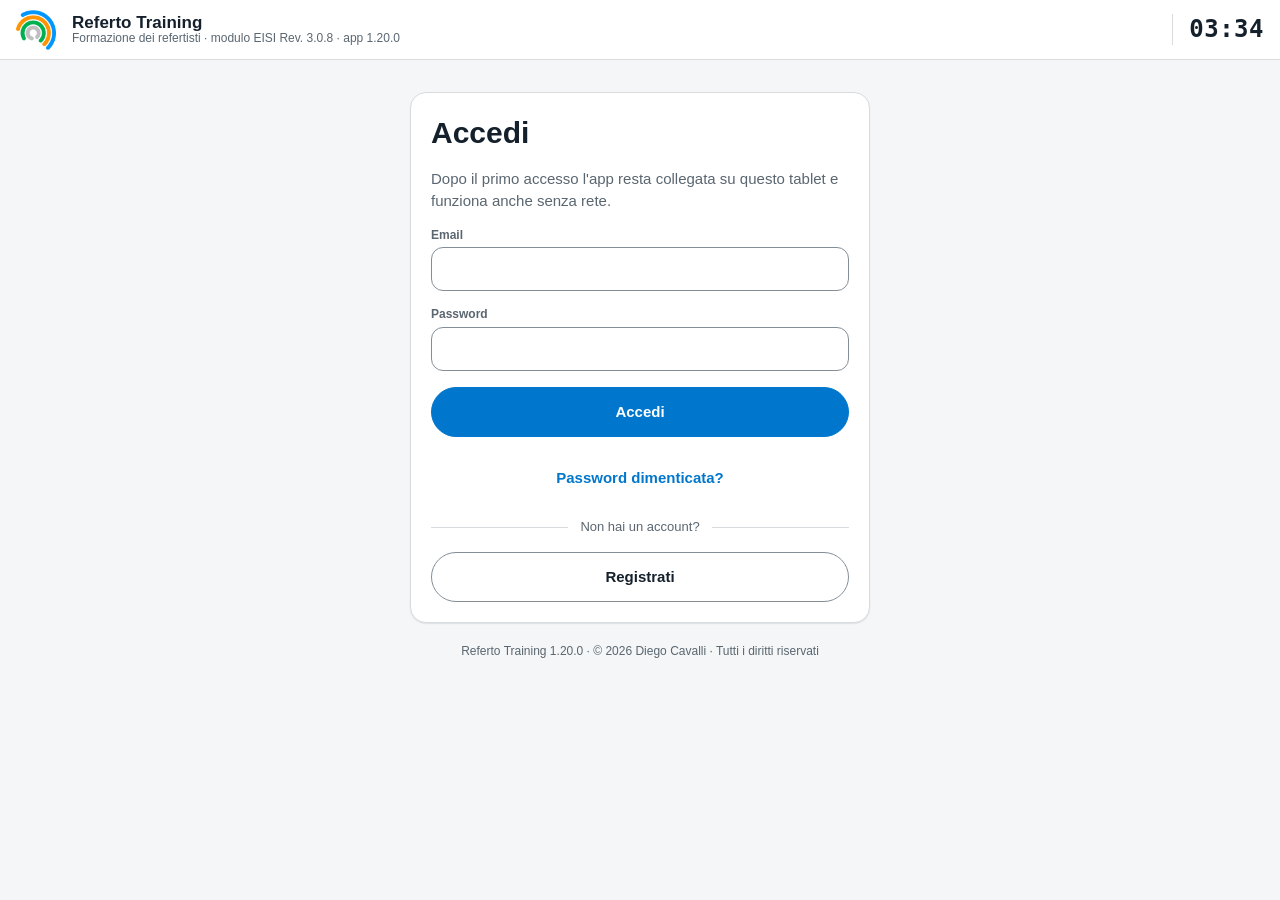
==== commit 8968e12b: "Referto Training 1.20.0" ====
--- a/index.html
+++ b/index.html
@@ -20,6 +20,7 @@
 <link rel="stylesheet" href="design-system/tokens.css">
 <link rel="stylesheet" href="design-system/components.css">
 <link rel="stylesheet" href="styles.css">
+<link rel="stylesheet" href="design-system/referto-guide.css">
 </head>
 <body>
 <div id="app"><div id="splash" style="position:fixed;inset:0;display:flex;flex-direction:column;align-items:center;justify-content:center;gap:14px;font:16px system-ui,-apple-system,sans-serif;color:#5A6670;text-align:center;padding:24px"><img src="icons/logo.png" alt="" width="88" height="88" style="opacity:.9"><span id="splash-t">Caricamento…</span></div></div>
@@ -33,6 +34,7 @@
 <div id="rv"></div>
 <div class="toasts" id="toasts"></div>
 <script src="vendor/pdf-lib.min.js"></script>
+<script src="design-system/referto-guide.js"></script>
 <script src="app.js"></script>
 </body>
 </html>
--- a/styles.css
+++ b/styles.css
@@ -346,6 +346,17 @@
 
 .oncourt{gap:clamp(var(--space-4),1vh,var(--space-8))}.bench{gap:clamp(var(--space-4),.9vh,var(--space-8))}
 .thead .tbtn{height:clamp(38px,5.4vh,44px)}
+/* Note della squadra sotto Panchina (2026-10-25) */
+.thead .tbcol{display:flex;flex-direction:column;gap:var(--space-4)}
+.thead .tbcol .tbtn{height:clamp(30px,4.2vh,36px);justify-content:center}
+.tnote .ndot{width:8px;height:8px;border-radius:var(--radius-round);background:var(--primary);display:inline-block}
+.ntlist{list-style:none;margin:0;padding:var(--space-4);display:flex;flex-direction:column;gap:var(--space-8);max-height:46vh;overflow-y:auto}
+.ntlist li{display:flex;flex-direction:column;gap:var(--space-4)}
+.ntlist .ntfix{padding:var(--space-8) var(--space-12);background:var(--sunk);border-radius:var(--radius-md);font-size:var(--fs-14);line-height:1.4}
+.ntlist .ntfix small{color:var(--muted);font-size:var(--fs-12)}
+.pk[disabled]{opacity:.55;cursor:not-allowed;background:var(--bg)}
+.pk .vr.xo{color:var(--crit)}
+.sgalt{display:block;margin-top:var(--space-4);padding:0;height:auto;min-height:32px;font-size:var(--fs-13);color:var(--primary);text-align:left;white-space:normal}
 .reminder{padding:var(--space-4) var(--space-12)}
 
 .pad canvas{height:clamp(84px,17vh,150px)}
@@ -729,9 +740,6 @@
 .der button.miss{background:var(--crit-soft);border-color:var(--crit);color:var(--crit)}
 .der button{height:30px}
 /* firma dell'allenatore sulla lista: come le firme di fine partita */
-.lpad2{display:flex;flex-direction:column;gap:var(--space-8)}
-.lpad2 .sgrow{grid-template-columns:1fr;border-top:0;padding:0;gap:var(--space-12)}
-.lpad2.signed{border-color:var(--ok)}
 /* dialog della panchina: il pulsante resta in luce come la card del giocatore */
 .thead .tbtn.hl{position:relative;z-index:30;background:var(--surface);box-shadow:0 0 0 4px var(--A),0 10px 30px rgba(0,0,0,.35)}
 .tB .thead .tbtn.hl{box-shadow:0 0 0 4px var(--B),0 10px 30px rgba(0,0,0,.35)}
--- a/design-system/referto-guide.css
+++ b/design-system/referto-guide.css
@@ -0,0 +1,105 @@
+/* SP-IN · Copyright (c) 2026 Diego Cavalli. Tutti i diritti riservati.
+   Autore: Diego Cavalli. È vietato copiare, modificare, distribuire o usare questo codice, in tutto o in parte, senza l'autorizzazione scritta dell'autore. */
+/* Guida al referto · classi .rgd-* · design system del referto (tokens.css + components.css v1). */
+
+/* ---------- benvenuto ---------- */
+.rgd-wel{max-width:1132px;margin:0 auto;padding:var(--space-24);display:flex;flex-direction:column;gap:var(--space-20);font-family:var(--font-body);color:var(--ink)}
+.rgd-hero{display:flex;align-items:center;gap:28px;padding:28px 32px;border-radius:var(--radius-lg);background:var(--scorebox);color:#fff}
+.rgd-hero-c{flex:none;padding:8px 4px}
+.rgd-court{display:block;filter:drop-shadow(0 14px 24px rgba(0,0,0,.35))}
+.rgd-cf{fill:var(--primary);stroke:#fff;stroke-width:4}
+.rgd-cl{fill:none;stroke:#fff;stroke-width:3}
+.rgd-bb{stroke-width:4}.rgd-sb{stroke-width:5}.rgd-dash{stroke-dasharray:7 6;stroke-width:2}
+.rgd-hp{fill:#fff;stroke:var(--scorebox);stroke-width:3.5}.rgd-hp-lo{fill:var(--scorebox)}
+.rgd-hero-t{flex:1;min-width:0;display:flex;flex-direction:column;gap:10px}
+.rgd-kick{font-size:var(--fs-12);font-weight:700;letter-spacing:.14em;text-transform:uppercase;color:#9bcbf2}
+.rgd-hero h1{margin:0;font-size:34px;font-weight:800;letter-spacing:-.01em;line-height:1.05}
+.rgd-hero p{margin:0;max-width:620px;font-size:16px;line-height:1.5;color:#dde3e8}
+.rgd-dur{flex:none;display:flex;flex-direction:column;align-items:center;gap:2px;padding:14px 18px;border-radius:14px;background:rgba(255,255,255,.08)}
+.rgd-dur b{font-family:var(--font-mono,"JetBrains Mono",monospace);font-size:30px;font-weight:500}
+.rgd-dur small{font-size:16px}
+.rgd-dur span{font-size:var(--fs-12);color:#c9d0d6}
+.rgd-phs{display:flex;gap:var(--space-16)}
+.rgd-ph{flex:1;min-width:0;display:flex;flex-direction:column;gap:12px;padding:18px;border:1px solid var(--line);border-radius:var(--radius-lg);background:var(--surface)}
+.rgd-ph header{display:flex;align-items:center;gap:12px}
+.rgd-ph header b{font-size:var(--fs-20);font-weight:800}
+.rgd-n{width:32px;height:32px;flex:none;display:grid;place-items:center;border-radius:var(--radius-round);background:var(--primary-fill);color:var(--on-fill);font-weight:800}
+.rgd-ph-i{margin-left:auto;color:var(--primary);display:grid}
+.rgd-ph p{margin:0;font-size:var(--fs-14);line-height:1.45;color:var(--muted)}
+.rgd-ph ul{margin:0;padding:0;list-style:none;display:flex;flex-direction:column;gap:8px}
+.rgd-ph li{display:flex;gap:8px;align-items:flex-start;font-size:var(--fs-14);line-height:1.35}
+.rgd-ph li .rgd-i{flex:none;margin-top:1px;color:var(--ok)}
+.rgd-act{display:flex;align-items:center;gap:12px;flex-wrap:wrap;padding-top:4px}
+.rgd-grow{flex:1}
+.rgd-mute{display:inline-flex;align-items:center;gap:10px;font-size:var(--fs-14);color:var(--muted);cursor:pointer}
+.rgd-mute input{width:22px;height:22px;margin:0;accent-color:var(--primary-fill)}
+.rgd-where{margin:0;display:flex;align-items:center;gap:10px;font-size:var(--fs-14);color:var(--muted)}
+.rgd-where .rgd-i{box-sizing:content-box;padding:5px;border:1.5px solid var(--line-strong);border-radius:var(--radius-round);color:var(--ink)}
+.rgd-where b{color:var(--ink)}
+/* PC piccolo / tablet verticale */
+@media (max-width:980px){
+  .rgd-hero{flex-wrap:wrap}.rgd-hero-c{order:-1}.rgd-hero-t{flex-basis:100%}.rgd-dur{display:none}
+  .rgd-phs{flex-direction:column}
+}
+
+/* ---------- giro guidato ---------- */
+.rgd-layer{position:fixed;inset:0;z-index:1000;font-family:var(--font-body);color:var(--ink)}
+.rgd-block{position:absolute;inset:0;background:transparent}       /* niente tocchi sull'app durante la guida */
+.rgd-layer.is-free .rgd-block{background:rgba(20,32,43,.66)}
+.rgd-spot{position:absolute;box-shadow:0 0 0 3px #fff,0 0 0 9999px rgba(20,32,43,.66);pointer-events:none;transition:left .25s var(--ease,ease),top .25s var(--ease,ease),width .25s var(--ease,ease),height .25s var(--ease,ease)}
+.rgd-card{position:absolute;box-sizing:border-box;display:flex;flex-direction:column;gap:10px;padding:18px 18px 14px;border-radius:var(--radius-lg);background:var(--surface);box-shadow:var(--shadow-3);outline:none;transition:left .25s var(--ease,ease),top .25s var(--ease,ease),opacity .15s}
+.rgd-layer.is-busy .rgd-card{opacity:0}
+.rgd-arrow{position:absolute;width:16px;height:16px;background:var(--surface);transform:rotate(45deg);border-radius:2px}
+.rgd-arrow[data-side=bottom]{top:-8px}.rgd-arrow[data-side=top]{bottom:-8px}
+.rgd-arrow[data-side=right]{left:-8px}.rgd-arrow[data-side=left]{right:-8px}
+.rgd-card header{display:flex;align-items:center;justify-content:space-between}
+.rgd-step{font-size:var(--fs-12);font-weight:700;letter-spacing:.12em;text-transform:uppercase;color:var(--muted)}
+.rgd-exit{border:0;background:none;padding:6px 0 6px 12px;font-size:var(--fs-13);font-weight:700;color:var(--muted)}
+.rgd-exit:hover{color:var(--ink)}
+.rgd-body{display:flex;gap:12px;align-items:flex-start}
+.rgd-ic{width:40px;height:40px;flex:none;display:grid;place-items:center;border-radius:var(--radius-round);background:var(--primary-soft,#dcefff);color:var(--primary)}
+.rgd-body h2{margin:0 0 6px;font-size:var(--fs-20);font-weight:800;letter-spacing:-.01em;line-height:1.15}
+.rgd-body p{margin:0;font-size:var(--fs-15);line-height:1.45}
+.rgd-card footer{display:flex;align-items:center;justify-content:space-between;gap:12px;padding-top:6px}
+.rgd-dots{display:inline-flex;gap:6px;align-items:center}
+.rgd-dots i{width:7px;height:7px;border-radius:var(--radius-pill);background:var(--line-strong);opacity:.55}
+.rgd-dots i.on{width:18px;background:var(--primary);opacity:1}
+.rgd-btns{display:inline-flex;gap:8px}
+.rgd-btns .btn{height:40px}
+.rgd-btns .btn svg{width:16px;height:16px}
+.rgd-live{position:absolute;width:1px;height:1px;overflow:hidden;clip:rect(0 0 0 0)}
+
+/* ---------- fine guida ---------- */
+.rgd-scrim{position:fixed;inset:0;z-index:1000;background:rgba(20,32,43,.66)}
+.rgd-end{position:fixed;z-index:1001;left:50%;top:50%;transform:translate(-50%,-50%);width:min(600px,calc(100vw - 32px));box-sizing:border-box;display:flex;flex-direction:column;align-items:center;gap:16px;padding:30px;border-radius:20px;background:var(--surface);box-shadow:var(--shadow-3);text-align:center;font-family:var(--font-body);color:var(--ink)}
+.rgd-end-i{width:64px;height:64px;display:grid;place-items:center;border-radius:var(--radius-round);background:var(--ok-soft);color:var(--ok)}
+.rgd-end h2{margin:0;font-size:28px;font-weight:800}
+.rgd-end p{margin:0;max-width:480px;font-size:var(--fs-15);line-height:1.5;color:var(--muted)}
+.rgd-end p b{color:var(--ink)}
+.rgd-end div{display:flex;gap:10px;padding-top:6px}
+
+/* ---------- voto ---------- */
+.rgd-vote{display:flex;flex-direction:column;gap:14px;padding:22px 24px}
+.rgd-vote h2{margin:0;font-size:22px;font-weight:800}
+.rgd-vote-sub{margin:-8px 0 0;font-size:var(--fs-14);color:var(--muted)}
+.rgd-stars{display:flex;align-items:center;gap:10px}
+.rgd-stars button{border:0;background:none;padding:0;color:var(--line-strong);display:grid;border-radius:var(--radius-sm)}
+.rgd-stars button.on{color:#ff9300}
+.rgd-stars button.on svg{fill:currentColor}
+.rgd-star-l{margin-left:8px;font-size:16px}
+.rgd-tags{margin:0;padding:0;border:0;display:flex;flex-wrap:wrap;gap:8px}
+.rgd-tags legend{padding:0;margin-bottom:8px;font-size:var(--fs-13);font-weight:700}
+.rgd-tags button{height:38px;padding:0 16px;border-radius:var(--radius-pill);border:1.5px solid var(--line-strong);background:var(--surface);color:var(--ink);font-size:var(--fs-14);font-weight:700}
+.rgd-tags button[aria-pressed=true]{border-color:var(--primary);background:var(--primary-soft,#dcefff);color:var(--primary)}
+.rgd-note{min-height:76px;box-sizing:border-box;padding:10px 12px;border:1.5px solid var(--line-strong);border-radius:var(--radius-md);background:var(--surface);color:var(--ink);font:inherit;font-size:var(--fs-15);resize:vertical}
+.rgd-vote-act{display:flex;justify-content:flex-end;gap:10px}
+.rgd-vote-done{margin:0;display:flex;align-items:center;gap:10px;padding:16px 20px;font-weight:700}
+.rgd-vote-done .rgd-i{color:var(--ok)}
+
+@media (prefers-reduced-motion:reduce){.rgd-spot,.rgd-card{transition:none}}
+
+/* SP-IN (2026-10-26): pagina della guida (Tuo profilo › Guida al referto) e benvenuto a tutto schermo sopra il referto */
+.rgd-page{flex:1;min-height:0;overflow:auto;-webkit-overflow-scrolling:touch}
+.rgd-ov{position:fixed;inset:0;z-index:900;display:flex;flex-direction:column;padding:var(--top-pad,0px) env(safe-area-inset-right,0px) env(safe-area-inset-bottom,0px) env(safe-area-inset-left,0px);background:var(--bg)}
+.rgd-ov>.appbar{flex:none}
+.rgd-note-ph{max-width:640px;margin:var(--space-24) auto;padding:0 var(--space-16)}
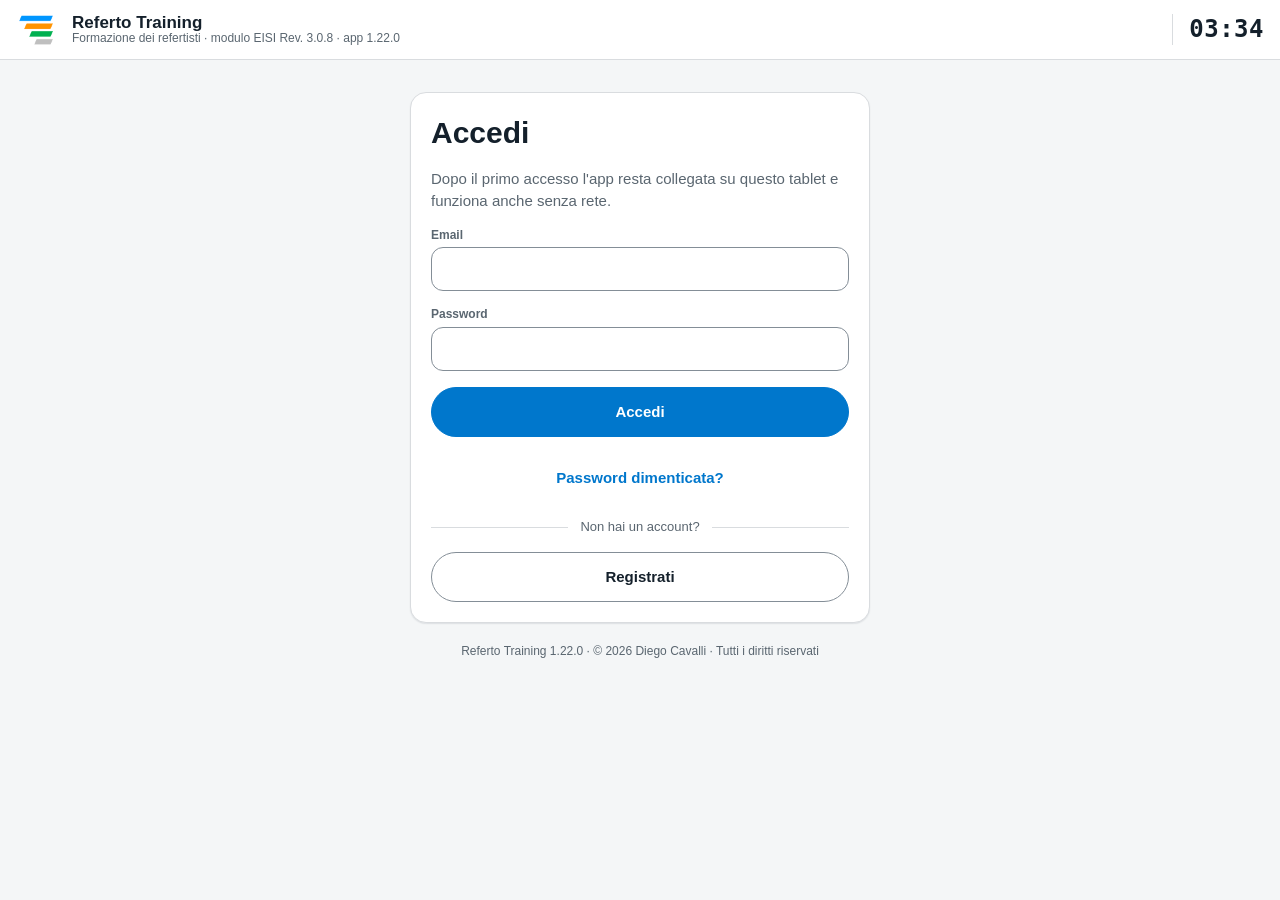
==== commit d03e1f96: "Referto Training 1.22.0" ====
--- a/index.html
+++ b/index.html
@@ -7,7 +7,7 @@
 <title>Referto Training</title>
 <meta name="author" content="Diego Cavalli">
 <meta name="copyright" content="© 2026 Diego Cavalli. Tutti i diritti riservati.">
-<meta name="description" content="Referto ufficiale Baskin su tablet: liste R, gara, firme e PDF. Funziona offline.">
+<meta name="description" content="Referto di gara su tablet per la formazione: liste R, gara, firme e PDF. Funziona offline.">
 <meta name="theme-color" content="#FFFFFF">
 <meta name="mobile-web-app-capable" content="yes">
 <meta name="apple-mobile-web-app-capable" content="yes">
--- a/design-system/referto-guide.css
+++ b/design-system/referto-guide.css
@@ -103,3 +103,27 @@
 .rgd-ov{position:fixed;inset:0;z-index:900;display:flex;flex-direction:column;padding:var(--top-pad,0px) env(safe-area-inset-right,0px) env(safe-area-inset-bottom,0px) env(safe-area-inset-left,0px);background:var(--bg)}
 .rgd-ov>.appbar{flex:none}
 .rgd-note-ph{max-width:640px;margin:var(--space-24) auto;padding:0 var(--space-16)}
+
+/* SP-IN (2026-10-27, Diego): pulsante "Guida" accanto a quello che avvia il referto (Compila, Continua la preparazione,
+   Riprendi). Insieme occupano lo spazio del solo pulsante principale; la guida è stretta e nei colori opposti (fondo chiaro,
+   testo e bordo nel colore del principale). --rg-c: colore del pulsante principale. */
+.rgd-row{display:flex;gap:var(--space-8);align-items:stretch;min-width:0}
+.rgd-row>.btn:first-child{flex:1;min-width:0}
+.btn.rgd-btn{flex:none;gap:6px;padding:0 var(--space-12);background:var(--surface);color:var(--rg-c,var(--primary-fill));border:2px solid var(--rg-c,var(--primary-fill))}
+.btn.rgd-btn svg{width:18px;height:18px}
+.btn.rgd-btn.rgd-btn--ok{--rg-c:var(--ok-fill)}
+/* registri della v2 (pagina dell'evento): pulsanti inclinati, il fondo è nel ::before; il principale pieno è --action o --ok-fill */
+.sp[data-register] .btn.rgd-btn{color:var(--action);border:0;background:none}
+.sp[data-register] .btn.rgd-btn::before{background:var(--surface);box-shadow:inset 0 0 0 2px var(--action)}
+.sp[data-register] .btn.rgd-btn.rgd-btn--ok{color:var(--ok-fill)}
+.sp[data-register] .btn.rgd-btn.rgd-btn--ok::before{box-shadow:inset 0 0 0 2px var(--ok-fill)}
+
+/* SP-IN (2026-10-27, Diego): su tablet, nel browser, il referto si apre solo dall'icona sulla schermata Home (appNeedHTML) */
+.appneed{display:flex;flex-direction:column;gap:var(--space-8);padding:var(--space-16);border-radius:var(--radius-md);background:var(--primary-soft,#dcefff);color:var(--ink);font-size:var(--fs-15);line-height:1.45}
+.appneed-t{font-size:var(--fs-17)}
+.appneed p{margin:0}
+.appneed ol{margin:0;padding-left:1.4em;display:flex;flex-direction:column;gap:var(--space-4)}
+.appneed .btn{align-self:flex-start}
+.appneed-n{color:var(--muted);font-size:var(--fs-14)}
+.appneed-bar{flex:none;display:flex;align-items:center;gap:var(--space-12);padding:var(--space-8) var(--space-16);background:var(--primary-soft,#dcefff);color:var(--ink);font-size:var(--fs-14);font-weight:600}
+.appneed-bar .btn{flex:none;height:36px}
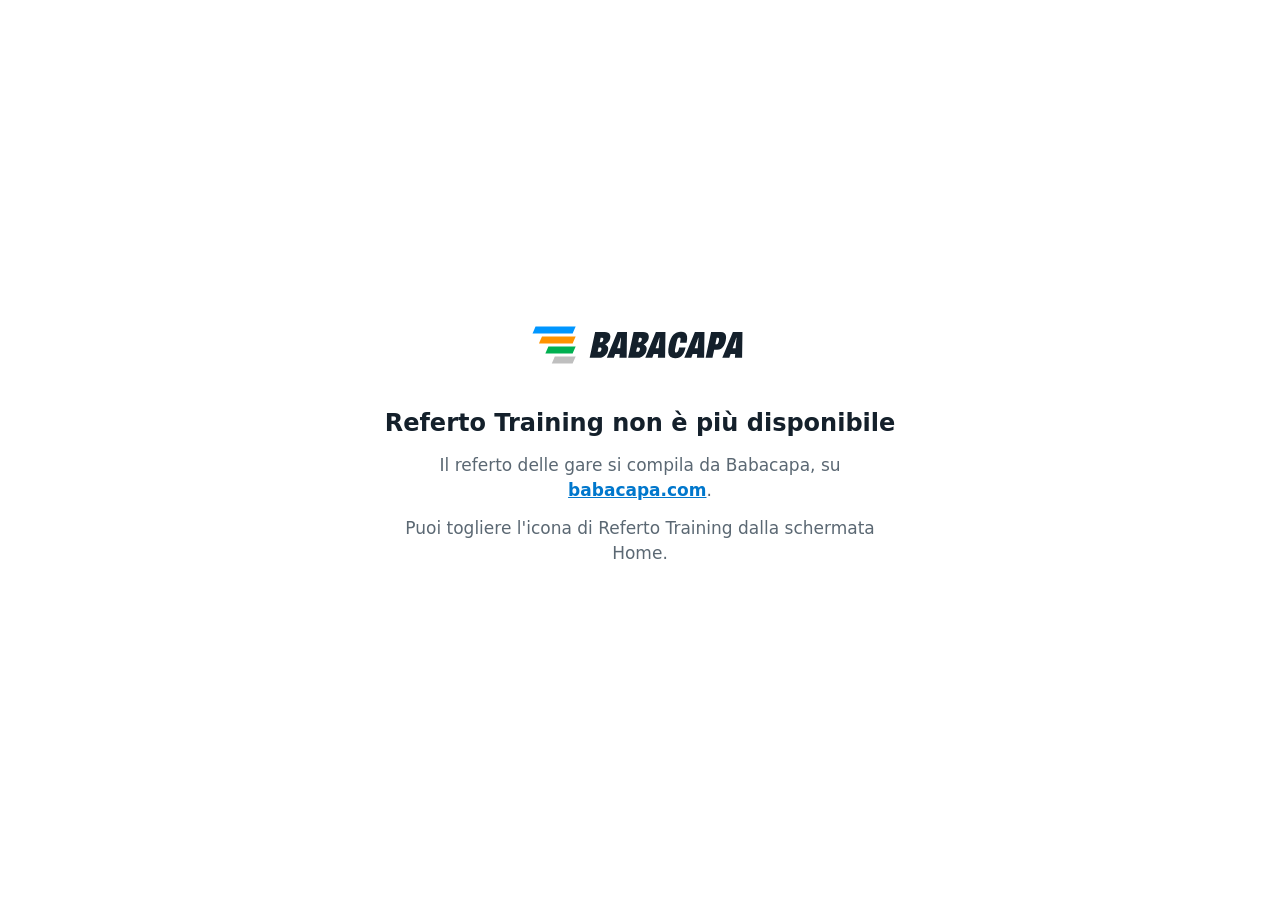
==== commit f68daadf: "Referto Training chiuso: avviso e rimozione dell'app dagli iPad (2026-10-28)" ====
--- a/index.html
+++ b/index.html
@@ -1,40 +1,20 @@
 <!doctype html>
-<!-- Referto Training · Copyright (c) 2026 Diego Cavalli. Tutti i diritti riservati. Autore: Diego Cavalli. È vietato copiare, modificare, distribuire o usare questo codice, in tutto o in parte, senza l'autorizzazione scritta dell'autore. -->
-<html lang="it">
-<head>
-<meta charset="utf-8">
-<meta name="viewport" content="width=device-width, initial-scale=1, viewport-fit=cover, user-scalable=no">
-<title>Referto Training</title>
-<meta name="author" content="Diego Cavalli">
-<meta name="copyright" content="© 2026 Diego Cavalli. Tutti i diritti riservati.">
-<meta name="description" content="Referto di gara su tablet per la formazione: liste R, gara, firme e PDF. Funziona offline.">
-<meta name="theme-color" content="#FFFFFF">
-<meta name="mobile-web-app-capable" content="yes">
-<meta name="apple-mobile-web-app-capable" content="yes">
-<meta name="apple-mobile-web-app-title" content="Referto Training">
-<meta name="apple-mobile-web-app-status-bar-style" content="default">
-<meta name="format-detection" content="telephone=no">
-<link rel="manifest" href="manifest.webmanifest">
-<link rel="icon" type="image/png" sizes="32x32" href="icons/favicon-32.png">
-<link rel="apple-touch-icon" href="icons/apple-touch-icon.png">
-<link rel="stylesheet" href="design-system/tokens.css">
-<link rel="stylesheet" href="design-system/components.css">
-<link rel="stylesheet" href="styles.css">
-<link rel="stylesheet" href="design-system/referto-guide.css">
-</head>
-<body>
-<div id="app"><div id="splash" style="position:fixed;inset:0;display:flex;flex-direction:column;align-items:center;justify-content:center;gap:14px;font:16px system-ui,-apple-system,sans-serif;color:#5A6670;text-align:center;padding:24px"><img src="icons/logo.png" alt="" width="88" height="88" style="opacity:.9"><span id="splash-t">Caricamento…</span></div></div>
-<script>
-/* Avvio sicuro (dalla 1.13.4 / 1.2.3): se l'app non parte entro 20 s (su iPad, dalla Home, a volte il database non si apre
-   o un file non arriva) compare un messaggio con "Riprova" invece della pagina bianca. */
-window.__bootT=setTimeout(function(){if(window.__booted)return;window.__bootFail&&window.__bootFail('avvio lento');
-  if(window.__bootFail)return;var t=document.getElementById('splash-t');if(t)t.innerHTML='L\u2019app non si è aperta.<br><button onclick="location.reload()" style="margin-top:14px;font:inherit;font-weight:700;padding:12px 22px;border-radius:999px;border:0;background:#0077CC;color:#fff">Riprova</button>';},20000);
-</script>
-<div class="ov" id="ov" hidden></div>
-<div id="rv"></div>
-<div class="toasts" id="toasts"></div>
-<script src="vendor/pdf-lib.min.js"></script>
-<script src="design-system/referto-guide.js"></script>
-<script src="app.js"></script>
-</body>
-</html>
+<html lang="it"><head><meta charset="utf-8"><meta name="robots" content="noindex">
+<meta name="viewport" content="width=device-width,initial-scale=1"><title>Referto Training</title>
+<style>
+:root{--bg:#fff;--tx:#14202b;--mu:#5b6873;--ac:#0077cc}
+@media (prefers-color-scheme:dark){:root{--bg:#0f1720;--tx:#eef2f5;--mu:#a7b3bd;--ac:#5cb8ff}}
+body{margin:0;min-height:100vh;display:grid;place-items:center;background:var(--bg);color:var(--tx);font:17px/1.5 system-ui,-apple-system,sans-serif}
+main{max-width:520px;padding:32px 20px;text-align:center}
+img{width:220px;height:auto;margin-bottom:28px}
+h1{font-size:24px;margin:0 0 12px}p{margin:0 0 12px;color:var(--mu)}a{color:var(--ac);font-weight:600}
+</style></head>
+<body><main>
+<picture><source srcset="icons/babacapa-logo-horizontal-reverse.svg" media="(prefers-color-scheme: dark)"><img src="icons/babacapa-logo-horizontal.svg" alt="Babacapa"></picture>
+<h1>Referto Training non è più disponibile</h1>
+<p>Il referto delle gare si compila da Babacapa, su <a href="https://babacapa.com/">babacapa.com</a>.</p>
+<p>Puoi togliere l'icona di Referto Training dalla schermata Home.</p>
+</main>
+<script>if('serviceWorker' in navigator)navigator.serviceWorker.getRegistrations().then(rs=>rs.forEach(r=>r.unregister())).catch(()=>{});
+if(window.caches)caches.keys().then(ks=>ks.forEach(k=>caches.delete(k))).catch(()=>{});</script>
+</body></html>
